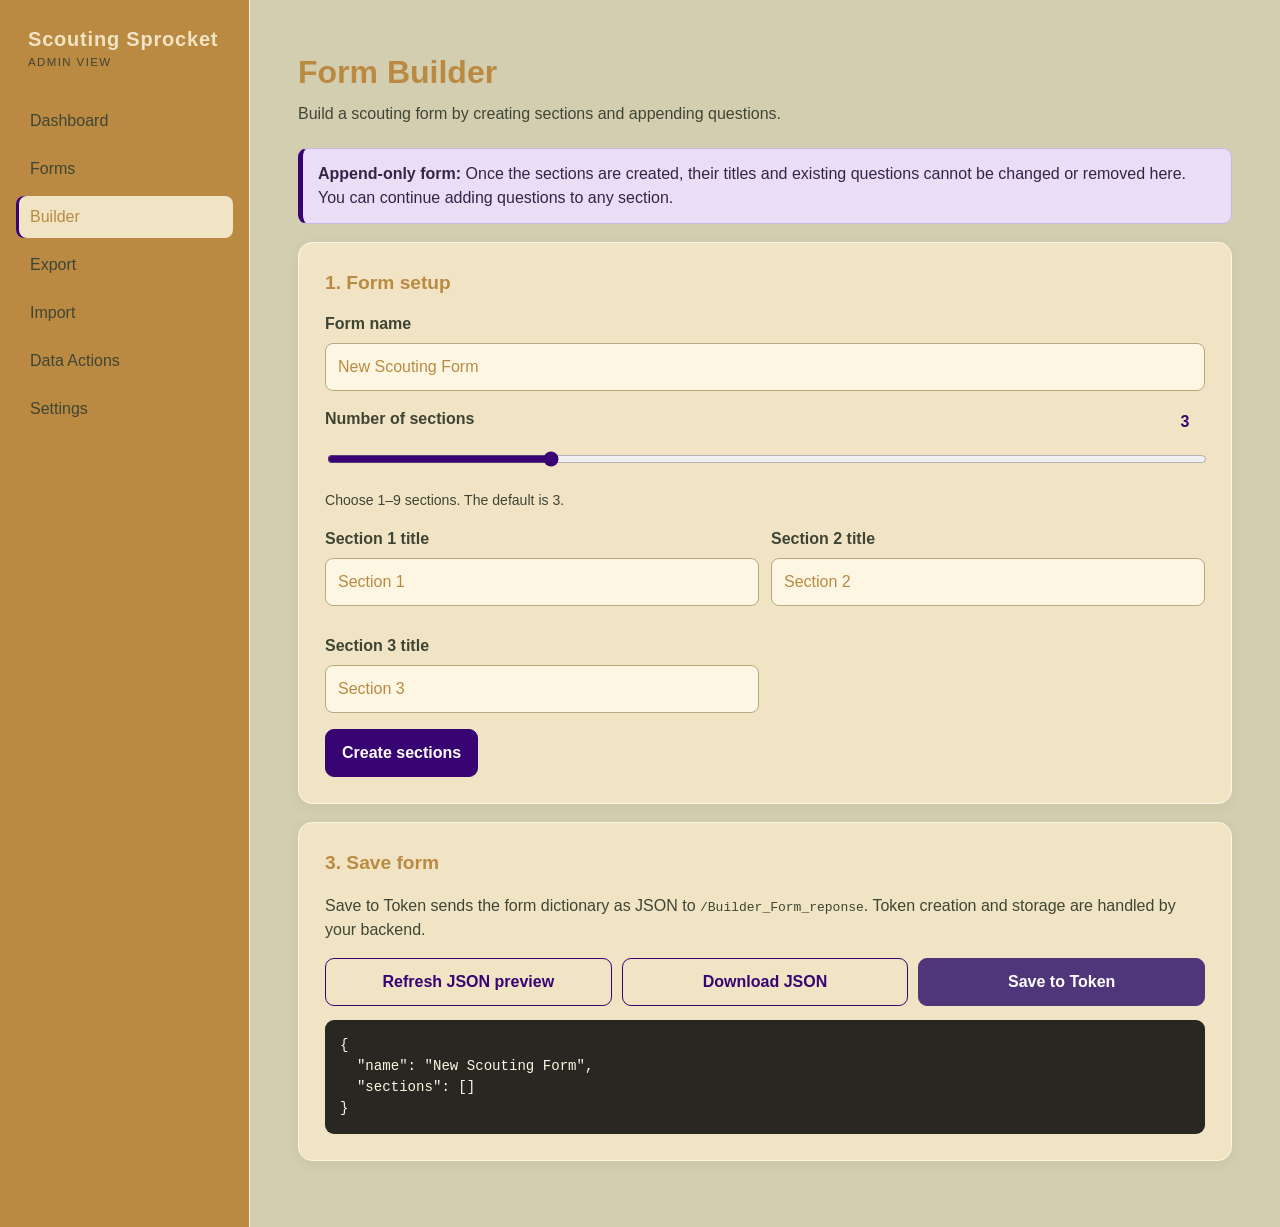
==== Builder.html @ 4d96e122 "Add files via upload" ====
<!DOCTYPE html>
<html lang="en">
<head>
  <meta charset="UTF-8">
  <meta name="viewport" content="width=device-width, initial-scale=1.0">
  <meta name="csrf-token" content="">
  <title>Scouting Sprocket — Form Builder</title>

  <style>
    :root {
      color-scheme: light;
      --sidebar-width: 250px;
      --background: #d4ceb1;
      --sidebar: #ba8a43;
      --surface: #f1e4c4;
      --surface-raised: #fdf6e3;
      --outline: #fdf6e3;
      --text: #ba8a43;
      --muted: #3f4534;
      --accent: #380372;
      --accent-hover: #280252;
      --accent-soft: #e9def5;
      --danger: #a33232;
      --success: #356b4b;
      --focus: #835ae2;
      --shadow: 0 3px 12px rgb(63 69 52 / 8%);
    }

    * {
      box-sizing: border-box;
    }

    html {
      scroll-behavior: smooth;
    }

    body {
      margin: 0;
      min-height: 100vh;
      background: var(--background);
      color: var(--text);
      font-family: Arial, sans-serif;
      line-height: 1.5;
    }

    button, input, select, textarea {
      font: inherit;
    }

    button {
      touch-action: manipulation;
    }

    .layout {
      display: flex;
      min-height: 100vh;
    }

    .sidebar {
      width: var(--sidebar-width);
      flex-shrink: 0;
      padding: 28px 16px;
      background: var(--sidebar);
      border-right: 1px solid var(--outline);
      line-height: normal;
    }

    .brand {
      display: block;
      margin: 0 12px 32px;
      color: var(--surface);
      font-size: 1.25rem;
      font-weight: 700;
      letter-spacing: .04em;
      text-decoration: none;
    }

    .brand span {
      display: block;
      margin-top: 5px;
      color: var(--muted);
      font-size: .72rem;
      font-weight: 400;
      letter-spacing: .12em;
      text-transform: uppercase;
    }

    .nav-list {
      display: grid;
      gap: 6px;
      margin: 0;
      padding: 0;
      list-style: none;
    }

    .nav-link {
      display: block;
      padding: 12px 14px;
      border-radius: 8px;
      color: var(--muted);
      text-decoration: none;
      transition: background .2s ease, color .2s ease;
    }

    .nav-link:hover,
    .nav-link:focus-visible,
    .nav-link.active {
      background: var(--surface);
      color: var(--text);
      outline: none;
    }

    .nav-link.active {
      box-shadow: inset 3px 0 var(--accent);
    }

    .content {
      flex: 1;
      min-width: 0;
      padding: 48px;
    }

    .builder {
      width: 100%;
      max-width: 1040px;
      margin: 0 auto;
    }

    .page-heading {
      margin: 0 0 6px;
      color: var(--text);
    }

    .intro {
      margin: 0 0 22px;
      color: var(--muted);
    }

    .panel {
      margin: 0 0 18px;
      padding: clamp(16px, 3vw, 26px);
      border: 1px solid var(--outline);
      border-radius: 14px;
      background: var(--surface);
      box-shadow: var(--shadow);
    }

    .panel h2 {
      margin: 0 0 14px;
      font-size: 1.2rem;
    }

    .panel h3 {
      margin: 18px 0 10px;
      font-size: 1.05rem;
    }

    .muted, .help {
      color: var(--muted);
    }

    .help {
      display: block;
      margin-top: 5px;
      font-size: .88rem;
    }

    .notice {
      margin: 0 0 18px;
      padding: 13px 15px;
      border: 1px solid #c9b6df;
      border-left: 5px solid var(--accent);
      border-radius: 9px;
      background: var(--accent-soft);
      color: #352449;
    }

    .status {
      display: none;
      margin: 14px 0 0;
      padding: 12px 14px;
      border-radius: 8px;
      overflow-wrap: anywhere;
    }

    .status.visible {
      display: block;
    }

    .status.error {
      color: #702323;
      background: #f8dddd;
      border: 1px solid #dfaaaa;
    }

    .status.success {
      color: #214b32;
      background: #deeee2;
      border: 1px solid #a9cdb3;
    }

    .status.info {
      color: #382c4b;
      background: #eee7f6;
      border: 1px solid #cbbbe0;
    }

    .field {
      margin: 0 0 16px;
    }

    label {
      display: block;
      margin: 0 0 7px;
      color: var(--muted);
      font-weight: 700;
    }

    input[type="text"],
    input[type="number"],
    select,
    textarea {
      display: block;
      width: 100%;
      min-height: 48px;
      padding: 11px 12px;
      border: 1px solid #b9a77f;
      border-radius: 8px;
      background: var(--surface-raised);
      color: var(--text);
    }

    textarea {
      min-height: 90px;
      resize: vertical;
    }

    input[type="range"] {
      width: 100%;
      min-height: 38px;
      accent-color: var(--accent);
    }

    input:disabled {
      opacity: .8;
      background: #eee9dc;
    }

    button {
      min-height: 48px;
      padding: 11px 16px;
      border: 1px solid var(--accent);
      border-radius: 9px;
      background: var(--accent);
      color: #fff;
      font-weight: 700;
      cursor: pointer;
    }

    button:hover:not(:disabled) {
      background: var(--accent-hover);
    }

    button:disabled {
      opacity: .55;
      cursor: not-allowed;
    }

    button.secondary {
      background: transparent;
      color: var(--accent);
    }

    button.secondary:hover:not(:disabled) {
      background: var(--accent-soft);
    }

    button:focus-visible,
    input:focus-visible,
    select:focus-visible,
    textarea:focus-visible,
    a:focus-visible {
      outline: 3px solid var(--focus);
      outline-offset: 2px;
    }

    .range-line {
      display: flex;
      align-items: center;
      justify-content: space-between;
      gap: 12px;
    }

    .range-number {
      min-width: 2.5rem;
      text-align: center;
      font-weight: 700;
      color: var(--accent);
    }

    .section-title-fields {
      display: grid;
      grid-template-columns: repeat(2, minmax(0, 1fr));
      gap: 12px;
      margin-top: 16px;
    }

    .section-tabs {
      display: flex;
      gap: 8px;
      overflow-x: auto;
      padding: 3px 2px 13px;
    }

    .section-tab {
      flex: 0 0 auto;
      min-width: 52px;
      background: transparent;
      color: var(--accent);
    }

    .section-tab.active {
      background: var(--accent);
      color: #fff;
    }

    .element-list {
      display: grid;
      gap: 12px;
    }

    .element-card {
      padding: 15px;
      border: 1px solid var(--outline);
      border-radius: 10px;
      background: var(--surface-raised);
    }

    .element-card h4 {
      margin: 0 0 5px;
      color: var(--accent);
    }

    .element-card p {
      margin: 0 0 12px;
      overflow-wrap: anywhere;
    }

    .element-preview {
      display: grid;
      gap: 8px;
      color: var(--muted);
    }

    .element-preview label {
      font-weight: 400;
    }

    .empty-state {
      padding: 16px;
      border: 1px dashed #b9a77f;
      border-radius: 9px;
      color: var(--muted);
    }

    .option-help {
      margin: 5px 0 0;
      color: var(--muted);
      font-size: .86rem;
    }

    .actions {
      display: flex;
      flex-wrap: wrap;
      gap: 10px;
    }

    .actions button {
      flex: 1 1 180px;
    }

    .save-button {
      background: #4f367b;
      border-color: #4f367b;
    }

    .save-button:hover:not(:disabled) {
      background: #3d285f;
    }

    #jsonOutput {
      max-height: 340px;
      margin: 14px 0 0;
      padding: 15px;
      overflow: auto;
      border-radius: 9px;
      background: #292722;
      color: #fdf6e3;
      font: .88rem/1.5 ui-monospace, SFMono-Regular, Consolas, monospace;
      white-space: pre-wrap;
      overflow-wrap: anywhere;
    }

    [hidden] {
      display: none !important;
    }

    @media (max-width: 640px) {
      .layout {
        display: block;
      }

      .sidebar {
        width: 100%;
        padding: 20px 16px;
        border-right: 0;
        border-bottom: 1px solid var(--outline);
      }

      .brand {
        margin-bottom: 18px;
      }

      .nav-list {
        grid-template-columns: repeat(2, minmax(0, 1fr));
      }

      .content {
        padding: 28px 24px;
      }

      .section-title-fields {
        grid-template-columns: 1fr;
      }
    }

    @media (prefers-reduced-motion: reduce) {
      html {
        scroll-behavior: auto;
      }

      *,
      *::before,
      *::after {
        transition-duration: .01ms !important;
      }
    }
  </style>
</head>

<body>
  <div class="layout">
    <aside class="sidebar">
      <a class="brand" href="/">
        Scouting Sprocket
        <span>Admin View</span>
      </a>

      <nav aria-label="Main navigation">
        <ul class="nav-list">
          <li><a class="nav-link" href="/">Dashboard</a></li>
          <li><a class="nav-link" href="/Forms.html">Forms</a></li>
          <li><a class="nav-link active" href="/Builder.html" aria-current="page">Builder</a></li>
          <li><a class="nav-link" href="/Export.html">Export</a></li>
          <li><a class="nav-link" href="/Import.html">Import</a></li>
          <li><a class="nav-link" href="/Data_actions.html">Data Actions</a></li>
          <li><a class="nav-link" href="/Settings.html">Settings</a></li>
        </ul>
      </nav>
    </aside>

    <main class="content">
      <div class="builder">
        <h1 class="page-heading">Form Builder</h1>
        <p class="intro">
          Build a scouting form by creating sections and appending questions.
        </p>

        <div class="notice" role="note">
          <strong>Append-only form:</strong>
          Once the sections are created, their titles and existing questions
          cannot be changed or removed here. You can continue adding questions
          to any section.
        </div>

        <section class="panel" aria-labelledby="setupHeading">
          <h2 id="setupHeading">1. Form setup</h2>

          <div class="field">
            <label for="formName">Form name</label>
            <input
              id="formName"
              type="text"
              maxlength="100"
              value="New Scouting Form"
              autocomplete="off"
            >
          </div>

          <div class="field">
            <div class="range-line">
              <label for="sectionCount">Number of sections</label>
              <output
                id="sectionCountValue"
                class="range-number"
                for="sectionCount"
              >3</output>
            </div>

            <input
              id="sectionCount"
              type="range"
              min="1"
              max="9"
              value="3"
              step="1"
            >

            <small class="help">
              Choose 1–9 sections. The default is 3.
            </small>
          </div>

          <div id="sectionTitles" class="section-title-fields"></div>

          <button id="createSections" type="button">
            Create sections
          </button>

          <p id="setupStatus" class="status" role="status" aria-live="polite"></p>
        </section>

        <section
          class="panel"
          id="editorPanel"
          hidden
          aria-labelledby="editorHeading"
        >
          <h2 id="editorHeading">2. Add questions</h2>

          <p class="notice">
            Select a section, configure a question, and append it.
            Existing elements are displayed as read-only previews.
          </p>

          <div
            id="sectionTabs"
            class="section-tabs"
            aria-label="Choose a section"
          ></div>

          <h3 id="currentSectionHeading"></h3>

          <div id="elementList" class="element-list"></div>

          <div class="field" style="margin-top:20px">
            <label for="elementType">Element type</label>

            <select id="elementType">
              <option value="Short Answer">Short Answer</option>
              <option value="Paragraphs">Paragraphs</option>
              <option value="Checkboxes">Checkboxes</option>
              <option value="Dropdown">Dropdown</option>
              <option value="Linear Scale">Linear Scale</option>
              <option value="Rating">Rating</option>
              <option value="Multiple Choice Grid">Multiple Choice Grid</option>
              <option value="Checkbox Grid">Checkbox Grid</option>
            </select>
          </div>

          <div class="field">
            <label for="answerType">Answer type</label>

            <select id="answerType">
              <option value="text">Text</option>
              <option value="name">Name</option>
              <option value="number">Number</option>
              <option value="email">Email</option>
              <option value="date">Date</option>
            </select>

            <small class="help">
              Used for short-answer and paragraph questions. Questions are optional.
            </small>
          </div>

          <div class="field">
            <label for="elementPrompt">Question / prompt</label>

            <input
              id="elementPrompt"
              type="text"
              maxlength="300"
              placeholder="e.g. What is the team number?"
              autocomplete="off"
            >
          </div>

          <div id="elementOptions" class="field"></div>

          <button id="addElement" type="button">
            Add element to section
          </button>

          <p id="editorStatus" class="status" role="status" aria-live="polite"></p>
        </section>

        <section class="panel" aria-labelledby="outputHeading">
          <h2 id="outputHeading">3. Save form</h2>

          <p class="muted">
            Save to Token sends the form dictionary as JSON to
            <code>/Builder_Form_reponse</code>.
            Token creation and storage are handled by your backend.
          </p>

          <div class="actions">
            <button
              id="refreshJson"
              class="secondary"
              type="button"
            >
              Refresh JSON preview
            </button>

            <button
              id="downloadJson"
              class="secondary"
              type="button"
            >
              Download JSON
            </button>

            <button
              id="saveToken"
              class="save-button"
              type="button"
            >
              Save to Token
            </button>
          </div>

          <pre id="jsonOutput" aria-live="polite">Create your sections to begin.</pre>

          <p id="saveStatus" class="status" role="status" aria-live="polite"></p>
        </section>
      </div>
    </main>
  </div>

  <script>
    "use strict";

    /*
      Form payload schema:

      {
        name: string,
        sections: [{
          title: string,
          elements: [{
            type: string,
            dataType: string,
            prompt: string,
            ...
          }]
        }]
      }

      Save endpoint:
      POST /Builder_Form_reponse

      Content-Type:
      application/json
    */

    const SAVE_ENDPOINT = "/Builder_Form_reponse";

    const LIMITS = Object.freeze({
      formName: 100,
      sectionTitle: 100,
      prompt: 300,
      sections: 9,
      elementsPerSection: 100,
      totalElements: 500,
      optionCount: 50,
      optionLength: 100,
      gridRows: 20,
      gridColumns: 20,
      payloadBytes: 1024 * 1024
    });

    let formData = {
      name: "New Scouting Form",
      sections: []
    };

    let activeSectionIndex = 0;
    let sectionsCreated = false;
    let saving = false;

    const byId = id => document.getElementById(id);

    const formNameInput = byId("formName");
    const sectionCountInput = byId("sectionCount");
    const sectionCountOutput = byId("sectionCountValue");
    const sectionTitlesContainer = byId("sectionTitles");
    const editorPanel = byId("editorPanel");
    const elementTypeSelect = byId("elementType");
    const answerTypeSelect = byId("answerType");

    function setStatus(id, message, kind = "info") {
      const node = byId(id);

      node.textContent = message;
      node.className = `status visible ${kind}`;
    }

    function clearStatus(id) {
      const node = byId(id);

      node.textContent = "";
      node.className = "status";
    }

    function makeField(
      labelText,
      id,
      value = "",
      placeholder = "",
      inputType = "text"
    ) {
      const wrapper = document.createElement("div");
      wrapper.className = "field";

      const label = document.createElement("label");
      label.htmlFor = id;
      label.textContent = labelText;

      const input = document.createElement("input");
      input.id = id;
      input.type = inputType;
      input.value = value;
      input.placeholder = placeholder;

      if (inputType === "text") {
        input.maxLength = LIMITS.optionLength;
      }

      wrapper.append(label, input);

      return {
        wrapper,
        input
      };
    }

    function renderSectionTitleInputs() {
      const count = Number(sectionCountInput.value);

      sectionCountOutput.value = String(count);
      sectionCountOutput.textContent = String(count);

      sectionTitlesContainer.replaceChildren();

      for (let index = 0; index < count; index += 1) {
        const field = makeField(
          `Section ${index + 1} title`,
          `sectionTitle${index + 1}`,
          `Section ${index + 1}`
        );

        field.input.maxLength = LIMITS.sectionTitle;
        field.input.required = true;

        sectionTitlesContainer.append(field.wrapper);
      }
    }

    function splitChoices(rawValue, label) {
      const values = rawValue
        .split(",")
        .map(value => value.trim())
        .filter(Boolean);

      if (values.length < 2) {
        throw new Error(`${label} needs at least two comma-separated values.`);
      }

      if (values.length > LIMITS.optionCount) {
        throw new Error(
          `${label} cannot contain more than ${LIMITS.optionCount} values.`
        );
      }

      if (values.some(value => value.length > LIMITS.optionLength)) {
        throw new Error(
          `Each ${label.toLowerCase()} value must be ${LIMITS.optionLength} characters or fewer.`
        );
      }

      const normalized = values.map(value => value.toLocaleLowerCase());

      if (new Set(normalized).size !== values.length) {
        throw new Error(`${label} cannot contain duplicate values.`);
      }

      return values;
    }

    function renderOptionControls() {
      const type = elementTypeSelect.value;
      const host = byId("elementOptions");

      host.replaceChildren();

      if (type === "Checkboxes" || type === "Dropdown") {
        const field = makeField(
          "Options",
          "choiceOptions",
          "",
          "Option A, Option B, Option C"
        );

        const help = document.createElement("small");
        help.className = "help";
        help.textContent =
          "Separate choices with commas. Duplicate choices are not allowed.";

        field.wrapper.append(help);
        host.append(field.wrapper);

      } else if (type === "Linear Scale" || type === "Rating") {
        const row = document.createElement("div");
        row.className = "section-title-fields";

        const minField = makeField(
          "Minimum value",
          "scaleMin",
          "1",
          "1",
          "number"
        );

        const maxField = makeField(
          "Maximum value",
          "scaleMax",
          type === "Rating" ? "5" : "10",
          "5",
          "number"
        );

        minField.input.step = "1";
        maxField.input.step = "1";

        minField.input.min = "0";
        minField.input.max = "100";

        maxField.input.min = "1";
        maxField.input.max = "100";

        row.append(minField.wrapper, maxField.wrapper);
        host.append(row);

        const minLabel = makeField(
          "Minimum label (optional)",
          "scaleMinLabel",
          "",
          "e.g. Needs work"
        );

        const maxLabel = makeField(
          "Maximum label (optional)",
          "scaleMaxLabel",
          "",
          "e.g. Excellent"
        );

        host.append(minLabel.wrapper, maxLabel.wrapper);

      } else if (
        type === "Multiple Choice Grid" ||
        type === "Checkbox Grid"
      ) {
        const rows = makeField(
          "Grid row labels",
          "gridRows",
          "",
          "Front, Back, Climb"
        );

        const columns = makeField(
          "Grid column labels",
          "gridColumns",
          "",
          "Poor, Average, Good"
        );

        const help = document.createElement("small");
        help.className = "help";

        help.textContent =
          `Separate values with commas. Each grid supports at most ` +
          `${LIMITS.gridRows} rows and ${LIMITS.gridColumns} columns.`;

        host.append(
          rows.wrapper,
          columns.wrapper,
          help
        );
      }
    }

    function getTotalElements() {
      return formData.sections.reduce(
        (sum, section) => sum + section.elements.length,
        0
      );
    }

    function renderJson() {
      byId("jsonOutput").textContent =
        JSON.stringify(formData, null, 2);
    }

    function appendPreviewText(parent, tagName, text) {
      const node = document.createElement(tagName);

      node.textContent = text;
      parent.append(node);

      return node;
    }

    function renderElementPreview(element, parent) {
      const preview = document.createElement("div");
      preview.className = "element-preview";

      if (element.type === "Short Answer") {
        const input = document.createElement("input");

        input.type = "text";
        input.placeholder = "Short answer response";
        input.disabled = true;

        preview.append(input);

      } else if (element.type === "Paragraphs") {
        const textarea = document.createElement("textarea");

        textarea.placeholder = "Long answer response";
        textarea.disabled = true;

        preview.append(textarea);

      } else if (element.type === "Checkboxes") {
        element.options.forEach(option => {
          const label = document.createElement("label");
          const checkbox = document.createElement("input");

          checkbox.type = "checkbox";
          checkbox.disabled = true;

          label.append(
            checkbox,
            document.createTextNode(` ${option}`)
          );

          preview.append(label);
        });

      } else if (element.type === "Dropdown") {
        const select = document.createElement("select");
        select.disabled = true;

        const placeholder = document.createElement("option");
        placeholder.textContent = "Choose an option";

        select.append(placeholder);

        element.options.forEach(option => {
          const item = document.createElement("option");
          item.textContent = option;
          select.append(item);
        });

        preview.append(select);

      } else if (
        element.type === "Linear Scale" ||
        element.type === "Rating"
      ) {
        const range = document.createElement("input");

        range.type = "range";
        range.min = String(element.min);
        range.max = String(element.max);
        range.disabled = true;

        const labels = document.createElement("small");

        labels.textContent =
          `${element.minLabel || element.min} — ` +
          `${element.maxLabel || element.max}`;

        preview.append(range, labels);

      } else {
        appendPreviewText(
          preview,
          "small",
          `Rows: ${element.rows.join(", ")}`
        );

        appendPreviewText(
          preview,
          "small",
          `Columns: ${element.columns.join(", ")}`
        );
      }

      parent.append(preview);
    }

    function renderEditor() {
      const tabs = byId("sectionTabs");

      tabs.replaceChildren();

      formData.sections.forEach((section, index) => {
        const button = document.createElement("button");

        button.type = "button";

        button.className =
          `section-tab${index === activeSectionIndex ? " active" : ""}`;

        button.textContent = `${index + 1}. ${section.title}`;

        button.setAttribute(
          "aria-pressed",
          String(index === activeSectionIndex)
        );

        button.addEventListener("click", () => {
          activeSectionIndex = index;

          renderEditor();
          clearStatus("editorStatus");
        });

        tabs.append(button);
      });

      const section = formData.sections[activeSectionIndex];

      byId("currentSectionHeading").textContent =
        section.title;

      const list = byId("elementList");

      list.replaceChildren();

      if (section.elements.length === 0) {
        appendPreviewText(
          list,
          "div",
          "No questions in this section yet. Add the first one below."
        ).className = "empty-state";
      }

      section.elements.forEach((element, index) => {
        const card = document.createElement("article");

        card.className = "element-card";

        appendPreviewText(
          card,
          "h4",
          `${index + 1}. ${element.type} · ${element.dataType}`
        );

        appendPreviewText(
          card,
          "p",
          element.prompt
        );

        renderElementPreview(element, card);

        list.append(card);
      });
    }

    function buildElement() {
      const type = elementTypeSelect.value;
      const prompt = byId("elementPrompt").value.trim();

      if (!prompt) {
        throw new Error(
          "Enter a question or prompt before adding the element."
        );
      }

      if (prompt.length > LIMITS.prompt) {
        throw new Error(
          `The prompt must be ${LIMITS.prompt} characters or fewer.`
        );
      }

      const element = {
        type,
        prompt
      };

      switch (type) {
        case "Short Answer":
        case "Paragraphs":
          element.answerType = answerTypeSelect.value;
          element.dataType = answerTypeSelect.value === "number"
            ? "number"
            : "string";
          break;

        case "Checkboxes":
          element.dataType = "string[]";

          element.options = splitChoices(
            byId("choiceOptions").value,
            "Options"
          );

          break;

        case "Dropdown":
          element.dataType = "string";

          element.options = splitChoices(
            byId("choiceOptions").value,
            "Options"
          );

          break;

        case "Linear Scale":
        case "Rating": {
          const minRaw = byId("scaleMin").value.trim();
          const maxRaw = byId("scaleMax").value.trim();

          if (minRaw === "" || maxRaw === "") {
            throw new Error("Enter both scale bounds.");
          }

          const min = Number(minRaw);
          const max = Number(maxRaw);

          if (
            !Number.isSafeInteger(min) ||
            !Number.isSafeInteger(max)
          ) {
            throw new Error("Scale bounds must be whole numbers.");
          }

          if (min < 0 || max > 100 || max <= min) {
            throw new Error(
              "Use a minimum of at least 0 and a maximum greater than the minimum (maximum 100)."
            );
          }

          element.dataType = "number";
          element.min = min;
          element.max = max;

          element.minLabel =
            byId("scaleMinLabel").value.trim();

          element.maxLabel =
            byId("scaleMaxLabel").value.trim();

          if (
            element.minLabel.length > LIMITS.optionLength ||
            element.maxLabel.length > LIMITS.optionLength
          ) {
            throw new Error(
              "Scale labels must be 100 characters or fewer."
            );
          }

          break;
        }

        case "Multiple Choice Grid":
        case "Checkbox Grid": {
          element.dataType =
            type === "Multiple Choice Grid"
              ? "object<string, string>"
              : "object<string, string[]>";

          element.rows = splitChoices(
            byId("gridRows").value,
            "Grid rows"
          );

          element.columns = splitChoices(
            byId("gridColumns").value,
            "Grid columns"
          );

          if (element.rows.length > LIMITS.gridRows) {
            throw new Error(
              `A grid can have at most ${LIMITS.gridRows} rows.`
            );
          }

          if (element.columns.length > LIMITS.gridColumns) {
            throw new Error(
              `A grid can have at most ${LIMITS.gridColumns} columns.`
            );
          }

          break;
        }

        default:
          throw new Error("Unsupported element type.");
      }

      return element;
    }

    function validateFormData() {
      const name = formData.name.trim();

      if (!name || name.length > LIMITS.formName) {
        throw new Error(
          "The form name must contain 1–100 characters."
        );
      }

      if (
        !Array.isArray(formData.sections) ||
        formData.sections.length < 1 ||
        formData.sections.length > LIMITS.sections
      ) {
        throw new Error(
          "The form must contain between 1 and 9 sections."
        );
      }

      if (getTotalElements() > LIMITS.totalElements) {
        throw new Error(
          `A form cannot contain more than ${LIMITS.totalElements} elements.`
        );
      }

      for (const section of formData.sections) {
        if (
          typeof section.title !== "string" ||
          !section.title.trim() ||
          section.title.length > LIMITS.sectionTitle
        ) {
          throw new Error("A section has an invalid title.");
        }

        if (
          !Array.isArray(section.elements) ||
          section.elements.length > LIMITS.elementsPerSection
        ) {
          throw new Error(
            `Section "${section.title}" has too many elements.`
          );
        }

        for (const element of section.elements) {
          if (
            !element ||
            typeof element.prompt !== "string" ||
            !element.prompt.trim() ||
            element.prompt.length > LIMITS.prompt
          ) {
            throw new Error("A question has an invalid prompt.");
          }

          if (
            typeof element.type !== "string" ||
            typeof element.dataType !== "string"
          ) {
            throw new Error(
              "A question is missing its element type or answer data type."
            );
          }

          if (
            (element.type === "Checkboxes" ||
             element.type === "Dropdown") &&
            (!Array.isArray(element.options) ||
             element.options.length < 2)
          ) {
            throw new Error(
              "A choice question has invalid options."
            );
          }

          if (
            (element.type === "Linear Scale" ||
             element.type === "Rating") &&
            (!Number.isSafeInteger(element.min) ||
             !Number.isSafeInteger(element.max) ||
             element.max <= element.min)
          ) {
            throw new Error(
              "A scale question has invalid bounds."
            );
          }

          if (
            (element.type === "Multiple Choice Grid" ||
             element.type === "Checkbox Grid") &&
            (!Array.isArray(element.rows) ||
             !Array.isArray(element.columns) ||
             !element.rows.length ||
             !element.columns.length)
          ) {
            throw new Error(
              "A grid question has invalid rows or columns."
            );
          }
        }
      }

      const serialized = JSON.stringify(formData);

      const byteLength =
        new TextEncoder().encode(serialized).length;

      if (byteLength > LIMITS.payloadBytes) {
        throw new Error(
          "The form is too large to submit (maximum 1 MiB)."
        );
      }

      return serialized;
    }

    async function saveToToken() {
      if (saving) return;

      clearStatus("saveStatus");

      if (!sectionsCreated) {
        setStatus(
          "saveStatus",
          "Create the form sections before saving.",
          "error"
        );

        return;
      }

      try {
        formData.name = formNameInput.value.trim();

        const currentTokenResponse = await fetch(
          "/form-token",
          { cache: "no-store" }
        );
        const currentToken = currentTokenResponse.ok
          ? await currentTokenResponse.json()
          : {};
        const updatedForm = JSON.parse(validateFormData());
        const payload = JSON.stringify({
          ...currentToken,
          ...updatedForm,
          responses: Array.isArray(currentToken.responses)
            ? currentToken.responses
            : []
        });

        saving = true;

        const button = byId("saveToken");

        button.disabled = true;
        button.textContent = "Saving…";

        setStatus(
          "saveStatus",
          "Sending form JSON to the backend…",
          "info"
        );

        const headers = {
          "Content-Type": "application/json",
          "Accept": "application/json"
        };

        const csrfToken = document
          .querySelector('meta[name="csrf-token"]')
          ?.content
          ?.trim();

        if (csrfToken) {
          headers["X-CSRF-Token"] = csrfToken;
        }

        const response = await fetch(SAVE_ENDPOINT, {
          method: "POST",
          mode: "same-origin",
          credentials: "same-origin",
          redirect: "error",
          headers,
          body: payload
        });

        const responseText = await response.text();

        if (!response.ok) {
          const detail = responseText.trim().slice(0, 500);

          throw new Error(
            `Backend returned HTTP ${response.status}` +
            `${detail ? `: ${detail}` : ""}`
          );
        }

        if (responseText.trim()) {
          let result;

          try {
            result = JSON.parse(responseText);
          } catch {
            result = null;
          }

          if (result && result.ok === false) {
            throw new Error(
              typeof result.error === "string"
                ? result.error.slice(0, 500)
                : "The backend rejected the form."
            );
          }
        }

        setStatus(
          "saveStatus",
          "Form JSON was accepted by /Builder_Form_reponse.",
          "success"
        );

      } catch (error) {
        const message =
          error instanceof Error
            ? error.message
            : "An unexpected error occurred while saving.";

        setStatus(
          "saveStatus",
          `Save failed: ${message}`,
          "error"
        );

      } finally {
        saving = false;

        const button = byId("saveToken");

        button.disabled = false;
        button.textContent = "Save to Token";
      }
    }

    sectionCountInput.addEventListener("input", () => {
      if (!sectionsCreated) {
        renderSectionTitleInputs();
      }
    });

    byId("createSections").addEventListener("click", () => {
      clearStatus("setupStatus");

      if (sectionsCreated) {
        setStatus(
          "setupStatus",
          "Sections have already been created. This form is append-only; start a new form to define a different section layout.",
          "error"
        );

        return;
      }

      const titles = Array.from(
        sectionTitlesContainer.querySelectorAll("input"),
        input => input.value.trim()
      );

      if (
        titles.length < 1 ||
        titles.length > LIMITS.sections ||
        titles.some(
          title =>
            !title ||
            title.length > LIMITS.sectionTitle
        )
      ) {
        setStatus(
          "setupStatus",
          "Every section needs a title between 1 and 100 characters.",
          "error"
        );

        return;
      }

      const normalized = titles.map(
        title => title.toLocaleLowerCase()
      );

      if (new Set(normalized).size !== normalized.length) {
        setStatus(
          "setupStatus",
          "Section titles must be unique.",
          "error"
        );

        return;
      }

      const formName = formNameInput.value.trim();

      if (!formName || formName.length > LIMITS.formName) {
        setStatus(
          "setupStatus",
          "The form name must contain 1–100 characters.",
          "error"
        );

        return;
      }

      formData = {
        name: formName,
        sections: titles.map(title => ({
          title,
          elements: []
        }))
      };

      sectionsCreated = true;
      activeSectionIndex = 0;

      formNameInput.disabled = true;
      sectionCountInput.disabled = true;

      sectionTitlesContainer
        .querySelectorAll("input")
        .forEach(input => {
          input.disabled = true;
        });

      byId("createSections").disabled = true;

      editorPanel.hidden = false;

      renderEditor();
      renderJson();

      setStatus(
        "setupStatus",
        "Sections created. You can now append questions to each section.",
        "success"
      );

      editorPanel.scrollIntoView({
        behavior: "smooth",
        block: "start"
      });
    });

    elementTypeSelect.addEventListener("change", () => {
      renderOptionControls();
      clearStatus("editorStatus");
    });

    byId("addElement").addEventListener("click", () => {
      clearStatus("editorStatus");

      if (
        !sectionsCreated ||
        !formData.sections[activeSectionIndex]
      ) {
        setStatus(
          "editorStatus",
          "Create sections before adding questions.",
          "error"
        );

        return;
      }

      try {
        if (
          formData.sections[activeSectionIndex].elements.length >=
          LIMITS.elementsPerSection
        ) {
          throw new Error(
            `A section cannot contain more than ${LIMITS.elementsPerSection} questions.`
          );
        }

        if (getTotalElements() >= LIMITS.totalElements) {
          throw new Error(
            `A form cannot contain more than ${LIMITS.totalElements} questions.`
          );
        }

        const element = buildElement();

        formData.sections[activeSectionIndex]
          .elements.push(element);

        byId("elementPrompt").value = "";

        renderEditor();
        renderJson();

        setStatus(
          "editorStatus",
          "Element appended to this section.",
          "success"
        );

      } catch (error) {
        setStatus(
          "editorStatus",
          error instanceof Error
            ? error.message
            : "Could not add this element.",
          "error"
        );
      }
    });

    byId("refreshJson").addEventListener("click", () => {
      if (sectionsCreated) {
        formData.name = formNameInput.value.trim();
      }

      renderJson();
    });

    byId("downloadJson").addEventListener("click", () => {
      try {
        if (!sectionsCreated) {
          throw new Error(
            "Create sections before exporting the form."
          );
        }

        formData.name = formNameInput.value.trim();

        const payload = validateFormData();

        const blob = new Blob(
          [payload],
          { type: "application/json;charset=utf-8" }
        );

        const objectUrl = URL.createObjectURL(blob);
        const anchor = document.createElement("a");

        anchor.href = objectUrl;
        anchor.download = "scouting-sprocket-form.json";

        document.body.append(anchor);
        anchor.click();
        anchor.remove();

        URL.revokeObjectURL(objectUrl);

        setStatus(
          "saveStatus",
          "JSON export created.",
          "success"
        );

      } catch (error) {
        setStatus(
          "saveStatus",
          error instanceof Error
            ? error.message
            : "Could not export the form.",
          "error"
        );
      }
    });

    byId("saveToken").addEventListener(
      "click",
      saveToToken
    );

    // Public read-only snapshot for integrations/debugging.
    window.getFormData = function getFormData() {
      return JSON.parse(JSON.stringify(formData));
    };

    // Initial setup.
    renderSectionTitleInputs();
    renderOptionControls();
    renderJson();
  </script>
</body>
</html>
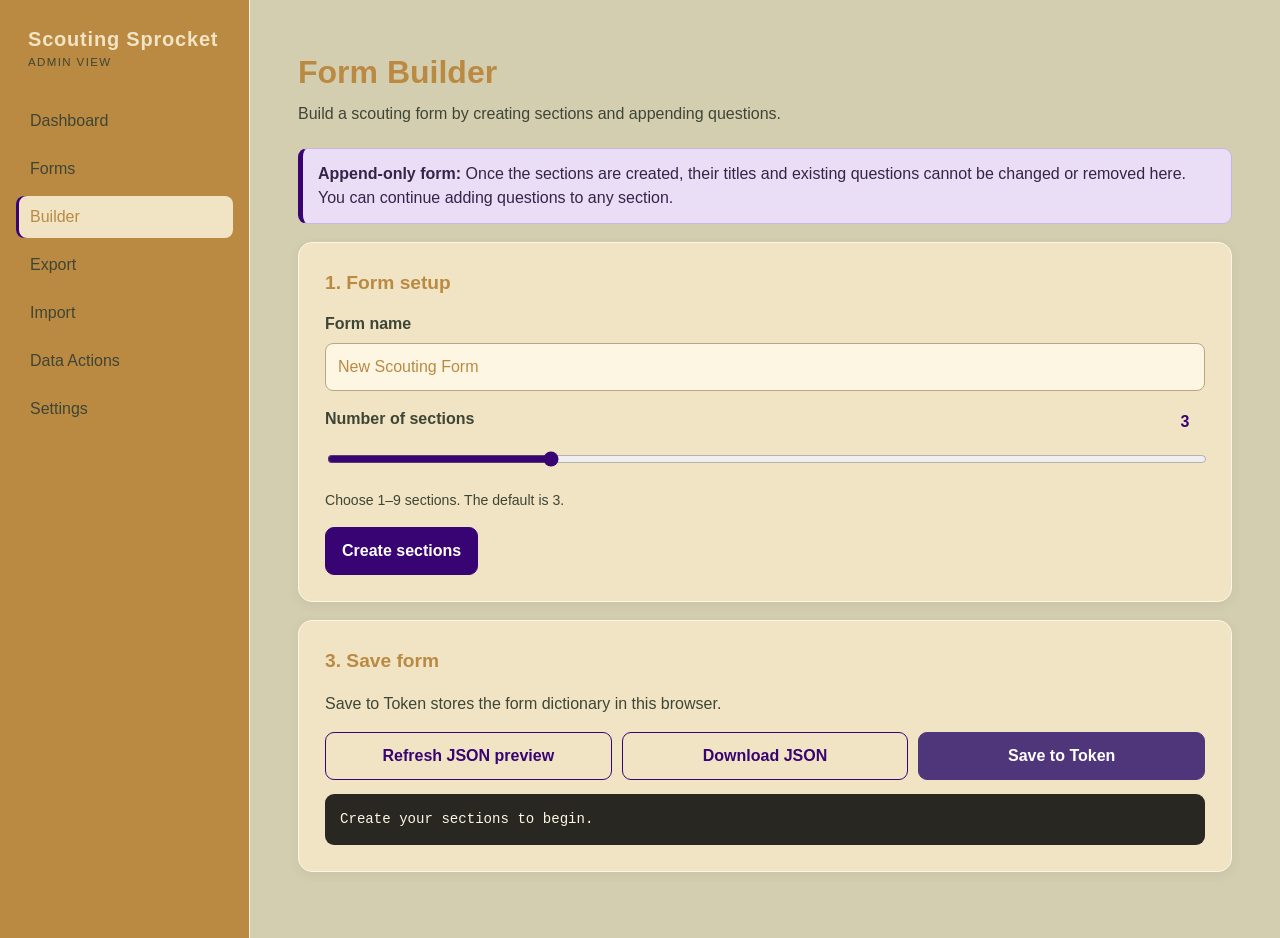
==== commit 096a548d: "Push of the stitic build" ====
--- a/Builder.html
+++ b/Builder.html
@@ -451,20 +451,20 @@
 <body>
   <div class="layout">
     <aside class="sidebar">
-      <a class="brand" href="/">
+      <a class="brand" href="./">
         Scouting Sprocket
         <span>Admin View</span>
       </a>
 
       <nav aria-label="Main navigation">
         <ul class="nav-list">
-          <li><a class="nav-link" href="/">Dashboard</a></li>
-          <li><a class="nav-link" href="/Forms.html">Forms</a></li>
-          <li><a class="nav-link active" href="/Builder.html" aria-current="page">Builder</a></li>
-          <li><a class="nav-link" href="/Export.html">Export</a></li>
-          <li><a class="nav-link" href="/Import.html">Import</a></li>
-          <li><a class="nav-link" href="/Data_actions.html">Data Actions</a></li>
-          <li><a class="nav-link" href="/Settings.html">Settings</a></li>
+          <li><a class="nav-link" href="./">Dashboard</a></li>
+          <li><a class="nav-link" href="./Forms.html">Forms</a></li>
+          <li><a class="nav-link active" href="./Builder.html" aria-current="page">Builder</a></li>
+          <li><a class="nav-link" href="./Export.html">Export</a></li>
+          <li><a class="nav-link" href="./Import.html">Import</a></li>
+          <li><a class="nav-link" href="./Data_actions.html">Data Actions</a></li>
+          <li><a class="nav-link" href="./Settings.html">Settings</a></li>
         </ul>
       </nav>
     </aside>
@@ -609,9 +609,7 @@
           <h2 id="outputHeading">3. Save form</h2>
 
           <p class="muted">
-            Save to Token sends the form dictionary as JSON to
-            <code>/Builder_Form_reponse</code>.
-            Token creation and storage are handled by your backend.
+            Save to Token stores the form dictionary in this browser.
           </p>
 
           <div class="actions">
@@ -648,6 +646,7 @@
     </main>
   </div>
 
+  <script src="./app-storage.js"></script>
   <script>
     "use strict";
 
@@ -667,14 +666,7 @@
         }]
       }
 
-      Save endpoint:
-      POST /Builder_Form_reponse
-
-      Content-Type:
-      application/json
     */
-
-    const SAVE_ENDPOINT = "/Builder_Form_reponse";
 
     const LIMITS = Object.freeze({
       formName: 100,
@@ -1360,21 +1352,20 @@
       try {
         formData.name = formNameInput.value.trim();
 
-        const currentTokenResponse = await fetch(
-          "/form-token",
-          { cache: "no-store" }
-        );
-        const currentToken = currentTokenResponse.ok
-          ? await currentTokenResponse.json()
-          : {};
+        let currentToken = {};
+        try {
+          currentToken = SprocketStorage.readToken();
+        } catch {
+          currentToken = {};
+        }
         const updatedForm = JSON.parse(validateFormData());
-        const payload = JSON.stringify({
+        const token = {
           ...currentToken,
           ...updatedForm,
           responses: Array.isArray(currentToken.responses)
             ? currentToken.responses
             : []
-        });
+        };
 
         saving = true;
 
@@ -1385,7 +1376,7 @@
 
         setStatus(
           "saveStatus",
-          "Sending form JSON to the backend…",
+          "Saving form to this browser…",
           "info"
         );
 
@@ -1397,53 +1388,7 @@
         const csrfToken = document
           .querySelector('meta[name="csrf-token"]')
           ?.content
-          ?.trim();
-
-        if (csrfToken) {
-          headers["X-CSRF-Token"] = csrfToken;
-        }
-
-        const response = await fetch(SAVE_ENDPOINT, {
-          method: "POST",
-          mode: "same-origin",
-          credentials: "same-origin",
-          redirect: "error",
-          headers,
-          body: payload
-        });
-
-        const responseText = await response.text();
-
-        if (!response.ok) {
-          const detail = responseText.trim().slice(0, 500);
-
-          throw new Error(
-            `Backend returned HTTP ${response.status}` +
-            `${detail ? `: ${detail}` : ""}`
-          );
-        }
-
-        if (responseText.trim()) {
-          let result;
-
-          try {
-            result = JSON.parse(responseText);
-          } catch {
-            result = null;
-          }
-
-          if (result && result.ok === false) {
-            throw new Error(
-              typeof result.error === "string"
-                ? result.error.slice(0, 500)
-                : "The backend rejected the form."
-            );
-          }
-        }
-
-        setStatus(
-          "saveStatus",
-          "Form JSON was accepted by /Builder_Form_reponse.",
+          SprocketStorage.saveToken(token, true);
           "success"
         );
 
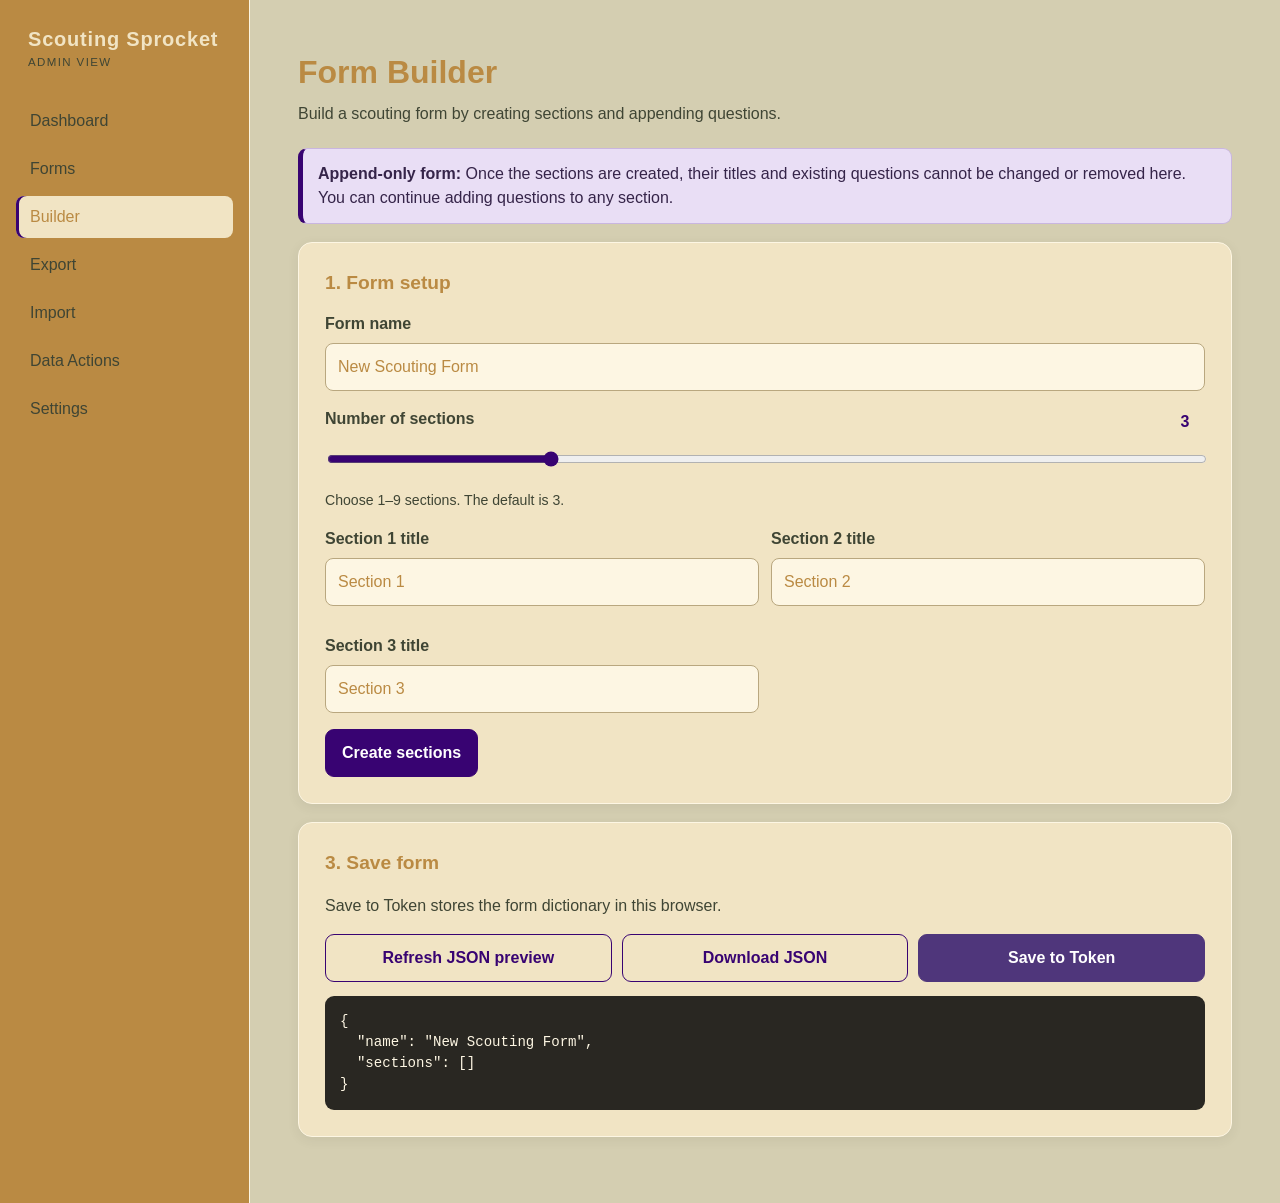
==== commit c1c7793f: "Add files via upload" ====
--- a/Builder.html
+++ b/Builder.html
@@ -1380,15 +1380,11 @@
           "info"
         );
 
-        const headers = {
-          "Content-Type": "application/json",
-          "Accept": "application/json"
-        };
-
-        const csrfToken = document
-          .querySelector('meta[name="csrf-token"]')
-          ?.content
-          SprocketStorage.saveToken(token, true);
+        SprocketStorage.saveToken(token, true);
+
+        setStatus(
+          "saveStatus",
+          "Form saved to this browser.",
           "success"
         );
 
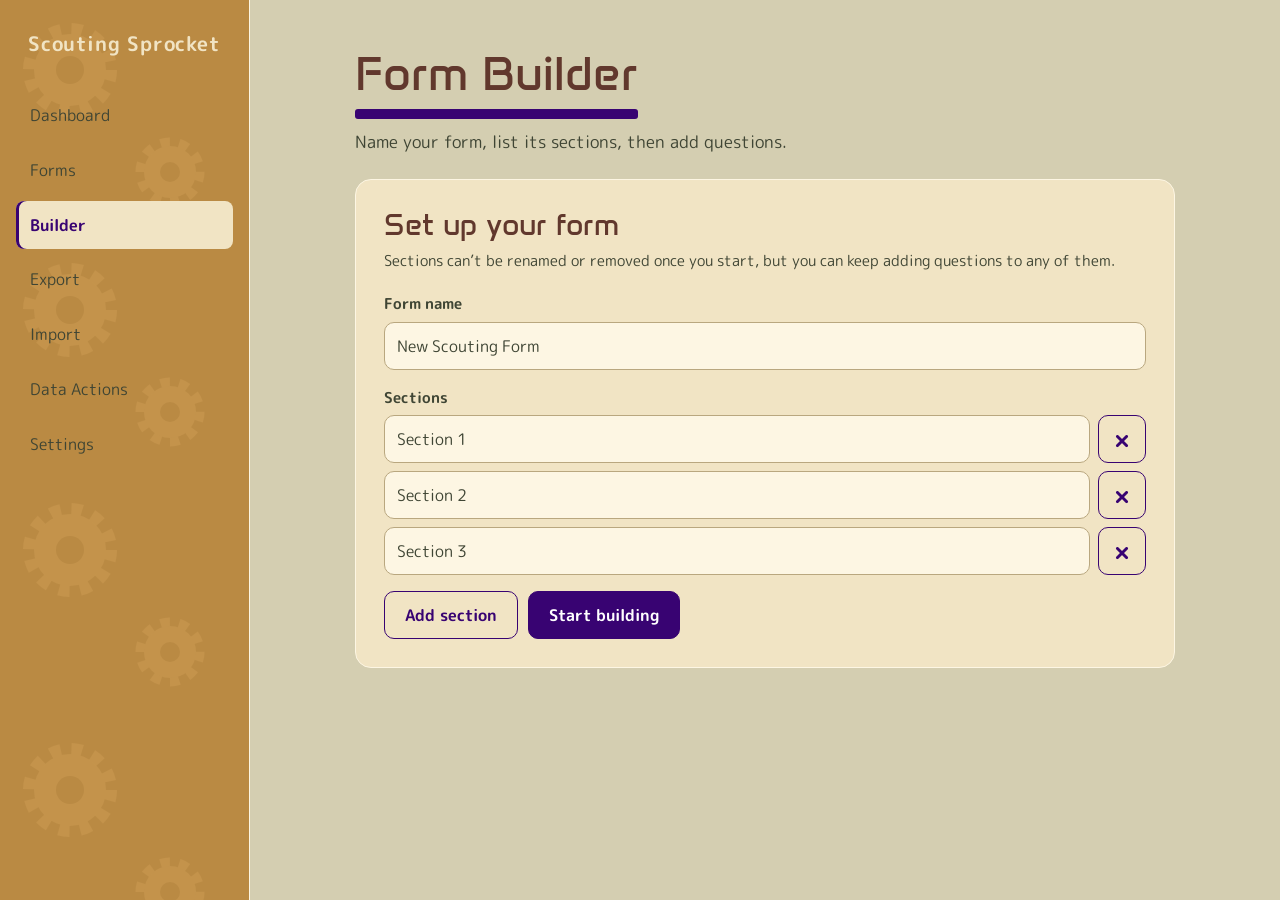
==== commit 9b6bde4a: "redid UI UX" ====
--- a/Builder.html
+++ b/Builder.html
@@ -1,1654 +1,585 @@
 <!DOCTYPE html>
 <html lang="en">
 <head>
-  <meta charset="UTF-8">
-  <meta name="viewport" content="width=device-width, initial-scale=1.0">
-  <meta name="csrf-token" content="">
-  <title>Scouting Sprocket — Form Builder</title>
-
-  <style>
-    :root {
-      color-scheme: light;
-      --sidebar-width: 250px;
-      --background: #d4ceb1;
-      --sidebar: #ba8a43;
-      --surface: #f1e4c4;
-      --surface-raised: #fdf6e3;
-      --outline: #fdf6e3;
-      --text: #ba8a43;
-      --muted: #3f4534;
-      --accent: #380372;
-      --accent-hover: #280252;
-      --accent-soft: #e9def5;
-      --danger: #a33232;
-      --success: #356b4b;
-      --focus: #835ae2;
-      --shadow: 0 3px 12px rgb(63 69 52 / 8%);
-    }
-
-    * {
-      box-sizing: border-box;
-    }
-
-    html {
-      scroll-behavior: smooth;
-    }
-
-    body {
-      margin: 0;
-      min-height: 100vh;
-      background: var(--background);
-      color: var(--text);
-      font-family: Arial, sans-serif;
-      line-height: 1.5;
-    }
-
-    button, input, select, textarea {
-      font: inherit;
-    }
-
-    button {
-      touch-action: manipulation;
-    }
-
-    .layout {
-      display: flex;
-      min-height: 100vh;
-    }
-
-    .sidebar {
-      width: var(--sidebar-width);
-      flex-shrink: 0;
-      padding: 28px 16px;
-      background: var(--sidebar);
-      border-right: 1px solid var(--outline);
-      line-height: normal;
-    }
-
-    .brand {
-      display: block;
-      margin: 0 12px 32px;
-      color: var(--surface);
-      font-size: 1.25rem;
-      font-weight: 700;
-      letter-spacing: .04em;
-      text-decoration: none;
-    }
-
-    .brand span {
-      display: block;
-      margin-top: 5px;
-      color: var(--muted);
-      font-size: .72rem;
-      font-weight: 400;
-      letter-spacing: .12em;
-      text-transform: uppercase;
-    }
-
-    .nav-list {
-      display: grid;
-      gap: 6px;
-      margin: 0;
-      padding: 0;
-      list-style: none;
-    }
-
-    .nav-link {
-      display: block;
-      padding: 12px 14px;
-      border-radius: 8px;
-      color: var(--muted);
-      text-decoration: none;
-      transition: background .2s ease, color .2s ease;
-    }
-
-    .nav-link:hover,
-    .nav-link:focus-visible,
-    .nav-link.active {
-      background: var(--surface);
-      color: var(--text);
-      outline: none;
-    }
-
-    .nav-link.active {
-      box-shadow: inset 3px 0 var(--accent);
-    }
-
-    .content {
-      flex: 1;
-      min-width: 0;
-      padding: 48px;
-    }
-
-    .builder {
-      width: 100%;
-      max-width: 1040px;
-      margin: 0 auto;
-    }
-
-    .page-heading {
-      margin: 0 0 6px;
-      color: var(--text);
-    }
-
-    .intro {
-      margin: 0 0 22px;
-      color: var(--muted);
-    }
-
-    .panel {
-      margin: 0 0 18px;
-      padding: clamp(16px, 3vw, 26px);
-      border: 1px solid var(--outline);
-      border-radius: 14px;
-      background: var(--surface);
-      box-shadow: var(--shadow);
-    }
-
-    .panel h2 {
-      margin: 0 0 14px;
-      font-size: 1.2rem;
-    }
-
-    .panel h3 {
-      margin: 18px 0 10px;
-      font-size: 1.05rem;
-    }
-
-    .muted, .help {
-      color: var(--muted);
-    }
-
-    .help {
-      display: block;
-      margin-top: 5px;
-      font-size: .88rem;
-    }
-
-    .notice {
-      margin: 0 0 18px;
-      padding: 13px 15px;
-      border: 1px solid #c9b6df;
-      border-left: 5px solid var(--accent);
-      border-radius: 9px;
-      background: var(--accent-soft);
-      color: #352449;
-    }
-
-    .status {
-      display: none;
-      margin: 14px 0 0;
-      padding: 12px 14px;
-      border-radius: 8px;
-      overflow-wrap: anywhere;
-    }
-
-    .status.visible {
-      display: block;
-    }
-
-    .status.error {
-      color: #702323;
-      background: #f8dddd;
-      border: 1px solid #dfaaaa;
-    }
-
-    .status.success {
-      color: #214b32;
-      background: #deeee2;
-      border: 1px solid #a9cdb3;
-    }
-
-    .status.info {
-      color: #382c4b;
-      background: #eee7f6;
-      border: 1px solid #cbbbe0;
-    }
-
-    .field {
-      margin: 0 0 16px;
-    }
-
-    label {
-      display: block;
-      margin: 0 0 7px;
-      color: var(--muted);
-      font-weight: 700;
-    }
-
-    input[type="text"],
-    input[type="number"],
-    select,
-    textarea {
-      display: block;
-      width: 100%;
-      min-height: 48px;
-      padding: 11px 12px;
-      border: 1px solid #b9a77f;
-      border-radius: 8px;
-      background: var(--surface-raised);
-      color: var(--text);
-    }
-
-    textarea {
-      min-height: 90px;
-      resize: vertical;
-    }
-
-    input[type="range"] {
-      width: 100%;
-      min-height: 38px;
-      accent-color: var(--accent);
-    }
-
-    input:disabled {
-      opacity: .8;
-      background: #eee9dc;
-    }
-
-    button {
-      min-height: 48px;
-      padding: 11px 16px;
-      border: 1px solid var(--accent);
-      border-radius: 9px;
-      background: var(--accent);
-      color: #fff;
-      font-weight: 700;
-      cursor: pointer;
-    }
-
-    button:hover:not(:disabled) {
-      background: var(--accent-hover);
-    }
-
-    button:disabled {
-      opacity: .55;
-      cursor: not-allowed;
-    }
-
-    button.secondary {
-      background: transparent;
-      color: var(--accent);
-    }
-
-    button.secondary:hover:not(:disabled) {
-      background: var(--accent-soft);
-    }
-
-    button:focus-visible,
-    input:focus-visible,
-    select:focus-visible,
-    textarea:focus-visible,
-    a:focus-visible {
-      outline: 3px solid var(--focus);
-      outline-offset: 2px;
-    }
-
-    .range-line {
-      display: flex;
-      align-items: center;
-      justify-content: space-between;
-      gap: 12px;
-    }
-
-    .range-number {
-      min-width: 2.5rem;
-      text-align: center;
-      font-weight: 700;
-      color: var(--accent);
-    }
-
-    .section-title-fields {
-      display: grid;
-      grid-template-columns: repeat(2, minmax(0, 1fr));
-      gap: 12px;
-      margin-top: 16px;
-    }
-
-    .section-tabs {
-      display: flex;
-      gap: 8px;
-      overflow-x: auto;
-      padding: 3px 2px 13px;
-    }
-
-    .section-tab {
-      flex: 0 0 auto;
-      min-width: 52px;
-      background: transparent;
-      color: var(--accent);
-    }
-
-    .section-tab.active {
-      background: var(--accent);
-      color: #fff;
-    }
-
-    .element-list {
-      display: grid;
-      gap: 12px;
-    }
-
-    .element-card {
-      padding: 15px;
-      border: 1px solid var(--outline);
-      border-radius: 10px;
-      background: var(--surface-raised);
-    }
-
-    .element-card h4 {
-      margin: 0 0 5px;
-      color: var(--accent);
-    }
-
-    .element-card p {
-      margin: 0 0 12px;
-      overflow-wrap: anywhere;
-    }
-
-    .element-preview {
-      display: grid;
-      gap: 8px;
-      color: var(--muted);
-    }
-
-    .element-preview label {
-      font-weight: 400;
-    }
-
-    .empty-state {
-      padding: 16px;
-      border: 1px dashed #b9a77f;
-      border-radius: 9px;
-      color: var(--muted);
-    }
-
-    .option-help {
-      margin: 5px 0 0;
-      color: var(--muted);
-      font-size: .86rem;
-    }
-
-    .actions {
-      display: flex;
-      flex-wrap: wrap;
-      gap: 10px;
-    }
-
-    .actions button {
-      flex: 1 1 180px;
-    }
-
-    .save-button {
-      background: #4f367b;
-      border-color: #4f367b;
-    }
-
-    .save-button:hover:not(:disabled) {
-      background: #3d285f;
-    }
-
-    #jsonOutput {
-      max-height: 340px;
-      margin: 14px 0 0;
-      padding: 15px;
-      overflow: auto;
-      border-radius: 9px;
-      background: #292722;
-      color: #fdf6e3;
-      font: .88rem/1.5 ui-monospace, SFMono-Regular, Consolas, monospace;
-      white-space: pre-wrap;
-      overflow-wrap: anywhere;
-    }
-
-    [hidden] {
-      display: none !important;
-    }
-
-    @media (max-width: 640px) {
-      .layout {
-        display: block;
-      }
-
-      .sidebar {
-        width: 100%;
-        padding: 20px 16px;
-        border-right: 0;
-        border-bottom: 1px solid var(--outline);
-      }
-
-      .brand {
-        margin-bottom: 18px;
-      }
-
-      .nav-list {
-        grid-template-columns: repeat(2, minmax(0, 1fr));
-      }
-
-      .content {
-        padding: 28px 24px;
-      }
-
-      .section-title-fields {
-        grid-template-columns: 1fr;
-      }
-    }
-
-    @media (prefers-reduced-motion: reduce) {
-      html {
-        scroll-behavior: auto;
-      }
-
-      *,
-      *::before,
-      *::after {
-        transition-duration: .01ms !important;
-      }
-    }
-  </style>
+<meta charset="UTF-8">
+<meta name="viewport" content="width=device-width, initial-scale=1.0">
+<title>Scouting Sprocket — Form Builder</title>
+
+<!-- Fonts from the Style slide. For offline-first use, self-host these two families; the fallbacks keep the layout intact without them. -->
+<link rel="preconnect" href="https://fonts.googleapis.com">
+<link rel="preconnect" href="https://fonts.gstatic.com" crossorigin>
+<link href="https://fonts.googleapis.com/css2?family=Anta&family=M+PLUS+Rounded+1c:wght@400;700&display=swap" rel="stylesheet">
+
+<style>
+:root {
+    color-scheme: light;
+    --sidebar-width: 250px;
+    --nav-bar-height: 56px;
+    --background: #d4ceb1;
+    --sidebar: #ba8a43;
+    --surface: #f1e4c4;
+    --raised: #fdf6e3;
+    --outline: #fdf6e3;
+    --line: #b9a77f;
+    --muted: #3f4534;
+    --header: #61382d;
+    --accent: #380372;
+    --accent-hover: #280252;
+    --accent-soft: #e9def5;
+    --danger: #8d2929;
+    --success: #264f38;
+    --font-display: "Anta", "Segoe UI", system-ui, sans-serif;
+    --font-body: "M PLUS Rounded 1c", "Segoe UI", system-ui, sans-serif;
+    --gears: url("data:image/svg+xml,%3Csvg xmlns='http://www.w3.org/2000/svg' width='240' height='240'%3E%3Cg fill='%23c4934b'%3E%3Ccircle cx='70' cy='70' r='36'/%3E%3Ccircle cx='70' cy='70' r='41' fill='none' stroke='%23c4934b' stroke-width='12' stroke-dasharray='10.8 10.8'/%3E%3Ccircle cx='170' cy='172' r='26'/%3E%3Ccircle cx='170' cy='172' r='30' fill='none' stroke='%23c4934b' stroke-width='9' stroke-dasharray='9.4 9.4'/%3E%3C/g%3E%3Ccircle cx='70' cy='70' r='14' fill='%23ba8a43'/%3E%3Ccircle cx='170' cy='172' r='10' fill='%23ba8a43'/%3E%3C/svg%3E");
+}
+* { box-sizing: border-box; }
+body { margin: 0; min-height: 100vh; background: var(--background); color: var(--muted); font-family: var(--font-body); line-height: 1.55; }
+button, input, select { font: inherit; }
+button { touch-action: manipulation; }
+[hidden] { display: none !important; }
+.layout { display: flex; min-height: 100vh; }
+
+/* ---------- Side nav ---------- */
+.sidebar { width: var(--sidebar-width); flex-shrink: 0; padding: 28px 16px; background-color: var(--sidebar); background-image: var(--gears); background-size: 240px 240px; border-right: 1px solid var(--outline); position: sticky; top: 0; height: 100vh; align-self: flex-start; overflow-y: auto; }
+.brand { display: block; margin: 0 12px 32px; color: var(--surface); font-size: 1.25rem; font-weight: 700; letter-spacing: .04em; text-decoration: none; }
+.nav-list { display: grid; gap: 6px; margin: 0; padding: 0; list-style: none; }
+.nav-link { display: block; padding: 12px 14px; border-radius: 8px; color: var(--muted); text-decoration: none; }
+.nav-link:hover, .nav-link:focus-visible, .nav-link.active { background: var(--surface); color: var(--accent); outline: none; }
+.nav-link:focus-visible { box-shadow: 0 0 0 2px var(--accent); }
+.nav-link.active { box-shadow: inset 3px 0 var(--accent); font-weight: 700; }
+.app-bar, .nav-close, .nav-scrim { display: none; }
+
+/* ---------- Page ---------- */
+.content { flex: 1; min-width: 0; padding: 48px; }
+.builder { max-width: 820px; margin: 0 auto; }
+h1 { display: inline-block; margin: 0 0 10px; color: var(--header); font-family: var(--font-display); font-size: clamp(2.2rem, 5vw, 3rem); font-weight: 400; line-height: 1.1; }
+h1::after { content: ""; display: block; height: 10px; margin-top: 8px; border-radius: 3px; background: var(--accent); }
+.intro { margin: 0 0 24px; font-size: 1.05rem; }
+h2, h3 { margin: 0; color: var(--header); font-family: var(--font-display); font-weight: 400; }
+h2 { font-size: clamp(1.4rem, 3vw, 1.9rem); line-height: 1.15; }
+h3 { font-size: 1.3rem; }
+.panel { margin: 0 0 18px; padding: clamp(18px, 3vw, 28px); border: 1px solid var(--outline); border-radius: 16px; background: var(--surface); }
+.hint { margin: 6px 0 20px; font-size: .95rem; }
+
+/* Fields */
+.field { margin: 0 0 16px; }
+label, .label { display: block; margin: 0 0 6px; font-weight: 700; font-size: .95rem; }
+.opt { font-weight: 400; }
+input[type="text"], input[type="number"], select { display: block; width: 100%; min-height: 48px; padding: 10px 12px; border: 1px solid var(--line); border-radius: 10px; background: var(--raised); color: var(--muted); }
+input:focus-visible, select:focus-visible, button:focus-visible, summary:focus-visible { outline: 3px solid var(--accent); outline-offset: 2px; }
+.pair { display: grid; grid-template-columns: 1fr 1fr; gap: 12px; }
+.row { display: flex; gap: 8px; margin-bottom: 8px; }
+
+/* Buttons */
+button { min-height: 48px; padding: 10px 20px; border: 1px solid var(--accent); border-radius: 10px; background: var(--accent); color: #fff; font-weight: 700; cursor: pointer; }
+button:hover:not(:disabled) { background: var(--accent-hover); }
+button:disabled { opacity: .5; cursor: not-allowed; }
+button.secondary { background: transparent; color: var(--accent); }
+button.secondary:hover:not(:disabled) { background: var(--accent-soft); }
+.icon-btn { flex: 0 0 48px; padding: 0; font-size: 1.5rem; line-height: 1; }
+.actions { display: flex; flex-wrap: wrap; gap: 10px; }
+
+/* Status */
+.status { margin: 12px 0 0; padding: 11px 14px; border-radius: 10px; overflow-wrap: anywhere; }
+.status:empty { display: none; }
+.status.error { background: #f8dddd; color: #702323; }
+.status.success { background: #deeee2; color: var(--success); }
+
+/* Builder */
+.tabs { display: flex; gap: 8px; margin: 16px 0; padding-bottom: 4px; overflow-x: auto; }
+.tab { flex: 0 0 auto; background: transparent; color: var(--accent); }
+.tab[aria-pressed="true"] { background: var(--accent); color: #fff; }
+.q-list { display: grid; gap: 10px; margin-bottom: 22px; }
+.q-card { padding: 14px 16px; border: 1px solid var(--outline); border-radius: 12px; background: var(--raised); }
+.q-card strong { display: block; overflow-wrap: anywhere; }
+.q-card small { display: block; margin-top: 2px; overflow-wrap: anywhere; }
+.badge { display: inline-block; margin-bottom: 4px; padding: 1px 10px; border-radius: 999px; background: var(--accent-soft); color: var(--accent); font-size: .8rem; font-weight: 700; }
+.empty { padding: 18px; border: 2px dashed var(--line); border-radius: 12px; text-align: center; }
+.add-card { padding: 20px; border-radius: 14px; background: var(--raised); }
+.add-card h3 { margin-bottom: 14px; }
+
+/* Save bar */
+.save-bar { position: sticky; bottom: 12px; z-index: 5; padding: 14px 16px; border: 1px solid var(--line); border-radius: 14px; background: var(--raised); box-shadow: 0 6px 20px rgba(46, 26, 20, .25); }
+.save-bar .actions { align-items: center; }
+.counts { flex: 1 1 160px; font-weight: 700; }
+.json { margin: 18px 0 0; }
+.json summary { cursor: pointer; font-weight: 700; }
+pre { max-height: 320px; margin: 10px 0 0; padding: 14px; overflow: auto; border-radius: 10px; background: #292722; color: #fdf6e3; font: .85rem/1.5 ui-monospace, Consolas, monospace; white-space: pre-wrap; overflow-wrap: anywhere; }
+
+/* ---------- Vertical tablets and phones: hamburger + drawer ---------- */
+@media (max-width: 1100px) {
+    .layout { display: block; }
+    .content { padding: 28px 24px 40px; }
+    .sidebar { position: static; width: auto; height: auto; border-right: 0; border-bottom: 1px solid var(--outline); }
+    .nav-list { grid-template-columns: repeat(2, minmax(0, 1fr)); }
+    .js-nav .app-bar { display: flex; position: sticky; top: 0; z-index: 20; align-items: center; gap: 6px; height: var(--nav-bar-height); padding: 0 16px 0 6px; background-color: var(--sidebar); background-image: var(--gears); background-size: 240px 240px; border-bottom: 1px solid var(--outline); }
+    .nav-toggle, .nav-close { display: flex; align-items: center; justify-content: center; width: 48px; height: 48px; min-height: 48px; padding: 0; border: 0; border-radius: 10px; background: transparent; color: var(--muted); -webkit-tap-highlight-color: transparent; }
+    .nav-toggle:hover:not(:disabled), .nav-close:hover:not(:disabled) { background: var(--surface); }
+    .nav-toggle-bars, .nav-toggle-bars::before, .nav-toggle-bars::after { display: block; width: 22px; height: 2px; border-radius: 2px; background: currentColor; }
+    .nav-toggle-bars { position: relative; }
+    .nav-toggle-bars::before, .nav-toggle-bars::after { content: ""; position: absolute; left: 0; }
+    .nav-toggle-bars::before { top: -7px; }
+    .nav-toggle-bars::after { top: 7px; }
+    .app-bar-title { overflow: hidden; color: var(--muted); font-size: 1.2rem; font-weight: 700; letter-spacing: .02em; text-overflow: ellipsis; white-space: nowrap; }
+    .js-nav .sidebar { position: fixed; top: 0; bottom: 0; left: 0; z-index: 50; width: min(340px, 86vw); height: auto; padding-top: 12px; border-bottom: 0; overscroll-behavior: contain; transform: translateX(-100%); visibility: hidden; transition: transform .25s ease, visibility 0s linear .25s; }
+    .js-nav .nav-list { grid-template-columns: 1fr; }
+    .js-nav .nav-link { display: flex; align-items: center; min-height: 52px; font-size: 1.05rem; }
+    .js-nav .nav-close { margin: 0 0 8px auto; }
+    .js-nav .nav-close::before { content: "\00d7"; font-size: 2rem; line-height: 1; }
+    .js-nav .nav-scrim { display: block; position: fixed; top: 0; right: 0; bottom: 0; left: 0; z-index: 40; background: rgba(46, 26, 20, .5); opacity: 0; visibility: hidden; transition: opacity .25s ease, visibility 0s linear .25s; }
+    .nav-open { overflow: hidden; }
+    .nav-open .sidebar { transform: none; visibility: visible; box-shadow: 8px 0 32px rgba(46, 26, 20, .35); transition-delay: 0s; }
+    .nav-open .nav-scrim { opacity: 1; visibility: visible; transition-delay: 0s; }
+}
+@media (max-width: 640px) {
+    .content { padding: 20px 16px 32px; }
+    .pair { grid-template-columns: 1fr; }
+    .actions > button { flex: 1 1 100%; }
+}
+@media (prefers-reduced-motion: reduce) { .js-nav .sidebar, .js-nav .nav-scrim { transition: none; } }
+</style>
 </head>
 
 <body>
-  <div class="layout">
-    <aside class="sidebar">
-      <a class="brand" href="./">
-        Scouting Sprocket
-        <span>Admin View</span>
-      </a>
-
-      <nav aria-label="Main navigation">
-        <ul class="nav-list">
-          <li><a class="nav-link" href="./">Dashboard</a></li>
-          <li><a class="nav-link" href="./Forms.html">Forms</a></li>
-          <li><a class="nav-link active" href="./Builder.html" aria-current="page">Builder</a></li>
-          <li><a class="nav-link" href="./Export.html">Export</a></li>
-          <li><a class="nav-link" href="./Import.html">Import</a></li>
-          <li><a class="nav-link" href="./Data_actions.html">Data Actions</a></li>
-          <li><a class="nav-link" href="./Settings.html">Settings</a></li>
-        </ul>
-      </nav>
+<div class="layout">
+    <aside class="sidebar" id="site-nav">
+        <a class="brand" href="./">Scouting Sprocket</a>
+        <nav aria-label="Main navigation">
+            <ul class="nav-list">
+                <li><a class="nav-link" href="./">Dashboard</a></li>
+                <li><a class="nav-link" href="./Forms.html">Forms</a></li>
+                <li><a class="nav-link active" href="./Builder.html" aria-current="page">Builder</a></li>
+                <li><a class="nav-link" href="./Export.html">Export</a></li>
+                <li><a class="nav-link" href="./Import.html">Import</a></li>
+                <li><a class="nav-link" href="./Data_actions.html">Data Actions</a></li>
+                <li><a class="nav-link" href="./Settings.html">Settings</a></li>
+            </ul>
+        </nav>
     </aside>
 
     <main class="content">
-      <div class="builder">
-        <h1 class="page-heading">Form Builder</h1>
-        <p class="intro">
-          Build a scouting form by creating sections and appending questions.
-        </p>
-
-        <div class="notice" role="note">
-          <strong>Append-only form:</strong>
-          Once the sections are created, their titles and existing questions
-          cannot be changed or removed here. You can continue adding questions
-          to any section.
+        <div class="builder">
+            <h1>Form Builder</h1>
+            <p class="intro">Name your form, list its sections, then add questions.</p>
+
+            <!-- Step 1 -->
+            <section class="panel" id="setupPanel" aria-labelledby="setupHeading">
+                <h2 id="setupHeading">Set up your form</h2>
+                <p class="hint">Sections can’t be renamed or removed once you start, but you can keep adding questions to any of them.</p>
+                <div class="field">
+                    <label for="formName">Form name</label>
+                    <input id="formName" type="text" maxlength="100" value="New Scouting Form" autocomplete="off">
+                </div>
+                <div class="field">
+                    <span class="label" id="sectionsLabel">Sections</span>
+                    <div id="sectionRows" role="group" aria-labelledby="sectionsLabel"></div>
+                </div>
+                <div class="actions">
+                    <button id="addSection" class="secondary" type="button">Add section</button>
+                    <button id="start" type="button">Start building</button>
+                </div>
+                <p id="setupStatus" class="status" role="status"></p>
+            </section>
+
+            <!-- Step 2 -->
+            <section class="panel" id="buildPanel" aria-labelledby="formTitle" hidden>
+                <h2 id="formTitle"></h2>
+                <div id="tabs" class="tabs" role="group" aria-label="Sections"></div>
+                <div id="list" class="q-list"></div>
+
+                <div class="add-card">
+                    <h3>Add a question</h3>
+                    <div class="pair" style="margin-top:14px">
+                        <div class="field">
+                            <label for="type">Question type</label>
+                            <select id="type"></select>
+                        </div>
+                        <div class="field">
+                            <label for="prompt">Question</label>
+                            <input id="prompt" type="text" maxlength="300" placeholder="e.g. What is the team number?" autocomplete="off">
+                        </div>
+                    </div>
+                    <div id="extras"></div>
+                    <button id="addQuestion" type="button">Add question</button>
+                    <p id="addStatus" class="status" role="status"></p>
+                </div>
+            </section>
+
+            <!-- Save -->
+            <div class="save-bar" id="saveBar" hidden>
+                <div class="actions">
+                    <span class="counts" id="counts"></span>
+                    <button id="download" class="secondary" type="button">Download JSON</button>
+                    <button id="save" type="button">Save form</button>
+                </div>
+                <p id="saveStatus" class="status" role="status"></p>
+            </div>
+            <details class="json" id="jsonBox" hidden>
+                <summary>View JSON</summary>
+                <pre id="json"></pre>
+            </details>
         </div>
-
-        <section class="panel" aria-labelledby="setupHeading">
-          <h2 id="setupHeading">1. Form setup</h2>
-
-          <div class="field">
-            <label for="formName">Form name</label>
-            <input
-              id="formName"
-              type="text"
-              maxlength="100"
-              value="New Scouting Form"
-              autocomplete="off"
-            >
-          </div>
-
-          <div class="field">
-            <div class="range-line">
-              <label for="sectionCount">Number of sections</label>
-              <output
-                id="sectionCountValue"
-                class="range-number"
-                for="sectionCount"
-              >3</output>
-            </div>
-
-            <input
-              id="sectionCount"
-              type="range"
-              min="1"
-              max="9"
-              value="3"
-              step="1"
-            >
-
-            <small class="help">
-              Choose 1–9 sections. The default is 3.
-            </small>
-          </div>
-
-          <div id="sectionTitles" class="section-title-fields"></div>
-
-          <button id="createSections" type="button">
-            Create sections
-          </button>
-
-          <p id="setupStatus" class="status" role="status" aria-live="polite"></p>
-        </section>
-
-        <section
-          class="panel"
-          id="editorPanel"
-          hidden
-          aria-labelledby="editorHeading"
-        >
-          <h2 id="editorHeading">2. Add questions</h2>
-
-          <p class="notice">
-            Select a section, configure a question, and append it.
-            Existing elements are displayed as read-only previews.
-          </p>
-
-          <div
-            id="sectionTabs"
-            class="section-tabs"
-            aria-label="Choose a section"
-          ></div>
-
-          <h3 id="currentSectionHeading"></h3>
-
-          <div id="elementList" class="element-list"></div>
-
-          <div class="field" style="margin-top:20px">
-            <label for="elementType">Element type</label>
-
-            <select id="elementType">
-              <option value="Short Answer">Short Answer</option>
-              <option value="Paragraphs">Paragraphs</option>
-              <option value="Checkboxes">Checkboxes</option>
-              <option value="Dropdown">Dropdown</option>
-              <option value="Linear Scale">Linear Scale</option>
-              <option value="Rating">Rating</option>
-              <option value="Multiple Choice Grid">Multiple Choice Grid</option>
-              <option value="Checkbox Grid">Checkbox Grid</option>
-            </select>
-          </div>
-
-          <div class="field">
-            <label for="answerType">Answer type</label>
-
-            <select id="answerType">
-              <option value="text">Text</option>
-              <option value="name">Name</option>
-              <option value="number">Number</option>
-              <option value="email">Email</option>
-              <option value="date">Date</option>
-            </select>
-
-            <small class="help">
-              Used for short-answer and paragraph questions. Questions are optional.
-            </small>
-          </div>
-
-          <div class="field">
-            <label for="elementPrompt">Question / prompt</label>
-
-            <input
-              id="elementPrompt"
-              type="text"
-              maxlength="300"
-              placeholder="e.g. What is the team number?"
-              autocomplete="off"
-            >
-          </div>
-
-          <div id="elementOptions" class="field"></div>
-
-          <button id="addElement" type="button">
-            Add element to section
-          </button>
-
-          <p id="editorStatus" class="status" role="status" aria-live="polite"></p>
-        </section>
-
-        <section class="panel" aria-labelledby="outputHeading">
-          <h2 id="outputHeading">3. Save form</h2>
-
-          <p class="muted">
-            Save to Token stores the form dictionary in this browser.
-          </p>
-
-          <div class="actions">
-            <button
-              id="refreshJson"
-              class="secondary"
-              type="button"
-            >
-              Refresh JSON preview
-            </button>
-
-            <button
-              id="downloadJson"
-              class="secondary"
-              type="button"
-            >
-              Download JSON
-            </button>
-
-            <button
-              id="saveToken"
-              class="save-button"
-              type="button"
-            >
-              Save to Token
-            </button>
-          </div>
-
-          <pre id="jsonOutput" aria-live="polite">Create your sections to begin.</pre>
-
-          <p id="saveStatus" class="status" role="status" aria-live="polite"></p>
-        </section>
-      </div>
     </main>
-  </div>
-
-  <script src="./app-storage.js"></script>
-  <script>
-    "use strict";
-
-    /*
-      Form payload schema:
-
-      {
-        name: string,
-        sections: [{
-          title: string,
-          elements: [{
-            type: string,
-            dataType: string,
-            prompt: string,
-            ...
-          }]
-        }]
-      }
-
-    */
-
-    const LIMITS = Object.freeze({
-      formName: 100,
-      sectionTitle: 100,
-      prompt: 300,
-      sections: 9,
-      elementsPerSection: 100,
-      totalElements: 500,
-      optionCount: 50,
-      optionLength: 100,
-      gridRows: 20,
-      gridColumns: 20,
-      payloadBytes: 1024 * 1024
+</div>
+
+<script>
+/* Hamburger drawer for the side nav on tablets and phones (<= 1100px). */
+(function () {
+    var side = document.getElementById("site-nav");
+    var content = document.querySelector(".content");
+    var query = window.matchMedia("(max-width: 1100px)");
+    var open = false;
+    document.documentElement.classList.add("js-nav");
+
+    var current = side.querySelector(".nav-link.active");
+    var bar = document.createElement("header");
+    bar.className = "app-bar";
+    var toggle = document.createElement("button");
+    toggle.type = "button";
+    toggle.className = "nav-toggle";
+    toggle.setAttribute("aria-label", "Open menu");
+    toggle.setAttribute("aria-controls", side.id);
+    toggle.setAttribute("aria-expanded", "false");
+    toggle.innerHTML = '<span class="nav-toggle-bars" aria-hidden="true"></span>';
+    var title = document.createElement("span");
+    title.className = "app-bar-title";
+    title.textContent = current ? current.textContent.trim() : document.title;
+    bar.appendChild(toggle);
+    bar.appendChild(title);
+
+    var closeButton = document.createElement("button");
+    closeButton.type = "button";
+    closeButton.className = "nav-close";
+    closeButton.setAttribute("aria-label", "Close menu");
+    side.insertBefore(closeButton, side.firstChild);
+
+    var scrim = document.createElement("div");
+    scrim.className = "nav-scrim";
+    scrim.setAttribute("aria-hidden", "true");
+    document.body.insertBefore(bar, document.body.firstChild);
+    document.body.appendChild(scrim);
+
+    function setOpen(next, restoreFocus) {
+        if (next === open) return;
+        open = next;
+        document.body.classList.toggle("nav-open", open);
+        toggle.setAttribute("aria-expanded", String(open));
+        [content, bar].forEach(function (el) {
+            if (open) el.setAttribute("inert", "");
+            else el.removeAttribute("inert");
+        });
+        if (open) closeButton.focus();
+        else if (restoreFocus !== false) toggle.focus();
+    }
+    toggle.addEventListener("click", function () { setOpen(true); });
+    closeButton.addEventListener("click", function () { setOpen(false); });
+    scrim.addEventListener("click", function () { setOpen(false); });
+    side.addEventListener("click", function (e) { if (e.target.closest("a")) setOpen(false, false); });
+    document.addEventListener("keydown", function (e) { if (open && e.key === "Escape") setOpen(false); });
+
+    var startX = null;
+    side.addEventListener("touchstart", function (e) { startX = e.touches[0].clientX; }, { passive: true });
+    side.addEventListener("touchend", function (e) {
+        if (startX !== null && e.changedTouches[0].clientX - startX < -60) setOpen(false);
+        startX = null;
+    }, { passive: true });
+
+    function onBreakpoint(e) { if (!e.matches) setOpen(false, false); }
+    if (query.addEventListener) query.addEventListener("change", onBreakpoint);
+    else if (query.addListener) query.addListener(onBreakpoint);
+    window.addEventListener("pageshow", function () { setOpen(false, false); });
+})();
+</script>
+
+<script src="./app-storage.js"></script>
+<script>
+"use strict";
+
+/* Saved form shape (unchanged, so Forms, Data Actions, Export etc. keep working):
+   { name, sections: [{ title, elements: [{ type, prompt, dataType, ...type-specific }] }], responses } */
+
+const LIMITS = { formName: 100, sectionTitle: 100, prompt: 300, sections: 9, perSection: 100,
+                 total: 500, options: 50, optionLength: 100, grid: 20, bytes: 1024 * 1024 };
+const TYPES = ["Short Answer", "Paragraphs", "Checkboxes", "Dropdown", "Linear Scale", "Rating",
+               "Multiple Choice Grid", "Checkbox Grid"];
+const ANSWER_TYPES = [["text", "Text"], ["name", "Name"], ["number", "Number"], ["email", "Email"], ["date", "Date"]];
+
+const $ = id => document.getElementById(id);
+let draft = ["Section 1", "Section 2", "Section 3"];
+let form = { name: "", sections: [] };
+let active = 0;
+let started = false;
+
+function say(id, message, kind = "info") {
+    const node = $(id);
+    node.textContent = message;
+    node.className = `status ${kind}`;
+}
+const el = (tag, className, text) => {
+    const node = document.createElement(tag);
+    if (className) node.className = className;
+    if (text !== undefined) node.textContent = text;
+    return node;
+};
+function field(label, id, { value = "", placeholder = "", type = "text", hint = "", optional = false } = {}) {
+    const wrap = el("div", "field");
+    const lab = el("label", "", label);
+    lab.htmlFor = id;
+    if (optional) lab.append(el("span", "opt", " (optional)"));
+    const input = el("input");
+    Object.assign(input, { id, type, value, placeholder, autocomplete: "off" });
+    if (type === "text") input.maxLength = LIMITS.optionLength;
+    wrap.append(lab, input);
+    if (hint) wrap.append(el("small", "", hint));
+    return wrap;
+}
+
+/* ---------- Step 1: setup ---------- */
+function renderRows(focusLast) {
+    const host = $("sectionRows");
+    host.replaceChildren();
+    draft.forEach((title, i) => {
+        const row = el("div", "row");
+        const input = el("input");
+        Object.assign(input, { type: "text", value: title, maxLength: LIMITS.sectionTitle });
+        input.setAttribute("aria-label", `Section ${i + 1} title`);
+        input.addEventListener("input", () => { draft[i] = input.value; });
+        const remove = el("button", "secondary icon-btn", "×");
+        remove.type = "button";
+        remove.disabled = draft.length === 1;
+        remove.setAttribute("aria-label", `Remove section ${i + 1}`);
+        remove.addEventListener("click", () => { draft.splice(i, 1); renderRows(); });
+        row.append(input, remove);
+        host.append(row);
     });
-
-    let formData = {
-      name: "New Scouting Form",
-      sections: []
-    };
-
-    let activeSectionIndex = 0;
-    let sectionsCreated = false;
-    let saving = false;
-
-    const byId = id => document.getElementById(id);
-
-    const formNameInput = byId("formName");
-    const sectionCountInput = byId("sectionCount");
-    const sectionCountOutput = byId("sectionCountValue");
-    const sectionTitlesContainer = byId("sectionTitles");
-    const editorPanel = byId("editorPanel");
-    const elementTypeSelect = byId("elementType");
-    const answerTypeSelect = byId("answerType");
-
-    function setStatus(id, message, kind = "info") {
-      const node = byId(id);
-
-      node.textContent = message;
-      node.className = `status visible ${kind}`;
-    }
-
-    function clearStatus(id) {
-      const node = byId(id);
-
-      node.textContent = "";
-      node.className = "status";
-    }
-
-    function makeField(
-      labelText,
-      id,
-      value = "",
-      placeholder = "",
-      inputType = "text"
-    ) {
-      const wrapper = document.createElement("div");
-      wrapper.className = "field";
-
-      const label = document.createElement("label");
-      label.htmlFor = id;
-      label.textContent = labelText;
-
-      const input = document.createElement("input");
-      input.id = id;
-      input.type = inputType;
-      input.value = value;
-      input.placeholder = placeholder;
-
-      if (inputType === "text") {
-        input.maxLength = LIMITS.optionLength;
-      }
-
-      wrapper.append(label, input);
-
-      return {
-        wrapper,
-        input
-      };
-    }
-
-    function renderSectionTitleInputs() {
-      const count = Number(sectionCountInput.value);
-
-      sectionCountOutput.value = String(count);
-      sectionCountOutput.textContent = String(count);
-
-      sectionTitlesContainer.replaceChildren();
-
-      for (let index = 0; index < count; index += 1) {
-        const field = makeField(
-          `Section ${index + 1} title`,
-          `sectionTitle${index + 1}`,
-          `Section ${index + 1}`
-        );
-
-        field.input.maxLength = LIMITS.sectionTitle;
-        field.input.required = true;
-
-        sectionTitlesContainer.append(field.wrapper);
-      }
-    }
-
-    function splitChoices(rawValue, label) {
-      const values = rawValue
-        .split(",")
-        .map(value => value.trim())
-        .filter(Boolean);
-
-      if (values.length < 2) {
-        throw new Error(`${label} needs at least two comma-separated values.`);
-      }
-
-      if (values.length > LIMITS.optionCount) {
-        throw new Error(
-          `${label} cannot contain more than ${LIMITS.optionCount} values.`
-        );
-      }
-
-      if (values.some(value => value.length > LIMITS.optionLength)) {
-        throw new Error(
-          `Each ${label.toLowerCase()} value must be ${LIMITS.optionLength} characters or fewer.`
-        );
-      }
-
-      const normalized = values.map(value => value.toLocaleLowerCase());
-
-      if (new Set(normalized).size !== values.length) {
-        throw new Error(`${label} cannot contain duplicate values.`);
-      }
-
-      return values;
-    }
-
-    function renderOptionControls() {
-      const type = elementTypeSelect.value;
-      const host = byId("elementOptions");
-
-      host.replaceChildren();
-
-      if (type === "Checkboxes" || type === "Dropdown") {
-        const field = makeField(
-          "Options",
-          "choiceOptions",
-          "",
-          "Option A, Option B, Option C"
-        );
-
-        const help = document.createElement("small");
-        help.className = "help";
-        help.textContent =
-          "Separate choices with commas. Duplicate choices are not allowed.";
-
-        field.wrapper.append(help);
-        host.append(field.wrapper);
-
-      } else if (type === "Linear Scale" || type === "Rating") {
-        const row = document.createElement("div");
-        row.className = "section-title-fields";
-
-        const minField = makeField(
-          "Minimum value",
-          "scaleMin",
-          "1",
-          "1",
-          "number"
-        );
-
-        const maxField = makeField(
-          "Maximum value",
-          "scaleMax",
-          type === "Rating" ? "5" : "10",
-          "5",
-          "number"
-        );
-
-        minField.input.step = "1";
-        maxField.input.step = "1";
-
-        minField.input.min = "0";
-        minField.input.max = "100";
-
-        maxField.input.min = "1";
-        maxField.input.max = "100";
-
-        row.append(minField.wrapper, maxField.wrapper);
-        host.append(row);
-
-        const minLabel = makeField(
-          "Minimum label (optional)",
-          "scaleMinLabel",
-          "",
-          "e.g. Needs work"
-        );
-
-        const maxLabel = makeField(
-          "Maximum label (optional)",
-          "scaleMaxLabel",
-          "",
-          "e.g. Excellent"
-        );
-
-        host.append(minLabel.wrapper, maxLabel.wrapper);
-
-      } else if (
-        type === "Multiple Choice Grid" ||
-        type === "Checkbox Grid"
-      ) {
-        const rows = makeField(
-          "Grid row labels",
-          "gridRows",
-          "",
-          "Front, Back, Climb"
-        );
-
-        const columns = makeField(
-          "Grid column labels",
-          "gridColumns",
-          "",
-          "Poor, Average, Good"
-        );
-
-        const help = document.createElement("small");
-        help.className = "help";
-
-        help.textContent =
-          `Separate values with commas. Each grid supports at most ` +
-          `${LIMITS.gridRows} rows and ${LIMITS.gridColumns} columns.`;
-
-        host.append(
-          rows.wrapper,
-          columns.wrapper,
-          help
-        );
-      }
-    }
-
-    function getTotalElements() {
-      return formData.sections.reduce(
-        (sum, section) => sum + section.elements.length,
-        0
-      );
-    }
-
-    function renderJson() {
-      byId("jsonOutput").textContent =
-        JSON.stringify(formData, null, 2);
-    }
-
-    function appendPreviewText(parent, tagName, text) {
-      const node = document.createElement(tagName);
-
-      node.textContent = text;
-      parent.append(node);
-
-      return node;
-    }
-
-    function renderElementPreview(element, parent) {
-      const preview = document.createElement("div");
-      preview.className = "element-preview";
-
-      if (element.type === "Short Answer") {
-        const input = document.createElement("input");
-
-        input.type = "text";
-        input.placeholder = "Short answer response";
-        input.disabled = true;
-
-        preview.append(input);
-
-      } else if (element.type === "Paragraphs") {
-        const textarea = document.createElement("textarea");
-
-        textarea.placeholder = "Long answer response";
-        textarea.disabled = true;
-
-        preview.append(textarea);
-
-      } else if (element.type === "Checkboxes") {
-        element.options.forEach(option => {
-          const label = document.createElement("label");
-          const checkbox = document.createElement("input");
-
-          checkbox.type = "checkbox";
-          checkbox.disabled = true;
-
-          label.append(
-            checkbox,
-            document.createTextNode(` ${option}`)
-          );
-
-          preview.append(label);
-        });
-
-      } else if (element.type === "Dropdown") {
-        const select = document.createElement("select");
-        select.disabled = true;
-
-        const placeholder = document.createElement("option");
-        placeholder.textContent = "Choose an option";
-
-        select.append(placeholder);
-
-        element.options.forEach(option => {
-          const item = document.createElement("option");
-          item.textContent = option;
-          select.append(item);
-        });
-
-        preview.append(select);
-
-      } else if (
-        element.type === "Linear Scale" ||
-        element.type === "Rating"
-      ) {
-        const range = document.createElement("input");
-
-        range.type = "range";
-        range.min = String(element.min);
-        range.max = String(element.max);
-        range.disabled = true;
-
-        const labels = document.createElement("small");
-
-        labels.textContent =
-          `${element.minLabel || element.min} — ` +
-          `${element.maxLabel || element.max}`;
-
-        preview.append(range, labels);
-
-      } else {
-        appendPreviewText(
-          preview,
-          "small",
-          `Rows: ${element.rows.join(", ")}`
-        );
-
-        appendPreviewText(
-          preview,
-          "small",
-          `Columns: ${element.columns.join(", ")}`
-        );
-      }
-
-      parent.append(preview);
-    }
-
-    function renderEditor() {
-      const tabs = byId("sectionTabs");
-
-      tabs.replaceChildren();
-
-      formData.sections.forEach((section, index) => {
-        const button = document.createElement("button");
-
-        button.type = "button";
-
-        button.className =
-          `section-tab${index === activeSectionIndex ? " active" : ""}`;
-
-        button.textContent = `${index + 1}. ${section.title}`;
-
-        button.setAttribute(
-          "aria-pressed",
-          String(index === activeSectionIndex)
-        );
-
-        button.addEventListener("click", () => {
-          activeSectionIndex = index;
-
-          renderEditor();
-          clearStatus("editorStatus");
-        });
-
-        tabs.append(button);
-      });
-
-      const section = formData.sections[activeSectionIndex];
-
-      byId("currentSectionHeading").textContent =
-        section.title;
-
-      const list = byId("elementList");
-
-      list.replaceChildren();
-
-      if (section.elements.length === 0) {
-        appendPreviewText(
-          list,
-          "div",
-          "No questions in this section yet. Add the first one below."
-        ).className = "empty-state";
-      }
-
-      section.elements.forEach((element, index) => {
-        const card = document.createElement("article");
-
-        card.className = "element-card";
-
-        appendPreviewText(
-          card,
-          "h4",
-          `${index + 1}. ${element.type} · ${element.dataType}`
-        );
-
-        appendPreviewText(
-          card,
-          "p",
-          element.prompt
-        );
-
-        renderElementPreview(element, card);
-
+    $("addSection").disabled = draft.length >= LIMITS.sections;
+    if (focusLast) host.lastChild.querySelector("input").select();
+}
+
+$("addSection").addEventListener("click", () => {
+    draft.push(`Section ${draft.length + 1}`);
+    renderRows(true);
+});
+
+$("start").addEventListener("click", () => {
+    const name = $("formName").value.trim();
+    const titles = draft.map(title => title.trim());
+    if (!name) return say("setupStatus", "Give your form a name.", "error");
+    if (titles.some(title => !title)) return say("setupStatus", "Every section needs a title.", "error");
+    if (new Set(titles.map(title => title.toLocaleLowerCase())).size !== titles.length)
+        return say("setupStatus", "Section titles must be different from each other.", "error");
+
+    form = { name, sections: titles.map(title => ({ title, elements: [] })) };
+    started = true;
+    active = 0;
+    $("setupPanel").hidden = true;
+    ["buildPanel", "saveBar", "jsonBox"].forEach(id => { $(id).hidden = false; });
+    render();
+    $("buildPanel").scrollIntoView({ behavior: "smooth", block: "start" });
+});
+
+/* ---------- Step 2: questions ---------- */
+function describe(e) {
+    switch (e.type) {
+        case "Checkboxes": case "Dropdown":
+            return `Options: ${e.options.join(", ")}`;
+        case "Linear Scale": case "Rating":
+            return `${e.min} to ${e.max}` + (e.minLabel || e.maxLabel ? ` (${e.minLabel || e.min} to ${e.maxLabel || e.max})` : "");
+        case "Multiple Choice Grid": case "Checkbox Grid":
+            return `${e.rows.length} rows × ${e.columns.length} columns`;
+        default:
+            return `Answer: ${e.answerType}`;
+    }
+}
+
+function total() {
+    return form.sections.reduce((sum, section) => sum + section.elements.length, 0);
+}
+
+function render() {
+    $("formTitle").textContent = form.name;
+
+    const tabs = $("tabs");
+    tabs.replaceChildren();
+    form.sections.forEach((section, i) => {
+        const tab = el("button", "tab secondary", `${section.title} (${section.elements.length})`);
+        tab.type = "button";
+        tab.setAttribute("aria-pressed", String(i === active));
+        tab.addEventListener("click", () => { active = i; render(); say("addStatus", "", "info"); });
+        tabs.append(tab);
+    });
+
+    const list = $("list");
+    list.replaceChildren();
+    const { elements } = form.sections[active];
+    if (!elements.length) list.append(el("div", "empty", "No questions in this section yet. Add the first one below."));
+    elements.forEach(e => {
+        const card = el("article", "q-card");
+        card.append(el("span", "badge", e.type), el("strong", "", e.prompt), el("small", "", describe(e)));
         list.append(card);
-      });
-    }
-
-    function buildElement() {
-      const type = elementTypeSelect.value;
-      const prompt = byId("elementPrompt").value.trim();
-
-      if (!prompt) {
-        throw new Error(
-          "Enter a question or prompt before adding the element."
-        );
-      }
-
-      if (prompt.length > LIMITS.prompt) {
-        throw new Error(
-          `The prompt must be ${LIMITS.prompt} characters or fewer.`
-        );
-      }
-
-      const element = {
-        type,
-        prompt
-      };
-
-      switch (type) {
-        case "Short Answer":
-        case "Paragraphs":
-          element.answerType = answerTypeSelect.value;
-          element.dataType = answerTypeSelect.value === "number"
-            ? "number"
-            : "string";
-          break;
-
-        case "Checkboxes":
-          element.dataType = "string[]";
-
-          element.options = splitChoices(
-            byId("choiceOptions").value,
-            "Options"
-          );
-
-          break;
-
-        case "Dropdown":
-          element.dataType = "string";
-
-          element.options = splitChoices(
-            byId("choiceOptions").value,
-            "Options"
-          );
-
-          break;
-
-        case "Linear Scale":
-        case "Rating": {
-          const minRaw = byId("scaleMin").value.trim();
-          const maxRaw = byId("scaleMax").value.trim();
-
-          if (minRaw === "" || maxRaw === "") {
-            throw new Error("Enter both scale bounds.");
-          }
-
-          const min = Number(minRaw);
-          const max = Number(maxRaw);
-
-          if (
-            !Number.isSafeInteger(min) ||
-            !Number.isSafeInteger(max)
-          ) {
-            throw new Error("Scale bounds must be whole numbers.");
-          }
-
-          if (min < 0 || max > 100 || max <= min) {
-            throw new Error(
-              "Use a minimum of at least 0 and a maximum greater than the minimum (maximum 100)."
-            );
-          }
-
-          element.dataType = "number";
-          element.min = min;
-          element.max = max;
-
-          element.minLabel =
-            byId("scaleMinLabel").value.trim();
-
-          element.maxLabel =
-            byId("scaleMaxLabel").value.trim();
-
-          if (
-            element.minLabel.length > LIMITS.optionLength ||
-            element.maxLabel.length > LIMITS.optionLength
-          ) {
-            throw new Error(
-              "Scale labels must be 100 characters or fewer."
-            );
-          }
-
-          break;
+    });
+
+    const count = total();
+    $("counts").textContent = `${count} question${count === 1 ? "" : "s"} in ${form.sections.length} section${form.sections.length === 1 ? "" : "s"}`;
+    $("json").textContent = JSON.stringify(form, null, 2);
+}
+
+function renderExtras() {
+    const type = $("type").value;
+    const host = $("extras");
+    host.replaceChildren();
+
+    if (type === "Short Answer" || type === "Paragraphs") {
+        const wrap = el("div", "field");
+        const lab = el("label", "", "Answer type");
+        lab.htmlFor = "answerType";
+        const select = el("select");
+        select.id = "answerType";
+        ANSWER_TYPES.forEach(([value, label]) => select.append(new Option(label, value)));
+        wrap.append(lab, select);
+        host.append(wrap);
+    } else if (type === "Checkboxes" || type === "Dropdown") {
+        host.append(field("Options", "options", { placeholder: "Option A, Option B, Option C", hint: "Separate choices with commas." }));
+    } else if (type === "Linear Scale" || type === "Rating") {
+        const range = el("div", "pair");
+        range.append(
+            field("Lowest value", "scaleMin", { value: "1", type: "number" }),
+            field("Highest value", "scaleMax", { value: type === "Rating" ? "5" : "10", type: "number" }));
+        const labels = el("div", "pair");
+        labels.append(
+            field("Lowest label", "scaleMinLabel", { placeholder: "e.g. Needs work", optional: true }),
+            field("Highest label", "scaleMaxLabel", { placeholder: "e.g. Excellent", optional: true }));
+        host.append(range, labels);
+    } else {
+        const grid = el("div", "pair");
+        grid.append(
+            field("Rows", "gridRows", { placeholder: "Front, Back, Climb", hint: "Separate with commas." }),
+            field("Columns", "gridColumns", { placeholder: "Poor, Average, Good", hint: "Separate with commas." }));
+        host.append(grid);
+    }
+}
+
+function splitChoices(raw, label, max = LIMITS.options) {
+    const values = raw.split(",").map(value => value.trim()).filter(Boolean);
+    if (values.length < 2) throw new Error(`${label} need at least two comma-separated values.`);
+    if (values.length > max) throw new Error(`${label} can have at most ${max} values.`);
+    if (values.some(value => value.length > LIMITS.optionLength))
+        throw new Error(`Each value in ${label.toLowerCase()} must be ${LIMITS.optionLength} characters or fewer.`);
+    if (new Set(values.map(value => value.toLocaleLowerCase())).size !== values.length)
+        throw new Error(`${label} can’t contain duplicates.`);
+    return values;
+}
+
+function buildElement() {
+    const type = $("type").value;
+    const prompt = $("prompt").value.trim();
+    const val = id => $(id).value.trim();
+    if (!prompt) throw new Error("Type the question first.");
+    const e = { type, prompt };
+
+    if (type === "Short Answer" || type === "Paragraphs") {
+        e.answerType = val("answerType");
+        e.dataType = e.answerType === "number" ? "number" : "string";
+    } else if (type === "Checkboxes" || type === "Dropdown") {
+        e.dataType = type === "Checkboxes" ? "string[]" : "string";
+        e.options = splitChoices(val("options"), "Options");
+    } else if (type === "Linear Scale" || type === "Rating") {
+        if (val("scaleMin") === "" || val("scaleMax") === "") throw new Error("Enter the lowest and highest values.");
+        const min = Number(val("scaleMin"));
+        const max = Number(val("scaleMax"));
+        if (!Number.isSafeInteger(min) || !Number.isSafeInteger(max)) throw new Error("Scale values must be whole numbers.");
+        if (min < 0 || max > 100 || max <= min) throw new Error("The lowest value must be 0 or more, and the highest must be above it (up to 100).");
+        Object.assign(e, { dataType: "number", min, max, minLabel: val("scaleMinLabel"), maxLabel: val("scaleMaxLabel") });
+        if (e.minLabel.length > LIMITS.optionLength || e.maxLabel.length > LIMITS.optionLength)
+            throw new Error("Scale labels must be 100 characters or fewer.");
+    } else {
+        e.dataType = type === "Multiple Choice Grid" ? "object<string, string>" : "object<string, string[]>";
+        e.rows = splitChoices(val("gridRows"), "Rows", LIMITS.grid);
+        e.columns = splitChoices(val("gridColumns"), "Columns", LIMITS.grid);
+    }
+    return e;
+}
+
+$("type").addEventListener("change", () => { renderExtras(); say("addStatus", "", "info"); });
+
+$("addQuestion").addEventListener("click", () => {
+    try {
+        const section = form.sections[active];
+        if (section.elements.length >= LIMITS.perSection) throw new Error(`A section can have at most ${LIMITS.perSection} questions.`);
+        if (total() >= LIMITS.total) throw new Error(`A form can have at most ${LIMITS.total} questions.`);
+        section.elements.push(buildElement());
+        $("prompt").value = "";
+        render();
+        say("addStatus", `Added to “${section.title}”.`, "success");
+        $("prompt").focus();
+    } catch (error) {
+        say("addStatus", error.message, "error");
+    }
+});
+
+/* ---------- Save ---------- */
+function validate() {
+    const name = form.name.trim();
+    if (!name || name.length > LIMITS.formName) throw new Error("The form name must be 1–100 characters.");
+    if (form.sections.length < 1 || form.sections.length > LIMITS.sections) throw new Error("The form needs 1 to 9 sections.");
+    if (total() > LIMITS.total) throw new Error(`A form can have at most ${LIMITS.total} questions.`);
+    for (const section of form.sections) {
+        if (!section.title.trim() || section.title.length > LIMITS.sectionTitle) throw new Error("A section has an invalid title.");
+        if (section.elements.length > LIMITS.perSection) throw new Error(`“${section.title}” has too many questions.`);
+        for (const e of section.elements) {
+            if (!e.prompt.trim() || e.prompt.length > LIMITS.prompt) throw new Error("A question has an invalid prompt.");
+            if (!e.type || !e.dataType) throw new Error("A question is missing its type.");
         }
-
-        case "Multiple Choice Grid":
-        case "Checkbox Grid": {
-          element.dataType =
-            type === "Multiple Choice Grid"
-              ? "object<string, string>"
-              : "object<string, string[]>";
-
-          element.rows = splitChoices(
-            byId("gridRows").value,
-            "Grid rows"
-          );
-
-          element.columns = splitChoices(
-            byId("gridColumns").value,
-            "Grid columns"
-          );
-
-          if (element.rows.length > LIMITS.gridRows) {
-            throw new Error(
-              `A grid can have at most ${LIMITS.gridRows} rows.`
-            );
-          }
-
-          if (element.columns.length > LIMITS.gridColumns) {
-            throw new Error(
-              `A grid can have at most ${LIMITS.gridColumns} columns.`
-            );
-          }
-
-          break;
-        }
-
-        default:
-          throw new Error("Unsupported element type.");
-      }
-
-      return element;
-    }
-
-    function validateFormData() {
-      const name = formData.name.trim();
-
-      if (!name || name.length > LIMITS.formName) {
-        throw new Error(
-          "The form name must contain 1–100 characters."
-        );
-      }
-
-      if (
-        !Array.isArray(formData.sections) ||
-        formData.sections.length < 1 ||
-        formData.sections.length > LIMITS.sections
-      ) {
-        throw new Error(
-          "The form must contain between 1 and 9 sections."
-        );
-      }
-
-      if (getTotalElements() > LIMITS.totalElements) {
-        throw new Error(
-          `A form cannot contain more than ${LIMITS.totalElements} elements.`
-        );
-      }
-
-      for (const section of formData.sections) {
-        if (
-          typeof section.title !== "string" ||
-          !section.title.trim() ||
-          section.title.length > LIMITS.sectionTitle
-        ) {
-          throw new Error("A section has an invalid title.");
-        }
-
-        if (
-          !Array.isArray(section.elements) ||
-          section.elements.length > LIMITS.elementsPerSection
-        ) {
-          throw new Error(
-            `Section "${section.title}" has too many elements.`
-          );
-        }
-
-        for (const element of section.elements) {
-          if (
-            !element ||
-            typeof element.prompt !== "string" ||
-            !element.prompt.trim() ||
-            element.prompt.length > LIMITS.prompt
-          ) {
-            throw new Error("A question has an invalid prompt.");
-          }
-
-          if (
-            typeof element.type !== "string" ||
-            typeof element.dataType !== "string"
-          ) {
-            throw new Error(
-              "A question is missing its element type or answer data type."
-            );
-          }
-
-          if (
-            (element.type === "Checkboxes" ||
-             element.type === "Dropdown") &&
-            (!Array.isArray(element.options) ||
-             element.options.length < 2)
-          ) {
-            throw new Error(
-              "A choice question has invalid options."
-            );
-          }
-
-          if (
-            (element.type === "Linear Scale" ||
-             element.type === "Rating") &&
-            (!Number.isSafeInteger(element.min) ||
-             !Number.isSafeInteger(element.max) ||
-             element.max <= element.min)
-          ) {
-            throw new Error(
-              "A scale question has invalid bounds."
-            );
-          }
-
-          if (
-            (element.type === "Multiple Choice Grid" ||
-             element.type === "Checkbox Grid") &&
-            (!Array.isArray(element.rows) ||
-             !Array.isArray(element.columns) ||
-             !element.rows.length ||
-             !element.columns.length)
-          ) {
-            throw new Error(
-              "A grid question has invalid rows or columns."
-            );
-          }
-        }
-      }
-
-      const serialized = JSON.stringify(formData);
-
-      const byteLength =
-        new TextEncoder().encode(serialized).length;
-
-      if (byteLength > LIMITS.payloadBytes) {
-        throw new Error(
-          "The form is too large to submit (maximum 1 MiB)."
-        );
-      }
-
-      return serialized;
-    }
-
-    async function saveToToken() {
-      if (saving) return;
-
-      clearStatus("saveStatus");
-
-      if (!sectionsCreated) {
-        setStatus(
-          "saveStatus",
-          "Create the form sections before saving.",
-          "error"
-        );
-
-        return;
-      }
-
-      try {
-        formData.name = formNameInput.value.trim();
-
-        let currentToken = {};
-        try {
-          currentToken = SprocketStorage.readToken();
-        } catch {
-          currentToken = {};
-        }
-        const updatedForm = JSON.parse(validateFormData());
-        const token = {
-          ...currentToken,
-          ...updatedForm,
-          responses: Array.isArray(currentToken.responses)
-            ? currentToken.responses
-            : []
-        };
-
-        saving = true;
-
-        const button = byId("saveToken");
-
+    }
+    const payload = JSON.stringify(form);
+    if (new TextEncoder().encode(payload).length > LIMITS.bytes) throw new Error("The form is too large (maximum 1 MiB).");
+    return payload;
+}
+
+$("save").addEventListener("click", () => {
+    const button = $("save");
+    try {
+        if (!started) throw new Error("Start building the form first.");
+        const payload = JSON.parse(validate());
+        let existing = {};
+        try { existing = SprocketStorage.readToken(); } catch { existing = {}; }
         button.disabled = true;
-        button.textContent = "Saving…";
-
-        setStatus(
-          "saveStatus",
-          "Saving form to this browser…",
-          "info"
-        );
-
-        SprocketStorage.saveToken(token, true);
-
-        setStatus(
-          "saveStatus",
-          "Form saved to this browser.",
-          "success"
-        );
-
-      } catch (error) {
-        const message =
-          error instanceof Error
-            ? error.message
-            : "An unexpected error occurred while saving.";
-
-        setStatus(
-          "saveStatus",
-          `Save failed: ${message}`,
-          "error"
-        );
-
-      } finally {
-        saving = false;
-
-        const button = byId("saveToken");
-
+        SprocketStorage.saveToken({
+            ...existing,
+            ...payload,
+            responses: Array.isArray(existing.responses) ? existing.responses : []
+        }, true);
+        say("saveStatus", "Form saved to this browser.", "success");
+    } catch (error) {
+        say("saveStatus", `Couldn’t save: ${error.message}`, "error");
+    } finally {
         button.disabled = false;
-        button.textContent = "Save to Token";
-      }
-    }
-
-    sectionCountInput.addEventListener("input", () => {
-      if (!sectionsCreated) {
-        renderSectionTitleInputs();
-      }
-    });
-
-    byId("createSections").addEventListener("click", () => {
-      clearStatus("setupStatus");
-
-      if (sectionsCreated) {
-        setStatus(
-          "setupStatus",
-          "Sections have already been created. This form is append-only; start a new form to define a different section layout.",
-          "error"
-        );
-
-        return;
-      }
-
-      const titles = Array.from(
-        sectionTitlesContainer.querySelectorAll("input"),
-        input => input.value.trim()
-      );
-
-      if (
-        titles.length < 1 ||
-        titles.length > LIMITS.sections ||
-        titles.some(
-          title =>
-            !title ||
-            title.length > LIMITS.sectionTitle
-        )
-      ) {
-        setStatus(
-          "setupStatus",
-          "Every section needs a title between 1 and 100 characters.",
-          "error"
-        );
-
-        return;
-      }
-
-      const normalized = titles.map(
-        title => title.toLocaleLowerCase()
-      );
-
-      if (new Set(normalized).size !== normalized.length) {
-        setStatus(
-          "setupStatus",
-          "Section titles must be unique.",
-          "error"
-        );
-
-        return;
-      }
-
-      const formName = formNameInput.value.trim();
-
-      if (!formName || formName.length > LIMITS.formName) {
-        setStatus(
-          "setupStatus",
-          "The form name must contain 1–100 characters.",
-          "error"
-        );
-
-        return;
-      }
-
-      formData = {
-        name: formName,
-        sections: titles.map(title => ({
-          title,
-          elements: []
-        }))
-      };
-
-      sectionsCreated = true;
-      activeSectionIndex = 0;
-
-      formNameInput.disabled = true;
-      sectionCountInput.disabled = true;
-
-      sectionTitlesContainer
-        .querySelectorAll("input")
-        .forEach(input => {
-          input.disabled = true;
-        });
-
-      byId("createSections").disabled = true;
-
-      editorPanel.hidden = false;
-
-      renderEditor();
-      renderJson();
-
-      setStatus(
-        "setupStatus",
-        "Sections created. You can now append questions to each section.",
-        "success"
-      );
-
-      editorPanel.scrollIntoView({
-        behavior: "smooth",
-        block: "start"
-      });
-    });
-
-    elementTypeSelect.addEventListener("change", () => {
-      renderOptionControls();
-      clearStatus("editorStatus");
-    });
-
-    byId("addElement").addEventListener("click", () => {
-      clearStatus("editorStatus");
-
-      if (
-        !sectionsCreated ||
-        !formData.sections[activeSectionIndex]
-      ) {
-        setStatus(
-          "editorStatus",
-          "Create sections before adding questions.",
-          "error"
-        );
-
-        return;
-      }
-
-      try {
-        if (
-          formData.sections[activeSectionIndex].elements.length >=
-          LIMITS.elementsPerSection
-        ) {
-          throw new Error(
-            `A section cannot contain more than ${LIMITS.elementsPerSection} questions.`
-          );
-        }
-
-        if (getTotalElements() >= LIMITS.totalElements) {
-          throw new Error(
-            `A form cannot contain more than ${LIMITS.totalElements} questions.`
-          );
-        }
-
-        const element = buildElement();
-
-        formData.sections[activeSectionIndex]
-          .elements.push(element);
-
-        byId("elementPrompt").value = "";
-
-        renderEditor();
-        renderJson();
-
-        setStatus(
-          "editorStatus",
-          "Element appended to this section.",
-          "success"
-        );
-
-      } catch (error) {
-        setStatus(
-          "editorStatus",
-          error instanceof Error
-            ? error.message
-            : "Could not add this element.",
-          "error"
-        );
-      }
-    });
-
-    byId("refreshJson").addEventListener("click", () => {
-      if (sectionsCreated) {
-        formData.name = formNameInput.value.trim();
-      }
-
-      renderJson();
-    });
-
-    byId("downloadJson").addEventListener("click", () => {
-      try {
-        if (!sectionsCreated) {
-          throw new Error(
-            "Create sections before exporting the form."
-          );
-        }
-
-        formData.name = formNameInput.value.trim();
-
-        const payload = validateFormData();
-
-        const blob = new Blob(
-          [payload],
-          { type: "application/json;charset=utf-8" }
-        );
-
-        const objectUrl = URL.createObjectURL(blob);
-        const anchor = document.createElement("a");
-
-        anchor.href = objectUrl;
-        anchor.download = "scouting-sprocket-form.json";
-
-        document.body.append(anchor);
-        anchor.click();
-        anchor.remove();
-
-        URL.revokeObjectURL(objectUrl);
-
-        setStatus(
-          "saveStatus",
-          "JSON export created.",
-          "success"
-        );
-
-      } catch (error) {
-        setStatus(
-          "saveStatus",
-          error instanceof Error
-            ? error.message
-            : "Could not export the form.",
-          "error"
-        );
-      }
-    });
-
-    byId("saveToken").addEventListener(
-      "click",
-      saveToToken
-    );
-
-    // Public read-only snapshot for integrations/debugging.
-    window.getFormData = function getFormData() {
-      return JSON.parse(JSON.stringify(formData));
-    };
-
-    // Initial setup.
-    renderSectionTitleInputs();
-    renderOptionControls();
-    renderJson();
-  </script>
+    }
+});
+
+$("download").addEventListener("click", () => {
+    try {
+        const blob = new Blob([validate()], { type: "application/json;charset=utf-8" });
+        const url = URL.createObjectURL(blob);
+        const link = el("a");
+        link.href = url;
+        link.download = "scouting-sprocket-form.json";
+        document.body.append(link);
+        link.click();
+        link.remove();
+        URL.revokeObjectURL(url);
+        say("saveStatus", "JSON file downloaded.", "success");
+    } catch (error) {
+        say("saveStatus", error.message, "error");
+    }
+});
+
+// Read-only snapshot for integrations and debugging.
+window.getFormData = () => JSON.parse(JSON.stringify(form));
+
+TYPES.forEach(type => $("type").append(new Option(type, type)));
+renderRows();
+renderExtras();
+</script>
 </body>
 </html>
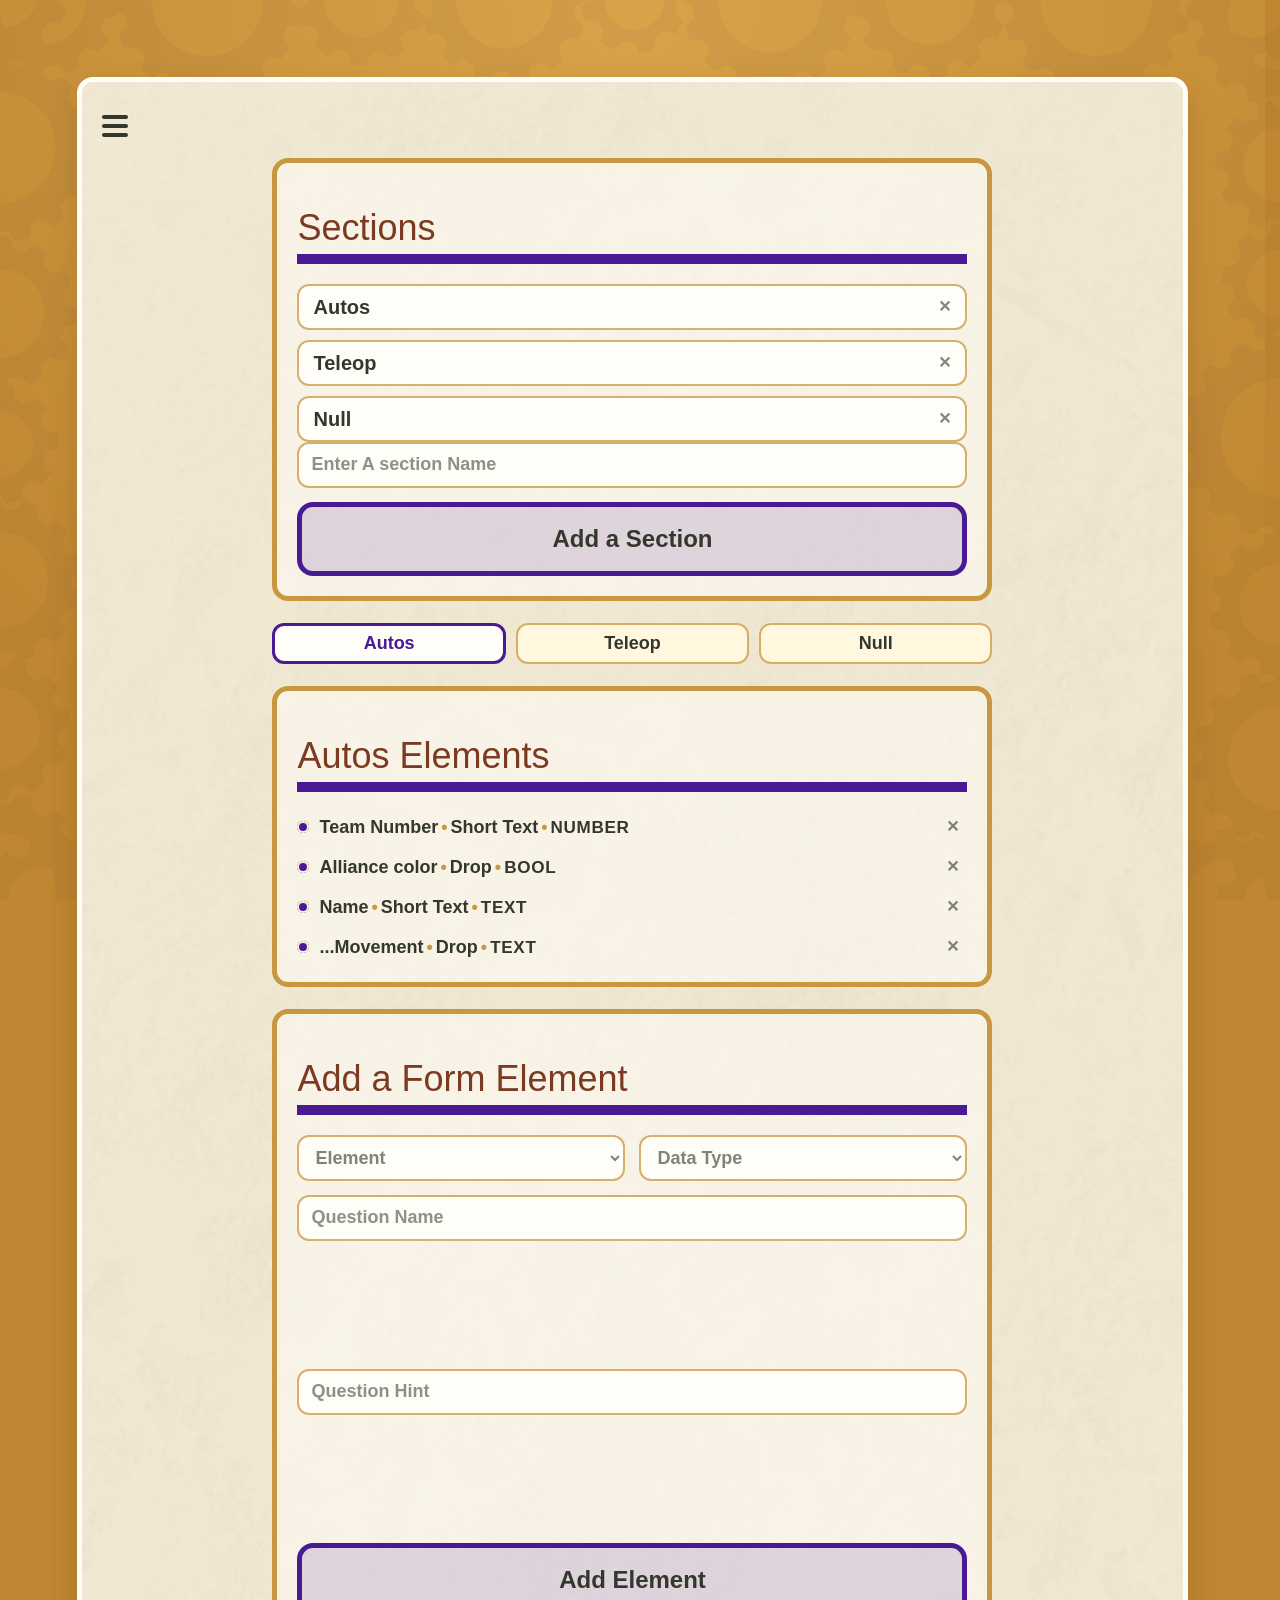
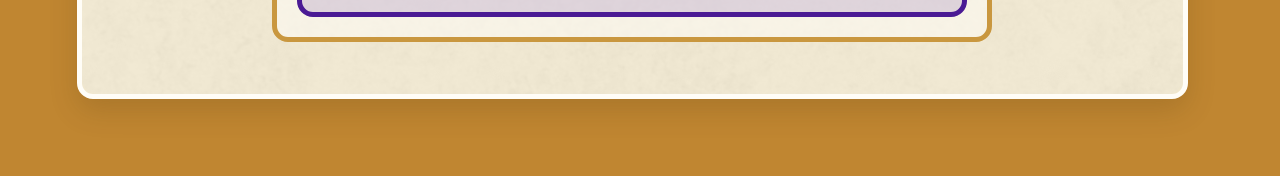
==== commit 8635e0dd: "pushed Visual Flow" ====
--- a/Builder.html
+++ b/Builder.html
@@ -1,585 +1,180 @@
-<!DOCTYPE html>
-<html lang="en">
-<head>
-<meta charset="UTF-8">
-<meta name="viewport" content="width=device-width, initial-scale=1.0">
-<title>Scouting Sprocket — Form Builder</title>
-
-<!-- Fonts from the Style slide. For offline-first use, self-host these two families; the fallbacks keep the layout intact without them. -->
-<link rel="preconnect" href="https://fonts.googleapis.com">
-<link rel="preconnect" href="https://fonts.gstatic.com" crossorigin>
-<link href="https://fonts.googleapis.com/css2?family=Anta&family=M+PLUS+Rounded+1c:wght@400;700&display=swap" rel="stylesheet">
-
-<style>
-:root {
-    color-scheme: light;
-    --sidebar-width: 250px;
-    --nav-bar-height: 56px;
-    --background: #d4ceb1;
-    --sidebar: #ba8a43;
-    --surface: #f1e4c4;
-    --raised: #fdf6e3;
-    --outline: #fdf6e3;
-    --line: #b9a77f;
-    --muted: #3f4534;
-    --header: #61382d;
-    --accent: #380372;
-    --accent-hover: #280252;
-    --accent-soft: #e9def5;
-    --danger: #8d2929;
-    --success: #264f38;
-    --font-display: "Anta", "Segoe UI", system-ui, sans-serif;
-    --font-body: "M PLUS Rounded 1c", "Segoe UI", system-ui, sans-serif;
-    --gears: url("data:image/svg+xml,%3Csvg xmlns='http://www.w3.org/2000/svg' width='240' height='240'%3E%3Cg fill='%23c4934b'%3E%3Ccircle cx='70' cy='70' r='36'/%3E%3Ccircle cx='70' cy='70' r='41' fill='none' stroke='%23c4934b' stroke-width='12' stroke-dasharray='10.8 10.8'/%3E%3Ccircle cx='170' cy='172' r='26'/%3E%3Ccircle cx='170' cy='172' r='30' fill='none' stroke='%23c4934b' stroke-width='9' stroke-dasharray='9.4 9.4'/%3E%3C/g%3E%3Ccircle cx='70' cy='70' r='14' fill='%23ba8a43'/%3E%3Ccircle cx='170' cy='172' r='10' fill='%23ba8a43'/%3E%3C/svg%3E");
-}
-* { box-sizing: border-box; }
-body { margin: 0; min-height: 100vh; background: var(--background); color: var(--muted); font-family: var(--font-body); line-height: 1.55; }
-button, input, select { font: inherit; }
-button { touch-action: manipulation; }
-[hidden] { display: none !important; }
-.layout { display: flex; min-height: 100vh; }
-
-/* ---------- Side nav ---------- */
-.sidebar { width: var(--sidebar-width); flex-shrink: 0; padding: 28px 16px; background-color: var(--sidebar); background-image: var(--gears); background-size: 240px 240px; border-right: 1px solid var(--outline); position: sticky; top: 0; height: 100vh; align-self: flex-start; overflow-y: auto; }
-.brand { display: block; margin: 0 12px 32px; color: var(--surface); font-size: 1.25rem; font-weight: 700; letter-spacing: .04em; text-decoration: none; }
-.nav-list { display: grid; gap: 6px; margin: 0; padding: 0; list-style: none; }
-.nav-link { display: block; padding: 12px 14px; border-radius: 8px; color: var(--muted); text-decoration: none; }
-.nav-link:hover, .nav-link:focus-visible, .nav-link.active { background: var(--surface); color: var(--accent); outline: none; }
-.nav-link:focus-visible { box-shadow: 0 0 0 2px var(--accent); }
-.nav-link.active { box-shadow: inset 3px 0 var(--accent); font-weight: 700; }
-.app-bar, .nav-close, .nav-scrim { display: none; }
-
-/* ---------- Page ---------- */
-.content { flex: 1; min-width: 0; padding: 48px; }
-.builder { max-width: 820px; margin: 0 auto; }
-h1 { display: inline-block; margin: 0 0 10px; color: var(--header); font-family: var(--font-display); font-size: clamp(2.2rem, 5vw, 3rem); font-weight: 400; line-height: 1.1; }
-h1::after { content: ""; display: block; height: 10px; margin-top: 8px; border-radius: 3px; background: var(--accent); }
-.intro { margin: 0 0 24px; font-size: 1.05rem; }
-h2, h3 { margin: 0; color: var(--header); font-family: var(--font-display); font-weight: 400; }
-h2 { font-size: clamp(1.4rem, 3vw, 1.9rem); line-height: 1.15; }
-h3 { font-size: 1.3rem; }
-.panel { margin: 0 0 18px; padding: clamp(18px, 3vw, 28px); border: 1px solid var(--outline); border-radius: 16px; background: var(--surface); }
-.hint { margin: 6px 0 20px; font-size: .95rem; }
-
-/* Fields */
-.field { margin: 0 0 16px; }
-label, .label { display: block; margin: 0 0 6px; font-weight: 700; font-size: .95rem; }
-.opt { font-weight: 400; }
-input[type="text"], input[type="number"], select { display: block; width: 100%; min-height: 48px; padding: 10px 12px; border: 1px solid var(--line); border-radius: 10px; background: var(--raised); color: var(--muted); }
-input:focus-visible, select:focus-visible, button:focus-visible, summary:focus-visible { outline: 3px solid var(--accent); outline-offset: 2px; }
-.pair { display: grid; grid-template-columns: 1fr 1fr; gap: 12px; }
-.row { display: flex; gap: 8px; margin-bottom: 8px; }
-
-/* Buttons */
-button { min-height: 48px; padding: 10px 20px; border: 1px solid var(--accent); border-radius: 10px; background: var(--accent); color: #fff; font-weight: 700; cursor: pointer; }
-button:hover:not(:disabled) { background: var(--accent-hover); }
-button:disabled { opacity: .5; cursor: not-allowed; }
-button.secondary { background: transparent; color: var(--accent); }
-button.secondary:hover:not(:disabled) { background: var(--accent-soft); }
-.icon-btn { flex: 0 0 48px; padding: 0; font-size: 1.5rem; line-height: 1; }
-.actions { display: flex; flex-wrap: wrap; gap: 10px; }
-
-/* Status */
-.status { margin: 12px 0 0; padding: 11px 14px; border-radius: 10px; overflow-wrap: anywhere; }
-.status:empty { display: none; }
-.status.error { background: #f8dddd; color: #702323; }
-.status.success { background: #deeee2; color: var(--success); }
-
-/* Builder */
-.tabs { display: flex; gap: 8px; margin: 16px 0; padding-bottom: 4px; overflow-x: auto; }
-.tab { flex: 0 0 auto; background: transparent; color: var(--accent); }
-.tab[aria-pressed="true"] { background: var(--accent); color: #fff; }
-.q-list { display: grid; gap: 10px; margin-bottom: 22px; }
-.q-card { padding: 14px 16px; border: 1px solid var(--outline); border-radius: 12px; background: var(--raised); }
-.q-card strong { display: block; overflow-wrap: anywhere; }
-.q-card small { display: block; margin-top: 2px; overflow-wrap: anywhere; }
-.badge { display: inline-block; margin-bottom: 4px; padding: 1px 10px; border-radius: 999px; background: var(--accent-soft); color: var(--accent); font-size: .8rem; font-weight: 700; }
-.empty { padding: 18px; border: 2px dashed var(--line); border-radius: 12px; text-align: center; }
-.add-card { padding: 20px; border-radius: 14px; background: var(--raised); }
-.add-card h3 { margin-bottom: 14px; }
-
-/* Save bar */
-.save-bar { position: sticky; bottom: 12px; z-index: 5; padding: 14px 16px; border: 1px solid var(--line); border-radius: 14px; background: var(--raised); box-shadow: 0 6px 20px rgba(46, 26, 20, .25); }
-.save-bar .actions { align-items: center; }
-.counts { flex: 1 1 160px; font-weight: 700; }
-.json { margin: 18px 0 0; }
-.json summary { cursor: pointer; font-weight: 700; }
-pre { max-height: 320px; margin: 10px 0 0; padding: 14px; overflow: auto; border-radius: 10px; background: #292722; color: #fdf6e3; font: .85rem/1.5 ui-monospace, Consolas, monospace; white-space: pre-wrap; overflow-wrap: anywhere; }
-
-/* ---------- Vertical tablets and phones: hamburger + drawer ---------- */
-@media (max-width: 1100px) {
-    .layout { display: block; }
-    .content { padding: 28px 24px 40px; }
-    .sidebar { position: static; width: auto; height: auto; border-right: 0; border-bottom: 1px solid var(--outline); }
-    .nav-list { grid-template-columns: repeat(2, minmax(0, 1fr)); }
-    .js-nav .app-bar { display: flex; position: sticky; top: 0; z-index: 20; align-items: center; gap: 6px; height: var(--nav-bar-height); padding: 0 16px 0 6px; background-color: var(--sidebar); background-image: var(--gears); background-size: 240px 240px; border-bottom: 1px solid var(--outline); }
-    .nav-toggle, .nav-close { display: flex; align-items: center; justify-content: center; width: 48px; height: 48px; min-height: 48px; padding: 0; border: 0; border-radius: 10px; background: transparent; color: var(--muted); -webkit-tap-highlight-color: transparent; }
-    .nav-toggle:hover:not(:disabled), .nav-close:hover:not(:disabled) { background: var(--surface); }
-    .nav-toggle-bars, .nav-toggle-bars::before, .nav-toggle-bars::after { display: block; width: 22px; height: 2px; border-radius: 2px; background: currentColor; }
-    .nav-toggle-bars { position: relative; }
-    .nav-toggle-bars::before, .nav-toggle-bars::after { content: ""; position: absolute; left: 0; }
-    .nav-toggle-bars::before { top: -7px; }
-    .nav-toggle-bars::after { top: 7px; }
-    .app-bar-title { overflow: hidden; color: var(--muted); font-size: 1.2rem; font-weight: 700; letter-spacing: .02em; text-overflow: ellipsis; white-space: nowrap; }
-    .js-nav .sidebar { position: fixed; top: 0; bottom: 0; left: 0; z-index: 50; width: min(340px, 86vw); height: auto; padding-top: 12px; border-bottom: 0; overscroll-behavior: contain; transform: translateX(-100%); visibility: hidden; transition: transform .25s ease, visibility 0s linear .25s; }
-    .js-nav .nav-list { grid-template-columns: 1fr; }
-    .js-nav .nav-link { display: flex; align-items: center; min-height: 52px; font-size: 1.05rem; }
-    .js-nav .nav-close { margin: 0 0 8px auto; }
-    .js-nav .nav-close::before { content: "\00d7"; font-size: 2rem; line-height: 1; }
-    .js-nav .nav-scrim { display: block; position: fixed; top: 0; right: 0; bottom: 0; left: 0; z-index: 40; background: rgba(46, 26, 20, .5); opacity: 0; visibility: hidden; transition: opacity .25s ease, visibility 0s linear .25s; }
-    .nav-open { overflow: hidden; }
-    .nav-open .sidebar { transform: none; visibility: visible; box-shadow: 8px 0 32px rgba(46, 26, 20, .35); transition-delay: 0s; }
-    .nav-open .nav-scrim { opacity: 1; visibility: visible; transition-delay: 0s; }
-}
-@media (max-width: 640px) {
-    .content { padding: 20px 16px 32px; }
-    .pair { grid-template-columns: 1fr; }
-    .actions > button { flex: 1 1 100%; }
-}
-@media (prefers-reduced-motion: reduce) { .js-nav .sidebar, .js-nav .nav-scrim { transition: none; } }
-</style>
-</head>
-
-<body>
-<div class="layout">
-    <aside class="sidebar" id="site-nav">
-        <a class="brand" href="./">Scouting Sprocket</a>
-        <nav aria-label="Main navigation">
-            <ul class="nav-list">
-                <li><a class="nav-link" href="./">Dashboard</a></li>
-                <li><a class="nav-link" href="./Forms.html">Forms</a></li>
-                <li><a class="nav-link active" href="./Builder.html" aria-current="page">Builder</a></li>
-                <li><a class="nav-link" href="./Export.html">Export</a></li>
-                <li><a class="nav-link" href="./Import.html">Import</a></li>
-                <li><a class="nav-link" href="./Data_actions.html">Data Actions</a></li>
-                <li><a class="nav-link" href="./Settings.html">Settings</a></li>
-            </ul>
-        </nav>
-    </aside>
-
-    <main class="content">
-        <div class="builder">
-            <h1>Form Builder</h1>
-            <p class="intro">Name your form, list its sections, then add questions.</p>
-
-            <!-- Step 1 -->
-            <section class="panel" id="setupPanel" aria-labelledby="setupHeading">
-                <h2 id="setupHeading">Set up your form</h2>
-                <p class="hint">Sections can’t be renamed or removed once you start, but you can keep adding questions to any of them.</p>
-                <div class="field">
-                    <label for="formName">Form name</label>
-                    <input id="formName" type="text" maxlength="100" value="New Scouting Form" autocomplete="off">
-                </div>
-                <div class="field">
-                    <span class="label" id="sectionsLabel">Sections</span>
-                    <div id="sectionRows" role="group" aria-labelledby="sectionsLabel"></div>
-                </div>
-                <div class="actions">
-                    <button id="addSection" class="secondary" type="button">Add section</button>
-                    <button id="start" type="button">Start building</button>
-                </div>
-                <p id="setupStatus" class="status" role="status"></p>
-            </section>
-
-            <!-- Step 2 -->
-            <section class="panel" id="buildPanel" aria-labelledby="formTitle" hidden>
-                <h2 id="formTitle"></h2>
-                <div id="tabs" class="tabs" role="group" aria-label="Sections"></div>
-                <div id="list" class="q-list"></div>
-
-                <div class="add-card">
-                    <h3>Add a question</h3>
-                    <div class="pair" style="margin-top:14px">
-                        <div class="field">
-                            <label for="type">Question type</label>
-                            <select id="type"></select>
-                        </div>
-                        <div class="field">
-                            <label for="prompt">Question</label>
-                            <input id="prompt" type="text" maxlength="300" placeholder="e.g. What is the team number?" autocomplete="off">
-                        </div>
-                    </div>
-                    <div id="extras"></div>
-                    <button id="addQuestion" type="button">Add question</button>
-                    <p id="addStatus" class="status" role="status"></p>
-                </div>
-            </section>
-
-            <!-- Save -->
-            <div class="save-bar" id="saveBar" hidden>
-                <div class="actions">
-                    <span class="counts" id="counts"></span>
-                    <button id="download" class="secondary" type="button">Download JSON</button>
-                    <button id="save" type="button">Save form</button>
-                </div>
-                <p id="saveStatus" class="status" role="status"></p>
-            </div>
-            <details class="json" id="jsonBox" hidden>
-                <summary>View JSON</summary>
-                <pre id="json"></pre>
-            </details>
-        </div>
-    </main>
-</div>
-
-<script>
-/* Hamburger drawer for the side nav on tablets and phones (<= 1100px). */
-(function () {
-    var side = document.getElementById("site-nav");
-    var content = document.querySelector(".content");
-    var query = window.matchMedia("(max-width: 1100px)");
-    var open = false;
-    document.documentElement.classList.add("js-nav");
-
-    var current = side.querySelector(".nav-link.active");
-    var bar = document.createElement("header");
-    bar.className = "app-bar";
-    var toggle = document.createElement("button");
-    toggle.type = "button";
-    toggle.className = "nav-toggle";
-    toggle.setAttribute("aria-label", "Open menu");
-    toggle.setAttribute("aria-controls", side.id);
-    toggle.setAttribute("aria-expanded", "false");
-    toggle.innerHTML = '<span class="nav-toggle-bars" aria-hidden="true"></span>';
-    var title = document.createElement("span");
-    title.className = "app-bar-title";
-    title.textContent = current ? current.textContent.trim() : document.title;
-    bar.appendChild(toggle);
-    bar.appendChild(title);
-
-    var closeButton = document.createElement("button");
-    closeButton.type = "button";
-    closeButton.className = "nav-close";
-    closeButton.setAttribute("aria-label", "Close menu");
-    side.insertBefore(closeButton, side.firstChild);
-
-    var scrim = document.createElement("div");
-    scrim.className = "nav-scrim";
-    scrim.setAttribute("aria-hidden", "true");
-    document.body.insertBefore(bar, document.body.firstChild);
-    document.body.appendChild(scrim);
-
-    function setOpen(next, restoreFocus) {
-        if (next === open) return;
-        open = next;
-        document.body.classList.toggle("nav-open", open);
-        toggle.setAttribute("aria-expanded", String(open));
-        [content, bar].forEach(function (el) {
-            if (open) el.setAttribute("inert", "");
-            else el.removeAttribute("inert");
-        });
-        if (open) closeButton.focus();
-        else if (restoreFocus !== false) toggle.focus();
-    }
-    toggle.addEventListener("click", function () { setOpen(true); });
-    closeButton.addEventListener("click", function () { setOpen(false); });
-    scrim.addEventListener("click", function () { setOpen(false); });
-    side.addEventListener("click", function (e) { if (e.target.closest("a")) setOpen(false, false); });
-    document.addEventListener("keydown", function (e) { if (open && e.key === "Escape") setOpen(false); });
-
-    var startX = null;
-    side.addEventListener("touchstart", function (e) { startX = e.touches[0].clientX; }, { passive: true });
-    side.addEventListener("touchend", function (e) {
-        if (startX !== null && e.changedTouches[0].clientX - startX < -60) setOpen(false);
-        startX = null;
-    }, { passive: true });
-
-    function onBreakpoint(e) { if (!e.matches) setOpen(false, false); }
-    if (query.addEventListener) query.addEventListener("change", onBreakpoint);
-    else if (query.addListener) query.addListener(onBreakpoint);
-    window.addEventListener("pageshow", function () { setOpen(false, false); });
-})();
-</script>
-
-<script src="./app-storage.js"></script>
-<script>
-"use strict";
-
-/* Saved form shape (unchanged, so Forms, Data Actions, Export etc. keep working):
-   { name, sections: [{ title, elements: [{ type, prompt, dataType, ...type-specific }] }], responses } */
-
-const LIMITS = { formName: 100, sectionTitle: 100, prompt: 300, sections: 9, perSection: 100,
-                 total: 500, options: 50, optionLength: 100, grid: 20, bytes: 1024 * 1024 };
-const TYPES = ["Short Answer", "Paragraphs", "Checkboxes", "Dropdown", "Linear Scale", "Rating",
-               "Multiple Choice Grid", "Checkbox Grid"];
-const ANSWER_TYPES = [["text", "Text"], ["name", "Name"], ["number", "Number"], ["email", "Email"], ["date", "Date"]];
-
-const $ = id => document.getElementById(id);
-let draft = ["Section 1", "Section 2", "Section 3"];
-let form = { name: "", sections: [] };
-let active = 0;
-let started = false;
-
-function say(id, message, kind = "info") {
-    const node = $(id);
-    node.textContent = message;
-    node.className = `status ${kind}`;
-}
-const el = (tag, className, text) => {
-    const node = document.createElement(tag);
-    if (className) node.className = className;
-    if (text !== undefined) node.textContent = text;
-    return node;
-};
-function field(label, id, { value = "", placeholder = "", type = "text", hint = "", optional = false } = {}) {
-    const wrap = el("div", "field");
-    const lab = el("label", "", label);
-    lab.htmlFor = id;
-    if (optional) lab.append(el("span", "opt", " (optional)"));
-    const input = el("input");
-    Object.assign(input, { id, type, value, placeholder, autocomplete: "off" });
-    if (type === "text") input.maxLength = LIMITS.optionLength;
-    wrap.append(lab, input);
-    if (hint) wrap.append(el("small", "", hint));
-    return wrap;
-}
-
-/* ---------- Step 1: setup ---------- */
-function renderRows(focusLast) {
-    const host = $("sectionRows");
-    host.replaceChildren();
-    draft.forEach((title, i) => {
-        const row = el("div", "row");
-        const input = el("input");
-        Object.assign(input, { type: "text", value: title, maxLength: LIMITS.sectionTitle });
-        input.setAttribute("aria-label", `Section ${i + 1} title`);
-        input.addEventListener("input", () => { draft[i] = input.value; });
-        const remove = el("button", "secondary icon-btn", "×");
-        remove.type = "button";
-        remove.disabled = draft.length === 1;
-        remove.setAttribute("aria-label", `Remove section ${i + 1}`);
-        remove.addEventListener("click", () => { draft.splice(i, 1); renderRows(); });
-        row.append(input, remove);
-        host.append(row);
-    });
-    $("addSection").disabled = draft.length >= LIMITS.sections;
-    if (focusLast) host.lastChild.querySelector("input").select();
-}
-
-$("addSection").addEventListener("click", () => {
-    draft.push(`Section ${draft.length + 1}`);
-    renderRows(true);
-});
-
-$("start").addEventListener("click", () => {
-    const name = $("formName").value.trim();
-    const titles = draft.map(title => title.trim());
-    if (!name) return say("setupStatus", "Give your form a name.", "error");
-    if (titles.some(title => !title)) return say("setupStatus", "Every section needs a title.", "error");
-    if (new Set(titles.map(title => title.toLocaleLowerCase())).size !== titles.length)
-        return say("setupStatus", "Section titles must be different from each other.", "error");
-
-    form = { name, sections: titles.map(title => ({ title, elements: [] })) };
-    started = true;
-    active = 0;
-    $("setupPanel").hidden = true;
-    ["buildPanel", "saveBar", "jsonBox"].forEach(id => { $(id).hidden = false; });
-    render();
-    $("buildPanel").scrollIntoView({ behavior: "smooth", block: "start" });
-});
-
-/* ---------- Step 2: questions ---------- */
-function describe(e) {
-    switch (e.type) {
-        case "Checkboxes": case "Dropdown":
-            return `Options: ${e.options.join(", ")}`;
-        case "Linear Scale": case "Rating":
-            return `${e.min} to ${e.max}` + (e.minLabel || e.maxLabel ? ` (${e.minLabel || e.min} to ${e.maxLabel || e.max})` : "");
-        case "Multiple Choice Grid": case "Checkbox Grid":
-            return `${e.rows.length} rows × ${e.columns.length} columns`;
-        default:
-            return `Answer: ${e.answerType}`;
-    }
-}
-
-function total() {
-    return form.sections.reduce((sum, section) => sum + section.elements.length, 0);
-}
-
-function render() {
-    $("formTitle").textContent = form.name;
-
-    const tabs = $("tabs");
-    tabs.replaceChildren();
-    form.sections.forEach((section, i) => {
-        const tab = el("button", "tab secondary", `${section.title} (${section.elements.length})`);
-        tab.type = "button";
-        tab.setAttribute("aria-pressed", String(i === active));
-        tab.addEventListener("click", () => { active = i; render(); say("addStatus", "", "info"); });
-        tabs.append(tab);
-    });
-
-    const list = $("list");
-    list.replaceChildren();
-    const { elements } = form.sections[active];
-    if (!elements.length) list.append(el("div", "empty", "No questions in this section yet. Add the first one below."));
-    elements.forEach(e => {
-        const card = el("article", "q-card");
-        card.append(el("span", "badge", e.type), el("strong", "", e.prompt), el("small", "", describe(e)));
-        list.append(card);
-    });
-
-    const count = total();
-    $("counts").textContent = `${count} question${count === 1 ? "" : "s"} in ${form.sections.length} section${form.sections.length === 1 ? "" : "s"}`;
-    $("json").textContent = JSON.stringify(form, null, 2);
-}
-
-function renderExtras() {
-    const type = $("type").value;
-    const host = $("extras");
-    host.replaceChildren();
-
-    if (type === "Short Answer" || type === "Paragraphs") {
-        const wrap = el("div", "field");
-        const lab = el("label", "", "Answer type");
-        lab.htmlFor = "answerType";
-        const select = el("select");
-        select.id = "answerType";
-        ANSWER_TYPES.forEach(([value, label]) => select.append(new Option(label, value)));
-        wrap.append(lab, select);
-        host.append(wrap);
-    } else if (type === "Checkboxes" || type === "Dropdown") {
-        host.append(field("Options", "options", { placeholder: "Option A, Option B, Option C", hint: "Separate choices with commas." }));
-    } else if (type === "Linear Scale" || type === "Rating") {
-        const range = el("div", "pair");
-        range.append(
-            field("Lowest value", "scaleMin", { value: "1", type: "number" }),
-            field("Highest value", "scaleMax", { value: type === "Rating" ? "5" : "10", type: "number" }));
-        const labels = el("div", "pair");
-        labels.append(
-            field("Lowest label", "scaleMinLabel", { placeholder: "e.g. Needs work", optional: true }),
-            field("Highest label", "scaleMaxLabel", { placeholder: "e.g. Excellent", optional: true }));
-        host.append(range, labels);
-    } else {
-        const grid = el("div", "pair");
-        grid.append(
-            field("Rows", "gridRows", { placeholder: "Front, Back, Climb", hint: "Separate with commas." }),
-            field("Columns", "gridColumns", { placeholder: "Poor, Average, Good", hint: "Separate with commas." }));
-        host.append(grid);
-    }
-}
-
-function splitChoices(raw, label, max = LIMITS.options) {
-    const values = raw.split(",").map(value => value.trim()).filter(Boolean);
-    if (values.length < 2) throw new Error(`${label} need at least two comma-separated values.`);
-    if (values.length > max) throw new Error(`${label} can have at most ${max} values.`);
-    if (values.some(value => value.length > LIMITS.optionLength))
-        throw new Error(`Each value in ${label.toLowerCase()} must be ${LIMITS.optionLength} characters or fewer.`);
-    if (new Set(values.map(value => value.toLocaleLowerCase())).size !== values.length)
-        throw new Error(`${label} can’t contain duplicates.`);
-    return values;
-}
-
-function buildElement() {
-    const type = $("type").value;
-    const prompt = $("prompt").value.trim();
-    const val = id => $(id).value.trim();
-    if (!prompt) throw new Error("Type the question first.");
-    const e = { type, prompt };
-
-    if (type === "Short Answer" || type === "Paragraphs") {
-        e.answerType = val("answerType");
-        e.dataType = e.answerType === "number" ? "number" : "string";
-    } else if (type === "Checkboxes" || type === "Dropdown") {
-        e.dataType = type === "Checkboxes" ? "string[]" : "string";
-        e.options = splitChoices(val("options"), "Options");
-    } else if (type === "Linear Scale" || type === "Rating") {
-        if (val("scaleMin") === "" || val("scaleMax") === "") throw new Error("Enter the lowest and highest values.");
-        const min = Number(val("scaleMin"));
-        const max = Number(val("scaleMax"));
-        if (!Number.isSafeInteger(min) || !Number.isSafeInteger(max)) throw new Error("Scale values must be whole numbers.");
-        if (min < 0 || max > 100 || max <= min) throw new Error("The lowest value must be 0 or more, and the highest must be above it (up to 100).");
-        Object.assign(e, { dataType: "number", min, max, minLabel: val("scaleMinLabel"), maxLabel: val("scaleMaxLabel") });
-        if (e.minLabel.length > LIMITS.optionLength || e.maxLabel.length > LIMITS.optionLength)
-            throw new Error("Scale labels must be 100 characters or fewer.");
-    } else {
-        e.dataType = type === "Multiple Choice Grid" ? "object<string, string>" : "object<string, string[]>";
-        e.rows = splitChoices(val("gridRows"), "Rows", LIMITS.grid);
-        e.columns = splitChoices(val("gridColumns"), "Columns", LIMITS.grid);
-    }
-    return e;
-}
-
-$("type").addEventListener("change", () => { renderExtras(); say("addStatus", "", "info"); });
-
-$("addQuestion").addEventListener("click", () => {
-    try {
-        const section = form.sections[active];
-        if (section.elements.length >= LIMITS.perSection) throw new Error(`A section can have at most ${LIMITS.perSection} questions.`);
-        if (total() >= LIMITS.total) throw new Error(`A form can have at most ${LIMITS.total} questions.`);
-        section.elements.push(buildElement());
-        $("prompt").value = "";
-        render();
-        say("addStatus", `Added to “${section.title}”.`, "success");
-        $("prompt").focus();
-    } catch (error) {
-        say("addStatus", error.message, "error");
-    }
-});
-
-/* ---------- Save ---------- */
-function validate() {
-    const name = form.name.trim();
-    if (!name || name.length > LIMITS.formName) throw new Error("The form name must be 1–100 characters.");
-    if (form.sections.length < 1 || form.sections.length > LIMITS.sections) throw new Error("The form needs 1 to 9 sections.");
-    if (total() > LIMITS.total) throw new Error(`A form can have at most ${LIMITS.total} questions.`);
-    for (const section of form.sections) {
-        if (!section.title.trim() || section.title.length > LIMITS.sectionTitle) throw new Error("A section has an invalid title.");
-        if (section.elements.length > LIMITS.perSection) throw new Error(`“${section.title}” has too many questions.`);
-        for (const e of section.elements) {
-            if (!e.prompt.trim() || e.prompt.length > LIMITS.prompt) throw new Error("A question has an invalid prompt.");
-            if (!e.type || !e.dataType) throw new Error("A question is missing its type.");
-        }
-    }
-    const payload = JSON.stringify(form);
-    if (new TextEncoder().encode(payload).length > LIMITS.bytes) throw new Error("The form is too large (maximum 1 MiB).");
-    return payload;
-}
-
-$("save").addEventListener("click", () => {
-    const button = $("save");
-    try {
-        if (!started) throw new Error("Start building the form first.");
-        const payload = JSON.parse(validate());
-        let existing = {};
-        try { existing = SprocketStorage.readToken(); } catch { existing = {}; }
-        button.disabled = true;
-        SprocketStorage.saveToken({
-            ...existing,
-            ...payload,
-            responses: Array.isArray(existing.responses) ? existing.responses : []
-        }, true);
-        say("saveStatus", "Form saved to this browser.", "success");
-    } catch (error) {
-        say("saveStatus", `Couldn’t save: ${error.message}`, "error");
-    } finally {
-        button.disabled = false;
-    }
-});
-
-$("download").addEventListener("click", () => {
-    try {
-        const blob = new Blob([validate()], { type: "application/json;charset=utf-8" });
-        const url = URL.createObjectURL(blob);
-        const link = el("a");
-        link.href = url;
-        link.download = "scouting-sprocket-form.json";
-        document.body.append(link);
-        link.click();
-        link.remove();
-        URL.revokeObjectURL(url);
-        say("saveStatus", "JSON file downloaded.", "success");
-    } catch (error) {
-        say("saveStatus", error.message, "error");
-    }
-});
-
-// Read-only snapshot for integrations and debugging.
-window.getFormData = () => JSON.parse(JSON.stringify(form));
-
-TYPES.forEach(type => $("type").append(new Option(type, type)));
-renderRows();
-renderExtras();
-</script>
-</body>
-</html>+<!DOCTYPE html>
+<html lang="en">
+<head>
+	<meta charset="UTF-8">
+	<meta name="viewport" content="width=device-width, initial-scale=1.0">
+	<title>Builder</title>
+	<link rel="stylesheet" href="https://8bitadam.github.io/SnorpCSS/css.min/flexi.css">
+	<link rel="stylesheet" href="Assets/style.css">
+	<script src="Assets/a11y.js"></script>
+	<script src="Assets/gears.js"></script>
+</head>
+<body>
+	<div class="frame">
+		<header class="topbar">
+			<button type="button" class="nav-btn" id="nav-btn" aria-expanded="false" aria-controls="nav-menu">
+				<span class="nav-btn-label">Menu</span>
+				<span class="nav-icon" aria-hidden="true">
+					<span></span>
+					<span></span>
+					<span></span>
+				</span>
+			</button>
+		</header>
+
+		<main class="builder">
+
+			<div class="element">
+				<div class="head">
+					<h1>Sections</h1>
+					<div class="underline"></div>
+
+					<ul class="section-list" id="section-list"></ul>
+					<p class="empty-note" id="section-empty">No sections yet. Add one below.</p>
+
+					<form class="stack" id="section-form" novalidate>
+						<label class="visually-hidden" for="section-name">Section name</label>
+						<input type="text" id="section-name" name="section-name" placeholder="Enter A section Name" autocomplete="off" maxlength="40">
+						<div class="button-row">
+							<button type="submit" class="button">Add a Section</button>
+						</div>
+					</form>
+				</div>
+			</div>
+
+			<div class="section-tabs" id="section-tabs" role="tablist" aria-label="Sections"></div>
+
+			<div class="element" id="elements-panel" role="tabpanel">
+				<div class="head">
+					<h1><span id="elements-title-name">Autos</span> Elements</h1>
+					<div class="underline"></div>
+
+					<ul class="element-list" id="element-list"></ul>
+					<p class="empty-note" id="element-empty">No elements yet. Add one below.</p>
+				</div>
+			</div>
+
+			<div class="element">
+				<div class="head">
+					<h1>Add a Form Element</h1>
+					<div class="underline"></div>
+
+					<form class="stack" id="element-form" novalidate>
+						<div class="field-row">
+							<div class="field">
+								<label class="visually-hidden" for="element-kind">Element</label>
+								<select id="element-kind" name="element-kind" required>
+									<option value="" selected disabled>Element</option>
+									<option value="Short Text">Short Text</option>
+									<option value="Long Text">Long Text</option>
+									<option value="Drop">Drop</option>
+									<option value="Checkbox">Checkbox</option>
+									<option value="Slider">Slider</option>
+								</select>
+							</div>
+							<div class="field">
+								<label class="visually-hidden" for="data-type">Data Type</label>
+								<select id="data-type" name="data-type" required>
+									<option value="" selected disabled>Data Type</option>
+									<option value="Text">Text</option>
+									<option value="Number">Number</option>
+									<option value="Bool">Bool</option>
+									<option value="Choice">Choice</option>
+								</select>
+							</div>
+						</div>
+
+						<div class="field">
+							<label class="visually-hidden" for="question-name">Question name</label>
+							<input type="text" id="question-name" name="question-name" placeholder="Question Name" autocomplete="off" maxlength="60">
+						</div>
+
+						<div class="field">
+							<label class="visually-hidden" for="question-hint">Question hint</label>
+							<input type="text" id="question-hint" name="question-hint" placeholder="Question Hint" autocomplete="off" maxlength="80">
+						</div>
+
+						<div class="button-row">
+							<button type="submit" class="button" id="add-element">Add Element</button>
+						</div>
+					</form>
+				</div>
+			</div>
+
+		</main>
+
+		<div class="nav-backdrop" aria-hidden="true"></div>
+
+		<nav class="nav-menu" id="nav-menu" aria-label="Main menu" inert>
+			<div class="brand">
+				<span class="brand-mark">
+					<img src="sprocket-eye-pie-math.png" alt="" width="46" height="46">
+				</span>
+				<span class="brand-name">
+					<span>Scouting</span>
+					<span>Sprocket</span>
+				</span>
+			</div>
+			<a href="index.html">Home</a>
+			<a href="Forms.html">Forms</a>
+			<a href="Builder.html" aria-current="page">Builder</a>
+			<a href="Import.html">Import</a>
+			<a href="Export.html">Export</a>
+				<a href="DataActions.html">Data Actions</a>
+			<a href="Settings.html" class="alert">Setting</a>
+		</nav>
+	</div>
+
+	<div class="toast-container" role="status" aria-live="polite" id="toasts"></div>
+
+	<script>
+	/* ---------- Navigation ---------- */
+	const navBtn = document.getElementById('nav-btn');
+	const navMenu = document.getElementById('nav-menu');
+	const navBackdrop = document.querySelector('.nav-backdrop');
+
+	function setNav(open) {
+		navBtn.setAttribute('aria-expanded', String(open));
+
+		// opening: links become focusable before focus moves into the drawer.
+		// closing: hand focus back to the button first, then make the drawer inert
+		// so its links stay unfocusable while it plays its exit animation.
+		if (open) {
+			navMenu.inert = false;
+		} else if (navMenu.contains(document.activeElement)) {
+			navBtn.focus({ preventScroll: true });
+		}
+
+		navMenu.classList.toggle('is-open', open);
+		navBackdrop.classList.toggle('is-open', open);
+		document.body.classList.toggle('nav-open', open);
+
+		if (open) {
+			const firstLink = navMenu.querySelector('a');
+			if (firstLink) firstLink.focus({ preventScroll: true });
+		} else {
+			navMenu.inert = true;
+		}
+	}
+
+	navBtn.addEventListener('click', () => {
+		setNav(navBtn.getAttribute('aria-expanded') !== 'true');
+	});
+
+	navBackdrop.addEventListener('click', () => setNav(false));
+
+	navMenu.addEventListener('click', (event) => {
+		if (event.target.closest('a')) setNav(false);
+	});
+
+	document.addEventListener('keydown', (event) => {
+		if (event.key === 'Escape' && navBtn.getAttribute('aria-expanded') === 'true') {
+			setNav(false);
+		}
+	});
+	</script>
+
+	<script src="Assets/builder.js"></script>
+	<script src="Assets/smoothie.js"></script>
+</body>
+</html>
--- a/Assets/style.css
+++ b/Assets/style.css
@@ -0,0 +1,1500 @@
+/* Fonts are self-hosted from /Fonts. Paths are relative to THIS file, so they
+   start with ../ to climb out of /Assets. */
+@font-face {
+	font-family: 'Anta';
+	src: url('../Fonts/Anta.ttf') format('truetype');
+	font-weight: 400;
+	font-style: normal;
+	font-display: swap;
+}
+
+/* Nunito.ttf is a variable font (weights 200 to 1000) */
+@font-face {
+	font-family: 'Nunito';
+	src: url('../Fonts/Nunito.ttf') format('truetype');
+	font-weight: 200 1000;
+	font-style: normal;
+	font-display: swap;
+}
+
+:root {
+	/* Fonts */
+	--font-body: 'Nunito', 'Comic Sans MS', Arial, Helvetica, sans-serif;
+	--font-heading: 'Anta', 'Nunito', Arial, Helvetica, sans-serif;
+
+	/* Base palette */
+	--color-page: #C08631; /* warm amber page behind the frame */
+	--color-gold: #C9973F; /* card and pill edges */
+	--color-surface: #F0E7CE; /* cream frame */
+	--color-surface-light: #FAF3E0;
+	--color-white: #FFFDF7;
+
+	/* Menu pills (pale cream, thin gold line) */
+	--color-pill: #FFF7DE;
+	--color-pill-line: rgba(201, 151, 63, .75);
+
+	/* Text */
+	--color-text: #33372C;
+	--color-text-light: #FFFDF7;
+	--color-h1: #7B3A22;
+	--color-h2: #97492B;
+	--color-h3: #4E6A38;
+	--color-h4: #4E6A38;
+
+	/* Purple (accent) */
+	--purple-rgb: 74, 26, 148;
+	--purple: rgb(var(--purple-rgb));
+	--purple-soft: rgba(var(--purple-rgb), .14); /* light violet fill */
+	--purple-strong: rgba(var(--purple-rgb), .88); /* solid on hover */
+
+	/* Alert (red-brown) */
+	--alert-rgb: 176, 62, 38;
+	--alert: rgb(var(--alert-rgb));
+	--alert-soft: rgba(var(--alert-rgb), .14);
+	--alert-strong: rgba(var(--alert-rgb), .88);
+
+	/* Overlay */
+	--backdrop: rgba(51, 55, 44, .55);
+	--shadow: 0 12px 28px rgba(84, 58, 20, .2);
+
+	/* Shape and spacing */
+	--radius: 16px;
+	--radius-sm: 12px;
+	--border-w: 5px;
+	--pad: 20px;
+	--frame-margin: clamp(12px, 6vw, 96px);
+	--gap: 1em;
+	--transition: .2s;
+	--menu-transition: .3s; /* drawer opening */
+	--menu-exit: .45s; /* drawer closing: long enough for the mascot's exit roll */
+}
+
+* {
+	box-sizing: border-box;
+}
+
+html {
+	/* keeps the page from jumping when the menu locks scrolling */
+	scrollbar-gutter: stable;
+}
+
+body {
+	background-color: var(--color-page);
+	/* a little light at the top keeps the flat amber from going muddy */
+	background-image: radial-gradient(120% 80% at 50% 0%, #D9A34A 0%, var(--color-page) 60%);
+	margin: 0;
+}
+
+body.nav-open {
+	overflow: hidden;
+}
+
+.frame {
+	position: relative;
+	isolation: isolate;
+	overflow: hidden; /* clips the drawer to the frame */
+	border-radius: var(--radius);
+	background-color: var(--color-surface);
+	border: var(--border-w) solid var(--color-white);
+	box-shadow: var(--shadow);
+	padding: var(--pad);
+	width: calc(100% - (var(--frame-margin) * 2));
+	margin: var(--frame-margin);
+}
+
+.frame::before {
+	content: "";
+	position: absolute;
+	inset: 0;
+	z-index: -1;
+	border-radius: inherit;
+	background-image: url("../concrete-texture-cleaned.jpg");
+	background-repeat: repeat;
+	background-size: auto; /* native image size; use e.g. 400px for a fixed tile size */
+	opacity: .1;
+}
+
+.element {
+	border-radius: var(--radius);
+	/* a translucent cream panel: lighter than the frame instead of a dull wash */
+	background-color: rgba(255, 253, 247, .55);
+	opacity: 1;
+	border: var(--border-w) solid var(--color-gold);
+	padding: var(--pad);
+	width: fit-content;
+	max-width: 100%;
+	display: block;
+	margin: auto auto 3em;
+}
+
+p {
+	font-size: 24px;
+	font-family: var(--font-body);
+	font-weight: bold;
+	color: var(--color-text);
+}
+
+h1, h2, h3, h4 {
+	font-family: var(--font-heading);
+	font-weight: 400; /* Anta only ships a regular weight; avoids faux bold */
+}
+
+h1 {
+	font-size: 36px;
+	color: var(--color-h1);
+	margin-bottom: 5px;
+}
+
+h2 {
+	font-size: 36px;
+	color: var(--color-h2);
+}
+
+h3 {
+	font-size: 28px;
+	color: var(--color-h3);
+}
+
+h4 {
+	font-size: 12px;
+	font-family: var(--font-body);
+	color: var(--color-h4);
+}
+
+.center {
+	text-align: center;
+}
+
+img {
+	display: block;
+	margin: auto;
+}
+
+.head {
+	display: block;
+}
+
+.underline {
+	width: 100%;
+	height: 10px;
+	background-color: var(--purple);
+	margin-bottom: var(--pad);
+}
+
+/* ---------- Menu button ---------- */
+/* Bare bars on the frame, top-left: no plate, no border. */
+.topbar {
+	display: flex;
+	align-items: center;
+	justify-content: space-between;
+	margin-bottom: 8px;
+}
+
+.nav-btn {
+	position: relative;
+	display: inline-flex;
+	align-items: center;
+	justify-content: center;
+	width: 48px;
+	height: 48px;
+	/* optical alignment: the bars line up with the frame's padding edge */
+	margin: 0 0 0 -11px;
+	padding: 0;
+	border: 0;
+	border-radius: 10px;
+	background-color: transparent;
+	color: var(--color-text);
+	cursor: pointer;
+	transition: color var(--transition), transform var(--transition);
+}
+
+.nav-btn:hover {
+	color: var(--purple);
+}
+
+.nav-btn:active {
+	transform: scale(.94);
+}
+
+.nav-btn:focus-visible {
+	outline: 3px solid var(--purple);
+	outline-offset: 2px;
+}
+
+/* the button is just three bars; the name stays for screen readers */
+.nav-btn-label {
+	position: absolute;
+	width: 1px;
+	height: 1px;
+	padding: 0;
+	margin: -1px;
+	overflow: hidden;
+	clip-path: inset(50%);
+	white-space: nowrap;
+}
+
+.nav-icon {
+	display: flex;
+	flex-direction: column;
+	justify-content: center;
+	gap: 5px;
+	width: 26px;
+}
+
+.nav-icon span {
+	display: block;
+	height: 4px;
+	border-radius: 2px;
+	background-color: currentColor;
+}
+
+/* ---------- Drawer ---------- */
+.nav-backdrop {
+	position: absolute;
+	inset: 0;
+	z-index: 10;
+	background: transparent; /* tap the page to close, no dimming */
+	visibility: hidden;
+}
+
+.nav-backdrop.is-open {
+	visibility: visible;
+}
+
+.nav-menu {
+	position: absolute;
+	top: 0;
+	left: 0;
+	bottom: 0;
+	z-index: 11;
+	width: min(320px, 82%);
+	padding: var(--pad);
+	background-color: var(--color-surface-light);
+	border-right: 2px solid var(--color-pill-line);
+	box-shadow: 6px 0 24px rgba(84, 58, 20, .18);
+	transform: translateX(-101%);
+	/* stays visible until the slide and the mascot's roll-out have finished;
+	   `inert` (set in JS) is what keeps the closed links unfocusable in the meantime */
+	visibility: hidden;
+	transition: transform var(--menu-exit) ease, visibility 0s linear var(--menu-exit);
+	overflow-y: auto;
+}
+
+.nav-menu.is-open {
+	transform: translateX(0);
+	visibility: visible;
+	transition: transform var(--menu-transition) ease;
+}
+
+/* Logo + two-line wordmark, as in the app */
+.brand {
+	display: flex;
+	align-items: center;
+	gap: 12px;
+	margin-bottom: 22px;
+	padding: 2px 0;
+}
+
+.brand img {
+	width: 46px;
+	height: 46px;
+	margin: 0; /* overrides the global img { margin: auto } */
+	flex: 0 0 auto;
+}
+
+/* The mascot rolls in when the menu is selected, and rolls back out on close */
+.brand-mark {
+	display: grid;
+	place-items: center;
+	flex: 0 0 auto;
+	width: 46px;
+	height: 46px;
+	transform: rotate(-360deg) scale(.35);
+	opacity: 0;
+	/* exit: rolls out over the panel's slide, staying visible until the spin is done */
+	transition: transform .4s ease-in, opacity .15s linear .25s;
+}
+
+.nav-menu.is-open .brand-mark {
+	transform: rotate(0) scale(1);
+	opacity: 1;
+	transition: transform .6s cubic-bezier(.34, 1.42, .64, 1) .06s, opacity .25s ease .06s;
+}
+
+.brand-name {
+	display: flex;
+	flex-direction: column;
+	font-family: var(--font-heading);
+	font-size: 20px;
+	line-height: 1.05;
+	letter-spacing: .02em;
+	color: var(--color-text);
+}
+
+.brand-name span {
+	white-space: nowrap;
+}
+
+/* Pill items with a purple tab on the left edge */
+.nav-menu a {
+	position: relative;
+	display: flex;
+	align-items: center;
+	justify-content: center;
+	min-height: 46px;
+	padding: 8px 14px 8px 34px;
+	margin-bottom: 10px;
+	border-radius: 8px;
+	border: 2px solid var(--color-pill-line);
+	background-color: var(--color-pill);
+	color: var(--color-text);
+	font-family: var(--font-body);
+	font-size: 15px;
+	font-weight: 700;
+	line-height: 1.1;
+	letter-spacing: .02em;
+	text-align: center;
+	text-decoration: none;
+	transition: background-color var(--transition), border-color var(--transition), transform var(--transition);
+}
+
+.nav-menu a::before {
+	content: "";
+	position: absolute;
+	left: 8px;
+	top: 50%;
+	width: 14px;
+	height: 26px;
+	margin-top: -13px;
+	border-radius: 3px;
+	background-color: var(--purple);
+	transition: background-color var(--transition), height var(--transition), margin-top var(--transition);
+}
+
+.nav-menu a:hover,
+.nav-menu a:focus-visible {
+	background-color: var(--color-white);
+	border-color: var(--color-gold);
+	transform: translateX(2px);
+}
+
+.nav-menu a:hover::before,
+.nav-menu a:focus-visible::before {
+	height: 32px;
+	margin-top: -16px;
+}
+
+.nav-menu a:focus-visible {
+	outline: 3px solid var(--purple);
+	outline-offset: 2px;
+}
+
+.nav-menu a.alert::before {
+	background-color: var(--alert);
+}
+
+/* Active page */
+.nav-menu a[aria-current="page"] {
+	border-color: var(--purple);
+	background-color: var(--color-white);
+	color: var(--purple);
+	cursor: default;
+}
+
+.nav-menu a[aria-current="page"]:hover,
+.nav-menu a[aria-current="page"]:focus-visible {
+	transform: none;
+}
+
+/* ---------- Buttons ---------- */
+.button-row {
+	display: flex;
+	justify-content: center;
+	gap: var(--gap);
+	flex-wrap: wrap;
+}
+
+.button,
+.button-alert {
+	/* reset block/centering leftovers */
+	margin: 0;
+	width: auto;
+	display: inline-flex;
+	align-items: center;
+	justify-content: center;
+	flex: 1 1 0; /* both buttons share the same width; remove for natural width */
+	min-width: 180px;
+
+	/* look */
+	border-radius: var(--radius);
+	padding: var(--pad);
+	border: var(--border-w) solid var(--purple);
+	background-color: var(--purple-soft);
+	opacity: 1; /* background fades via rgba, text stays solid */
+
+	/* text (buttons don't inherit fonts by default) */
+	font-family: var(--font-body);
+	font-size: 24px;
+	font-weight: 700;
+	line-height: 1;
+	color: var(--color-text);
+	text-align: center;
+	text-decoration: none;
+	cursor: pointer;
+	transition: background-color var(--transition), color var(--transition), transform var(--transition);
+}
+
+.button:hover,
+.button:focus-visible {
+	background-color: var(--purple-strong);
+	color: var(--color-text-light);
+	transform: translateY(-2px);
+}
+
+.button-alert {
+	border-color: var(--alert);
+	background-color: var(--alert-soft);
+}
+
+.button-alert:hover,
+.button-alert:focus-visible {
+	background-color: var(--alert-strong);
+	color: var(--color-text-light);
+	transform: translateY(-2px);
+}
+
+.button:focus-visible,
+.button-alert:focus-visible {
+	outline: 3px solid var(--purple);
+	outline-offset: 3px;
+}
+
+/* ---------- Toasts ---------- */
+.toast-container {
+	position: fixed;
+	bottom: var(--pad);
+	left: 50%;
+	transform: translateX(-50%);
+	z-index: 100;
+	display: flex;
+	flex-direction: column;
+	align-items: center;
+	gap: .5em;
+	pointer-events: none;
+}
+
+.toast {
+	padding: 12px 24px;
+	border-radius: var(--radius);
+	background-color: var(--color-surface-light);
+	border: var(--border-w) solid var(--purple);
+	box-shadow: var(--shadow);
+	color: var(--color-text);
+	font-family: var(--font-body);
+	font-size: 20px;
+	font-weight: 700;
+	opacity: 0;
+	transform: translateY(20px);
+	transition: opacity var(--menu-transition) ease, transform var(--menu-transition) ease;
+}
+
+.toast.show {
+	opacity: 1;
+	transform: translateY(0);
+}
+
+.toast-alert {
+	border-color: var(--alert);
+}
+
+.button-lib {
+	border-radius: var(--radius);
+	background-color: rgba(var(--purple-rgb), .08);
+	opacity: 1;
+	border: var(--border-w) solid var(--color-gold);
+	padding: 1em;
+	width: fit-content;
+	max-width: 100%;
+	display: block;
+	margin: auto auto 1em;
+}
+
+/* ---------- Form builder ---------- */
+/* Shared utility: hidden label text that screen readers still announce */
+.visually-hidden {
+	position: absolute;
+	width: 1px;
+	height: 1px;
+	padding: 0;
+	margin: -1px;
+	overflow: hidden;
+	clip-path: inset(50%);
+	white-space: nowrap;
+}
+
+.builder {
+	display: flex;
+	flex-direction: column;
+	gap: 22px;
+	width: 100%;
+	max-width: 720px;
+	margin: 0 auto 2em;
+}
+
+/* Cards are the site's .element; only their width needs pinning down here */
+.builder .element {
+	width: 100%;
+	margin: 0;
+}
+
+.builder .element[hidden] {
+	display: none;
+}
+
+/* Section list */
+.section-list,
+.element-list {
+	list-style: none;
+	margin: 0;
+	padding: 0;
+	display: flex;
+	flex-direction: column;
+	gap: 10px;
+}
+
+.section-item {
+	display: flex;
+	align-items: center;
+	gap: 8px;
+	padding: 6px 6px 6px 14px;
+	border-radius: var(--radius-sm);
+	background-color: var(--color-white);
+	border: 2px solid var(--color-pill-line);
+	color: var(--color-text);
+	font-family: var(--font-body);
+	font-size: 20px;
+	font-weight: 700;
+	line-height: 1.2;
+}
+
+.section-item-name {
+	flex: 1 1 auto;
+	min-width: 0;
+	overflow-wrap: anywhere;
+}
+
+/* Element list */
+.element-item {
+	display: flex;
+	align-items: center;
+	gap: 10px;
+	color: var(--color-text);
+	font-family: var(--font-body);
+	font-size: 18px;
+	font-weight: 700;
+	line-height: 1.35;
+}
+
+.elem-dot {
+	flex: 0 0 auto;
+	width: 12px;
+	height: 12px;
+	border-radius: 50%;
+	background-color: var(--purple);
+	box-shadow: inset 0 0 0 2px var(--color-surface-light);
+}
+
+.elem-text {
+	flex: 1 1 auto;
+	min-width: 0;
+	overflow-wrap: anywhere;
+}
+
+.elem-sep {
+	padding: 0 3px;
+	color: var(--color-gold);
+}
+
+.elem-datatype {
+	font-size: .95em;
+	letter-spacing: .04em;
+	text-transform: uppercase;
+}
+
+/* Section tabs */
+.section-tabs {
+	display: flex;
+	flex-wrap: wrap;
+	gap: 10px;
+}
+
+.section-tabs[hidden] {
+	display: none;
+}
+
+.section-tab {
+	flex: 1 1 120px;
+	margin: 0;
+	padding: 8px 14px;
+	border-radius: var(--radius-sm);
+	border: 2px solid var(--color-pill-line);
+	background-color: var(--color-pill);
+	color: var(--color-text);
+	font-family: var(--font-body);
+	font-size: 18px;
+	font-weight: 700;
+	line-height: 1.2;
+	cursor: pointer;
+	overflow-wrap: anywhere;
+	transition: background-color var(--transition), border-color var(--transition);
+}
+
+.section-tab:hover {
+	background-color: var(--color-white);
+	border-color: var(--color-gold);
+}
+
+.section-tab[aria-selected="true"] {
+	padding: 7px 13px; /* 1px less each side: the selected border is 3px */
+	border: 3px solid var(--purple);
+	background-color: var(--color-white);
+	color: var(--purple);
+}
+
+.section-tab:focus-visible {
+	outline: 3px solid var(--purple);
+	outline-offset: 2px;
+}
+
+/* Forms */
+.stack {
+	display: flex;
+	flex-direction: column;
+	gap: 14px;
+}
+
+.field-row {
+	display: flex;
+	flex-wrap: wrap;
+	gap: 14px;
+}
+
+.field {
+	display: flex;
+	flex-direction: column;
+	gap: 6px;
+	flex: 1 1 160px;
+	min-width: 0;
+}
+
+.builder input[type="text"],
+.builder select {
+	width: 100%;
+	padding: 10px 12px;
+	border-radius: var(--radius-sm);
+	border: 2px solid var(--color-pill-line);
+	background-color: var(--color-white);
+	color: var(--color-text);
+	font-family: var(--font-body);
+	font-size: 18px;
+	font-weight: 700;
+	line-height: 1.2;
+}
+
+.builder input[type="text"]::placeholder {
+	color: rgba(51, 55, 44, .55);
+}
+
+.builder select {
+	cursor: pointer;
+}
+
+.builder select:invalid {
+	color: rgba(51, 55, 44, .62);
+}
+
+.builder input[type="text"]:focus,
+.builder select:focus,
+.builder input[type="text"]:focus-visible,
+.builder select:focus-visible {
+	outline: 3px solid var(--purple);
+	outline-offset: 1px;
+}
+
+.builder input[type="text"].is-invalid {
+	border-color: var(--alert);
+	outline: 2px solid var(--alert-soft);
+}
+
+.empty-note {
+	margin: 0;
+	color: var(--color-h3);
+	font-family: var(--font-body);
+	font-size: 16px;
+	font-weight: 700;
+	font-style: italic;
+}
+
+.empty-note[hidden] {
+	display: none;
+}
+
+.icon-btn {
+	flex: 0 0 auto;
+	display: inline-flex;
+	align-items: center;
+	justify-content: center;
+	width: 30px;
+	height: 30px;
+	margin: 0;
+	padding: 0;
+	border-radius: 8px;
+	border: 2px solid transparent;
+	background-color: transparent;
+	color: var(--color-text);
+	font-family: var(--font-body);
+	font-size: 16px;
+	font-weight: 700;
+	line-height: 1;
+	cursor: pointer;
+	opacity: .6;
+	transition: opacity var(--transition), border-color var(--transition), color var(--transition);
+}
+
+.icon-btn:hover,
+.icon-btn:focus-visible {
+	opacity: 1;
+	border-color: var(--alert);
+	color: var(--alert);
+}
+
+.icon-btn:focus-visible {
+	outline: 3px solid var(--purple);
+	outline-offset: 2px;
+}
+
+/* ---------- Forms ---------- */
+.forms {
+	display: flex;
+	flex-direction: column;
+	gap: 22px;
+	width: 100%;
+	max-width: 640px;
+	margin: 0 auto 2em;
+}
+
+/* A full-width .element with the question bands running edge to edge */
+.form-card {
+	width: 100%;
+	margin: 0;
+	padding: 0;
+	overflow: hidden;
+}
+
+.form-card[hidden] {
+	display: none;
+}
+
+.form-fields {
+	display: flex;
+	flex-direction: column;
+}
+
+.form-field {
+	display: flex;
+	flex-direction: column;
+	gap: 10px;
+	padding: 16px var(--pad);
+}
+
+.form-field:nth-child(odd) {
+	background-color: rgba(255, 255, 255, .18);
+}
+
+.form-label {
+	margin: 0;
+	color: var(--color-h1);
+	font-family: var(--font-body);
+	font-size: 26px;
+	font-weight: 700;
+	line-height: 1.2;
+	text-align: center;
+}
+
+/* Text, paragraph, drop-down and the export endpoint controls */
+.form-field input[type="text"],
+.form-field select,
+.form-field textarea,
+.export-field input,
+.settings-field input,
+.a11y-field select {
+	width: 100%;
+	margin: 0;
+	padding: 10px 12px;
+	border-radius: 8px;
+	border: 2px solid var(--color-pill-line);
+	background-color: var(--color-white);
+	color: var(--color-text);
+	font-family: var(--font-body);
+	font-size: 18px;
+	font-weight: 700;
+	line-height: 1.3;
+}
+
+.form-field textarea {
+	min-height: 110px;
+	resize: vertical;
+}
+
+.form-field input[type="text"]::placeholder,
+.form-field textarea::placeholder,
+.export-field input::placeholder,
+.settings-field input::placeholder {
+	color: rgba(51, 55, 44, .5);
+}
+
+.form-field select,
+.a11y-field select {
+	appearance: none;
+	padding-right: 40px;
+	background-image: url("data:image/svg+xml,%3Csvg xmlns='http://www.w3.org/2000/svg' viewBox='0 0 10 6'%3E%3Cpath d='M0 0l5 6 5-6z' fill='%234A1A94'/%3E%3C/svg%3E");
+	background-repeat: no-repeat;
+	background-position: right 14px center;
+	background-size: 14px 9px;
+	cursor: pointer;
+}
+
+.form-field select:required:invalid {
+	color: rgba(51, 55, 44, .5);
+}
+
+.form-field input[type="text"]:focus,
+.form-field select:focus,
+.form-field textarea:focus,
+.export-field input:focus,
+.settings-field input:focus,
+.a11y-field select:focus {
+	outline: 3px solid var(--purple);
+	outline-offset: 1px;
+}
+
+/* Checkbox rows: text left, purple box right */
+.check-list {
+	display: flex;
+	flex-direction: column;
+	gap: 8px;
+}
+
+.check-row {
+	display: flex;
+	align-items: center;
+	justify-content: space-between;
+	gap: 12px;
+	padding: 8px 12px;
+	border-radius: 6px;
+	border: 2px solid var(--color-pill-line);
+	background-color: var(--color-white);
+	color: var(--color-text);
+	font-family: var(--font-body);
+	font-size: 17px;
+	font-weight: 700;
+	letter-spacing: .02em;
+	line-height: 1.2;
+	text-transform: uppercase;
+	cursor: pointer;
+}
+
+.check-row input {
+	flex: 0 0 auto;
+	width: 22px;
+	height: 22px;
+	margin: 0;
+	accent-color: var(--purple);
+	cursor: pointer;
+}
+
+.check-row input:focus-visible {
+	outline: 3px solid var(--purple);
+	outline-offset: 2px;
+}
+
+/* Star scale (the Slider element) */
+.rating {
+	display: flex;
+	flex-direction: column;
+	gap: 8px;
+}
+
+.rating-stars {
+	display: flex;
+	justify-content: center;
+	gap: 6px;
+}
+
+.star {
+	display: inline-flex;
+	align-items: center;
+	justify-content: center;
+	width: 1.15em;
+	height: 1.15em;
+	margin: 0;
+	padding: 0;
+	border: 0;
+	border-radius: 6px;
+	background: none;
+	color: var(--purple);
+	font-size: 34px;
+	line-height: 1;
+	cursor: pointer;
+	transition: transform var(--transition);
+}
+
+.star:hover {
+	transform: scale(1.12);
+}
+
+.star:focus-visible {
+	outline: 3px solid var(--purple);
+	outline-offset: 2px;
+}
+
+.rating-scale {
+	display: flex;
+	justify-content: space-between;
+	gap: 12px;
+	color: var(--color-text);
+	font-family: var(--font-body);
+	font-size: 16px;
+	font-weight: 700;
+}
+
+/* ---------- Export ---------- */
+/* Cards share one column so their widths line up, like the builder */
+.export {
+	display: flex;
+	flex-direction: column;
+	gap: 22px;
+	width: 100%;
+	max-width: 640px;
+	margin: 0 auto 2em;
+}
+
+.export .element {
+	width: 100%;
+	margin: 0;
+}
+
+/* Endpoint: the Forms page's label-over-box field, above the Post button */
+.export-field {
+	display: flex;
+	flex-direction: column;
+	gap: 10px;
+	margin-bottom: var(--pad);
+}
+
+/* Busy state while an export is pretending to run */
+.button:disabled,
+.button-alert:disabled {
+	opacity: .65;
+	cursor: progress;
+	transform: none;
+}
+
+/* ---------- Data actions ---------- */
+.data-actions {
+	display: flex;
+	flex-direction: column;
+	gap: 22px;
+	width: 100%;
+	max-width: 640px;
+	margin: 0 auto 2em;
+}
+
+/* Cards carry a tinted title band, as in the data mock-ups */
+.data-card {
+	border-radius: var(--radius);
+	border: var(--border-w) solid var(--color-gold);
+	background-color: var(--color-surface-light);
+	overflow: hidden;
+}
+
+.data-card-title {
+	margin: 0;
+	padding: 8px var(--pad) 6px;
+	background-color: #D9D1AF;
+	border-bottom: 2px solid rgba(201, 151, 63, .55);
+	color: var(--color-h1);
+	font-family: var(--font-heading);
+	font-size: 26px;
+	font-weight: 400;
+	line-height: 1.2;
+}
+
+.data-card-body {
+	padding: var(--pad);
+}
+
+/* The two search cards sit side by side when there is room */
+.data-pair {
+	display: grid;
+	grid-template-columns: repeat(auto-fit, minmax(250px, 1fr));
+	gap: 22px;
+}
+
+/* --- Bar graph --- */
+.chart {
+	margin: 0;
+	display: flex;
+	flex-direction: column;
+	gap: 10px;
+}
+
+.chart-caption {
+	margin: 0;
+	text-align: center;
+	color: var(--color-text);
+	font-family: var(--font-body);
+	font-size: 18px;
+	font-weight: 700;
+}
+
+.chart-grid {
+	display: grid;
+	grid-template-columns: auto 1fr;
+	column-gap: 8px;
+	row-gap: 6px;
+}
+
+.chart-axis {
+	display: flex;
+	align-items: center;
+	gap: 6px;
+}
+
+.chart-y-title {
+	writing-mode: vertical-rl;
+	transform: rotate(180deg);
+	color: var(--color-text);
+	font-family: var(--font-body);
+	font-size: 12px;
+	font-weight: 700;
+}
+
+.chart-ticks {
+	display: flex;
+	flex-direction: column;
+	justify-content: space-between;
+	align-self: stretch;
+	color: var(--color-text);
+	font-family: var(--font-body);
+	font-size: 12px;
+	font-weight: 700;
+	line-height: 1;
+}
+
+.chart-plot {
+	height: 200px;
+	background-color: rgba(255, 253, 247, .85);
+	/* one line per axis band; the JS sets --bands (defaults to 4) */
+	background-image: repeating-linear-gradient(to top, rgba(84, 58, 20, .16) 0 1px, transparent 1px calc(100% / var(--bands, 4)));
+	border-bottom: 2px solid rgba(84, 58, 20, .45);
+}
+
+.chart-bars {
+	display: grid;
+	grid-template-columns: repeat(4, 1fr);
+	column-gap: 12px;
+	align-items: end;
+	height: 100%;
+}
+
+.chart-bar {
+	justify-self: center;
+	width: 100%;
+	max-width: 46px;
+	height: var(--h);
+	background-color: var(--c, #F2A054);
+	border-radius: 3px 3px 0 0;
+	transition: height .3s ease;
+}
+
+.chart-x-labels {
+	display: grid;
+	grid-template-columns: repeat(4, 1fr);
+	column-gap: 12px;
+	color: var(--color-text);
+	font-family: var(--font-body);
+	font-size: 12px;
+	font-weight: 700;
+	text-align: center;
+}
+
+.chart-x-labels > span {
+	display: flex;
+	flex-direction: column;
+	gap: 2px;
+}
+
+.chart-x-score {
+	color: var(--color-h1);
+	font-size: 11px;
+}
+
+.chart-x-title {
+	margin: 0;
+	text-align: center;
+	color: var(--color-text);
+	font-family: var(--font-body);
+	font-size: 13px;
+	font-weight: 700;
+}
+
+.chart-note {
+	margin: 0;
+	text-align: center;
+	color: var(--color-h3);
+	font-family: var(--font-body);
+	font-size: 12px;
+	font-weight: 700;
+	line-height: 1.4;
+}
+
+/* --- Search pickers --- */
+.picker {
+	position: relative;
+}
+
+.picker-summary {
+	display: flex;
+	align-items: center;
+	justify-content: space-between;
+	gap: 10px;
+	padding: 10px 12px;
+	border-radius: 8px;
+	border: 2px solid var(--color-pill-line);
+	background-color: var(--color-white);
+	color: var(--color-text);
+	font-family: var(--font-body);
+	font-size: 16px;
+	font-weight: 700;
+	line-height: 1.2;
+	cursor: pointer;
+	list-style: none;
+}
+
+.picker-summary::-webkit-details-marker {
+	display: none;
+}
+
+.picker-summary::after {
+	content: "";
+	flex: 0 0 auto;
+	width: 0;
+	height: 0;
+	border-left: 6px solid transparent;
+	border-right: 6px solid transparent;
+	border-top: 8px solid var(--purple);
+	transition: transform var(--transition);
+}
+
+.picker[open] .picker-summary::after {
+	transform: rotate(180deg);
+}
+
+.picker-summary:focus-visible {
+	outline: 3px solid var(--purple);
+	outline-offset: 2px;
+}
+
+.picker-list {
+	margin-top: 6px;
+	border-radius: 8px;
+	border: 2px solid var(--color-pill-line);
+	background-color: var(--color-white);
+	overflow: hidden;
+}
+
+.picker-row {
+	display: flex;
+	align-items: center;
+	justify-content: space-between;
+	gap: 10px;
+	padding: 8px 12px;
+	border-top: 1px solid rgba(201, 151, 63, .35);
+	color: var(--color-text);
+	font-family: var(--font-body);
+	font-size: 15px;
+	font-weight: 700;
+	cursor: pointer;
+}
+
+.picker-row:first-child {
+	border-top: 0;
+}
+
+.picker-row input {
+	flex: 0 0 auto;
+	width: 18px;
+	height: 18px;
+	margin: 0;
+	accent-color: var(--purple);
+	cursor: pointer;
+}
+
+/* --- Raw data --- */
+.raw-data {
+	margin: 0;
+	padding: 12px;
+	max-height: 260px;
+	overflow: auto;
+	border-radius: 8px;
+	border: 2px solid var(--color-pill-line);
+	background-color: var(--color-white);
+	color: var(--color-text);
+	font-family: ui-monospace, SFMono-Regular, Menlo, Consolas, monospace;
+	font-size: 12px;
+	line-height: 1.5;
+	white-space: pre;
+}
+
+/* ---------- Settings ---------- */
+.settings {
+	display: flex;
+	flex-direction: column;
+	gap: 22px;
+	width: 100%;
+	max-width: 640px;
+	margin: 0 auto 2em;
+}
+
+.settings-field {
+	margin-bottom: var(--pad);
+}
+
+/* The Lock button sits on the right at its natural width */
+.settings-row {
+	justify-content: flex-end;
+}
+
+.settings-row .button {
+	flex: 0 0 auto;
+	min-width: 200px;
+}
+
+.settings-state {
+	margin: 0 0 var(--pad);
+	color: var(--color-h3);
+	font-family: var(--font-body);
+	font-size: 14px;
+	font-weight: 700;
+	line-height: 1.4;
+}
+
+.settings-state.is-unlocked {
+	color: var(--color-h1);
+}
+
+/* Demo password note under the field */
+.settings-hint {
+	margin: 6px 0 0;
+	color: rgba(51, 55, 44, .72);
+	font-size: 13px;
+	letter-spacing: .02em;
+}
+
+.settings-hint strong {
+	color: var(--color-h1);
+	letter-spacing: .04em;
+}
+
+/* ---------- Accessibility settings ---------- */
+.a11y-field {
+	display: flex;
+	flex-direction: column;
+	gap: 8px;
+	margin-bottom: 16px;
+}
+
+.a11y-field .form-label {
+	font-size: 18px;
+	text-align: left;
+}
+
+.a11y-toggles {
+	margin: 0 0 14px;
+	border: 2px solid var(--color-pill-line);
+	border-radius: 8px;
+	background-color: var(--color-white);
+	overflow: hidden;
+}
+
+.a11y-toggles .picker-row {
+	padding: 10px 12px;
+	font-size: 16px;
+}
+
+.a11y-toggles .picker-row input {
+	width: 20px;
+	height: 20px;
+}
+
+.a11y-note {
+	margin: 0 0 14px;
+}
+
+/* Small sample card: the same classes/styles other pages use */
+.a11y-preview {
+	padding: 12px;
+	border: 2px dashed rgba(201, 151, 63, .8);
+	border-radius: 10px;
+	background-color: rgba(255, 253, 247, .5);
+}
+
+.a11y-preview-label {
+	margin: 0 0 8px;
+	color: rgba(51, 55, 44, .7);
+	font-size: 12px;
+	letter-spacing: .06em;
+	text-transform: uppercase;
+}
+
+.a11y-preview-card {
+	padding: 14px;
+	border: 3px solid var(--color-gold);
+	border-radius: 12px;
+	background-color: var(--color-white);
+	font-family: var(--font-body);
+}
+
+.a11y-preview-title {
+	margin: 0 0 6px;
+	color: var(--color-h1);
+	font-size: 20px;
+	line-height: 1.2;
+}
+
+.a11y-preview-question {
+	margin: 0 0 10px;
+	color: var(--color-text);
+	font-size: 18px;
+	line-height: 1.35;
+}
+
+.a11y-preview-field {
+	margin-bottom: 10px;
+	padding: 8px 10px;
+	border: 2px solid var(--color-pill-line);
+	border-radius: 6px;
+	color: rgba(51, 55, 44, .5);
+	font-size: 14px;
+	font-weight: 700;
+}
+
+.a11y-preview-button {
+	display: inline-block;
+	padding: 8px 14px;
+	border: 3px solid var(--purple);
+	border-radius: 10px;
+	background-color: var(--purple-soft);
+	color: var(--color-text);
+	font-size: 14px;
+	font-weight: 700;
+}
+
+/* The four preferences, applied to <html> as classes */
+/* Reading fonts: the @font-face and html[data-font] rules are generated by
+   Assets/a11y.js from its FONTS list (files live in /Fonts). */
+
+html.a11y-spacing body {
+	letter-spacing: .055em;
+	word-spacing: .16em;
+}
+
+html.a11y-contrast {
+	--color-text: #14160F;
+	--color-h1: #5C2109;
+	--color-h2: #6E2A0C;
+	--color-h3: #2F4218;
+	--color-surface-light: #FFFFFF;
+	--color-white: #FFFFFF;
+	--color-pill: #FFF9E8;
+	--color-pill-line: rgba(120, 80, 10, .95);
+}
+
+html.a11y-motion *,
+html.a11y-motion *::before,
+html.a11y-motion *::after {
+	animation-duration: .001ms !important;
+	animation-iteration-count: 1 !important;
+	transition-duration: .001ms !important;
+}
+
+/* Locked destructive buttons: unavailable, not "busy" */
+.settings .button:disabled,
+.settings .button-alert:disabled {
+	cursor: not-allowed;
+}
+
+.settings-field input.is-invalid {
+	border-color: var(--alert);
+	outline: 2px solid var(--alert-soft);
+}
+
+/* ---------- Responsive ---------- */
+@media (max-width: 480px) {
+	.nav-menu {
+		width: min(300px, 86%);
+	}
+
+	.field-row {
+		flex-direction: column;
+	}
+
+	.form-label {
+		font-size: 22px;
+	}
+
+	.star {
+		font-size: 28px;
+	}
+
+	.data-card-title {
+		font-size: 22px;
+	}
+}
+
+@media (prefers-reduced-motion: reduce) {
+	.toast {
+		transform: none;
+		transition: opacity var(--transition) ease;
+	}
+
+	.nav-menu,
+	.nav-menu.is-open {
+		transform: none; /* fade in place instead of sliding */
+		opacity: 0;
+		transition: opacity var(--transition) ease, visibility 0s linear var(--transition);
+	}
+
+	.nav-menu.is-open {
+		opacity: 1;
+		transition: opacity var(--transition) ease;
+	}
+
+	.nav-btn:active,
+	.nav-menu a:hover,
+	.nav-menu a:focus-visible {
+		transform: none;
+	}
+
+	/* no rolling: the mascot just fades with the panel */
+	.brand-mark,
+	.nav-menu.is-open .brand-mark {
+		transform: none;
+	}
+}
+
+/* Shown on Settings when Assets/a11y.js is missing */
+.settings-state.is-error {
+	color: var(--alert);
+}
